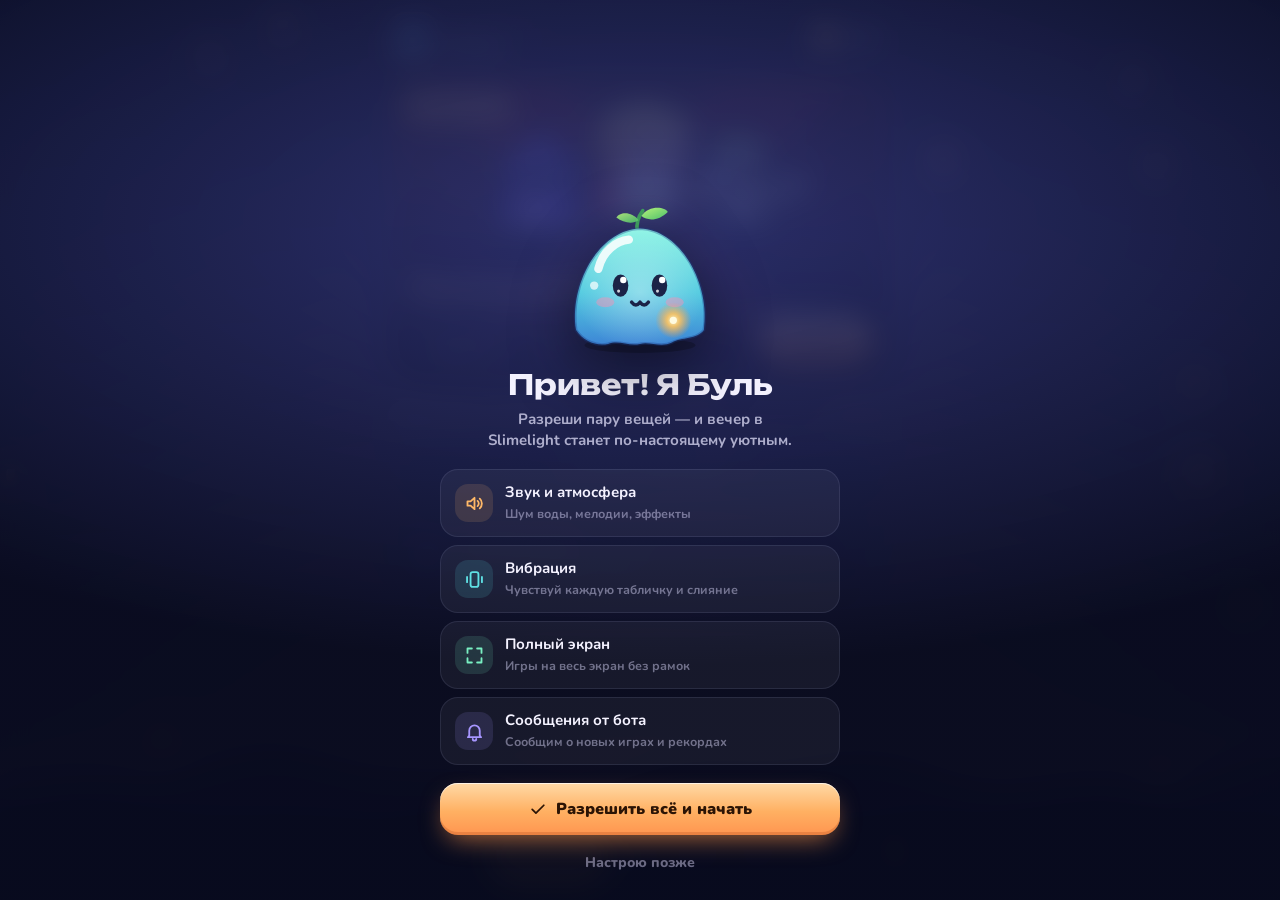
==== index.html @ c750253f "Add files via upload" ====
<!DOCTYPE html>
<html lang="ru">
<head>
  <meta charset="UTF-8" />
  <meta name="viewport" content="width=device-width, initial-scale=1, maximum-scale=1, user-scalable=no, viewport-fit=cover" />
  <meta name="theme-color" content="#0b1026" />
  <meta name="format-detection" content="telephone=no" />
  <title>Slimelight — игровой вечер</title>
  <link rel="preconnect" href="https://fonts.googleapis.com" />
  <link rel="preconnect" href="https://fonts.gstatic.com" crossorigin />
  <link href="https://fonts.googleapis.com/css2?family=Nunito:wght@600;700;800;900&family=Unbounded:wght@500;600;700;800&family=Pixelify+Sans:wght@500;700&display=swap" rel="stylesheet" />
  <link rel="stylesheet" href="styles.css" />
  <script src="https://telegram.org/js/telegram-web-app.js?57"></script>
</head>
<body>
  <div id="app">
    <canvas id="bg" aria-hidden="true"></canvas>
    <main id="screens"></main>
    <nav id="tabbar"></nav>
    <canvas id="fx" aria-hidden="true"></canvas>
    <div id="layer"></div>
    <div id="toasts"></div>
  </div>
  <div id="boot">
    <div class="boot-glow"></div>
    <div class="boot-word">Slimelight</div>
  </div>
  <script src="app.js"></script>
</body>
</html>
---- styles.css ----
/* ==========================================================
   SLIMELIGHT — design system
   Вечерняя палитра: глубокий индиго + тёплый свет фонарей
   ========================================================== */
:root {
  --bg0: #0a0f24;
  --bg1: #121a3a;
  --bg2: #1b2552;
  --line: rgba(196, 206, 255, 0.10);
  --line2: rgba(196, 206, 255, 0.18);
  --glass: rgba(28, 36, 82, 0.52);
  --glass2: rgba(40, 50, 108, 0.55);
  --ink: #f4f2ff;
  --ink2: rgba(232, 230, 255, 0.72);
  --ink3: rgba(214, 212, 245, 0.48);

  --amber: #ffb867;
  --amber2: #ff8f4e;
  --teal: #5fe0e4;
  --mint: #79efc2;
  --sky: #73c6ff;
  --violet: #a796ff;
  --pink: #ff8fb6;
  --coral: #ff7a7f;
  --lemon: #ffe17c;

  --r-s: 12px;
  --r-m: 18px;
  --r-l: 26px;
  --r-xl: 32px;

  --f-display: "Unbounded", "Nunito", system-ui, -apple-system, "Segoe UI", Roboto, sans-serif;
  --f-body: "Nunito", system-ui, -apple-system, "Segoe UI", Roboto, sans-serif;

  --ease-out: cubic-bezier(.22, 1, .36, 1);
  --ease-spring: cubic-bezier(.34, 1.56, .64, 1);
  --ease-in: cubic-bezier(.55, 0, .75, .2);

  --sa-top: max(env(safe-area-inset-top, 0px), calc(var(--tg-safe-area-inset-top, 0px) + var(--tg-content-safe-area-inset-top, 0px)));
  --sa-bot: max(env(safe-area-inset-bottom, 0px), var(--tg-safe-area-inset-bottom, 0px));
  --tabbar-h: 74px;
}

* { box-sizing: border-box; -webkit-tap-highlight-color: transparent; }
html, body {
  margin: 0; height: 100%; overflow: hidden;
  background: var(--bg0); color: var(--ink);
  font-family: var(--f-body); font-weight: 700;
  -webkit-font-smoothing: antialiased; -moz-osx-font-smoothing: grayscale;
  -webkit-user-select: none; user-select: none; -webkit-touch-callout: none;
  overscroll-behavior: none;
}
button { font: inherit; color: inherit; border: 0; background: none; padding: 0; cursor: pointer; }
svg { display: block; }

#app { position: fixed; inset: 0; overflow: hidden; overflow: clip; }
#bg { position: absolute; inset: 0; width: 100%; height: 100%; }
#fx { position: absolute; inset: 0; width: 100%; height: 100%; pointer-events: none; z-index: 60; }
#layer { position: absolute; inset: 0; pointer-events: none; z-index: 70; }
#layer > * { pointer-events: auto; }
#toasts { position: absolute; left: 0; right: 0; top: calc(var(--sa-top) + 10px); z-index: 90; display: flex; flex-direction: column; align-items: center; gap: 8px; pointer-events: none; }

/* ---------- boot ---------- */
#boot {
  position: fixed; inset: 0; z-index: 100; display: grid; place-items: center;
  background: radial-gradient(120% 80% at 50% 60%, #1a2150 0%, var(--bg0) 70%);
  transition: opacity .6s var(--ease-out), visibility .6s;
}
#boot.gone { opacity: 0; visibility: hidden; }
.boot-glow { position: absolute; width: 180px; height: 180px; border-radius: 50%; background: radial-gradient(circle, rgba(255,184,103,.55), rgba(255,143,78,0) 70%); filter: blur(6px); animation: bootPulse 1.6s ease-in-out infinite; }
.boot-word { position: relative; font-family: var(--f-display); font-weight: 700; font-size: 26px; letter-spacing: .02em; color: #fff3df; text-shadow: 0 0 24px rgba(255,184,103,.6); }
@keyframes bootPulse { 50% { transform: scale(1.18); opacity: .7; } }

/* ---------- screens ---------- */
#screens { position: absolute; inset: 0; z-index: 2; overflow: hidden; overflow: clip; }
.screen {
  position: absolute; inset: 0; overflow-y: auto; overflow-x: hidden;
  padding: calc(var(--sa-top) + 14px) 18px calc(var(--tabbar-h) + var(--sa-bot) + 26px);
  opacity: 0; visibility: hidden; transform: translateY(14px) scale(.985);
  transition: opacity .38s var(--ease-out), transform .5s var(--ease-out), visibility .38s;
  -webkit-overflow-scrolling: touch; scrollbar-width: none;
}
.screen::-webkit-scrollbar { display: none; }
.screen.on { opacity: 1; visibility: visible; transform: none; }
.screen.game { padding: 0; overflow: hidden; z-index: 5; background: var(--bg0); }
.screen.left { transform: translateX(-24px); }
.screen.right { transform: translateX(24px); }

/* ---------- tabbar ---------- */
#tabbar {
  position: absolute; z-index: 20; left: 50%; bottom: calc(var(--sa-bot) + 12px);
  transform: translateX(-50%); display: flex; gap: 4px; padding: 6px;
  border-radius: 999px; background: rgba(18, 24, 58, .72);
  border: 1px solid var(--line2);
  box-shadow: 0 18px 40px -12px rgba(0,0,0,.6), inset 0 1px 0 rgba(255,255,255,.06);
  backdrop-filter: blur(18px) saturate(1.3); -webkit-backdrop-filter: blur(18px) saturate(1.3);
  transition: transform .45s var(--ease-out), opacity .3s;
}
#tabbar.hide { transform: translate(-50%, 140%); opacity: 0; pointer-events: none; }
.tab {
  position: relative; display: flex; align-items: center; gap: 8px; height: 50px; padding: 0 20px;
  border-radius: 999px; color: var(--ink3); font-weight: 800; font-size: 15px;
  transition: color .3s, background .3s;
}
.tab svg { width: 22px; height: 22px; transition: transform .4s var(--ease-spring); }
.tab.on { color: #2a1606; background: linear-gradient(180deg, #ffd29a, #ffab5e); box-shadow: 0 6px 22px -4px rgba(255,160,80,.65), inset 0 1px 0 rgba(255,255,255,.55); }
.tab.on svg { transform: scale(1.08) rotate(-4deg); }
.tab:active { transform: scale(.96); }

/* ---------- common bits ---------- */
.h1 { font-family: var(--f-display); font-weight: 700; font-size: 26px; line-height: 1.12; letter-spacing: -.01em; margin: 0; }
.h2 { font-family: var(--f-display); font-weight: 600; font-size: 17px; letter-spacing: 0; margin: 0; }
.muted { color: var(--ink2); font-weight: 700; }
.dim { color: var(--ink3); }
.row { display: flex; align-items: center; gap: 10px; }
.sp { flex: 1; }

.glass {
  background: linear-gradient(180deg, rgba(44, 54, 116, .55), rgba(24, 31, 74, .55));
  border: 1px solid var(--line);
  border-radius: var(--r-l);
  box-shadow: inset 0 1px 0 rgba(255,255,255,.06), 0 20px 40px -24px rgba(0,0,0,.7);
  backdrop-filter: blur(14px); -webkit-backdrop-filter: blur(14px);
}

.btn {
  position: relative; display: inline-flex; align-items: center; justify-content: center; gap: 8px;
  height: 52px; padding: 0 22px; border-radius: 18px; font-weight: 900; font-size: 16px;
  color: #2b1405; background: linear-gradient(180deg, #ffd9a6 0%, #ffb062 55%, #ff9550 100%);
  box-shadow: 0 10px 26px -8px rgba(255,150,70,.7), inset 0 1px 0 rgba(255,255,255,.7), inset 0 -3px 0 rgba(170,70,20,.25);
  transition: transform .18s var(--ease-out), filter .2s;
}
.btn:active { transform: translateY(1px) scale(.97); filter: brightness(.96); }
.btn.ghost { color: var(--ink); background: rgba(255,255,255,.07); box-shadow: inset 0 0 0 1px var(--line2); }
.btn.teal { color: #062a2b; background: linear-gradient(180deg, #a9f6f0, #5fe0e4 60%, #3cc6d6); box-shadow: 0 10px 26px -8px rgba(80,220,230,.6), inset 0 1px 0 rgba(255,255,255,.7), inset 0 -3px 0 rgba(10,100,110,.25); }
.btn.wide { width: 100%; }
.btn svg { width: 20px; height: 20px; }

.icon-btn {
  width: 44px; height: 44px; border-radius: 15px; display: grid; place-items: center;
  background: rgba(18, 24, 58, .55); border: 1px solid var(--line2); color: var(--ink);
  backdrop-filter: blur(12px); -webkit-backdrop-filter: blur(12px);
  transition: transform .18s var(--ease-out), background .2s;
}
.icon-btn svg { width: 22px; height: 22px; }
.icon-btn:active { transform: scale(.92); background: rgba(40, 50, 100, .7); }

.chip { display: inline-flex; align-items: center; gap: 6px; height: 28px; padding: 0 11px; border-radius: 999px; font-size: 13px; font-weight: 800; background: rgba(255,255,255,.08); color: var(--ink2); }
.chip svg { width: 14px; height: 14px; }

/* ---------- odometer ---------- */
.odo { display: inline-flex; font-family: var(--f-display); font-weight: 700; font-variant-numeric: tabular-nums; line-height: 1; height: 1em; overflow: hidden; position: relative; transition: transform .25s var(--ease-spring), text-shadow .3s; }
.odo-col { display: block; width: .74em; height: 1em; overflow: hidden; text-align: center; position: relative; }
.odo-col.sep { width: .26em; }
.odo-strip { display: flex; flex-direction: column; will-change: transform; }
.odo-strip span { height: 1em; display: block; }
.odo.bump { transform: scale(1.16); text-shadow: 0 0 18px rgba(255, 220, 150, .9); }
.odo-col.new { animation: odoIn .4s var(--ease-spring); }
@keyframes odoIn { from { width: 0; opacity: 0; } }

/* ---------- toast ---------- */
.toast {
  display: flex; align-items: center; gap: 10px; max-width: 88vw;
  padding: 10px 16px 10px 10px; border-radius: 18px; font-weight: 800; font-size: 14px;
  background: rgba(22, 28, 66, .92); border: 1px solid var(--line2);
  box-shadow: 0 16px 34px -12px rgba(0,0,0,.7);
  backdrop-filter: blur(16px); -webkit-backdrop-filter: blur(16px);
  animation: toastIn .55s var(--ease-spring) both;
}
.toast.out { animation: toastOut .35s var(--ease-in) both; }
.toast .t-ic { width: 34px; height: 34px; flex: none; border-radius: 12px; display: grid; place-items: center; background: linear-gradient(180deg, #ffd29a, #ff9f57); color: #3b1a05; }
.toast .t-ic svg { width: 20px; height: 20px; }
.toast small { display: block; font-size: 12px; color: var(--ink3); font-weight: 700; }
@keyframes toastIn { from { opacity: 0; transform: translateY(-20px) scale(.9); } }
@keyframes toastOut { to { opacity: 0; transform: translateY(-14px) scale(.95); } }

/* ---------- modal ---------- */
.veil { position: absolute; inset: 0; z-index: 80; display: flex; align-items: flex-end; justify-content: center; padding: 16px 14px calc(var(--sa-bot) + 16px); background: rgba(5, 8, 22, .55); backdrop-filter: blur(6px); -webkit-backdrop-filter: blur(6px); animation: fadeIn .35s var(--ease-out) both; }
.veil.center { align-items: center; }
.veil.out { animation: fadeOut .3s ease both; }
.veil.out .sheet { animation: sheetOut .3s var(--ease-in) both; }
.sheet {
  position: relative; width: 100%; max-width: 440px; padding: 22px 20px 20px; border-radius: 30px;
  background: linear-gradient(180deg, #232d66 0%, #161d48 100%);
  border: 1px solid var(--line2);
  box-shadow: 0 30px 80px -20px rgba(0,0,0,.8), inset 0 1px 0 rgba(255,255,255,.08);
  animation: sheetIn .6s var(--ease-spring) both;
}
@keyframes fadeIn { from { opacity: 0; } }
@keyframes fadeOut { to { opacity: 0; } }
@keyframes sheetIn { from { opacity: 0; transform: translateY(60px) scale(.94); } }
@keyframes sheetOut { to { opacity: 0; transform: translateY(40px) scale(.96); } }

/* result sheet */
.res-hero { display: flex; flex-direction: column; align-items: center; text-align: center; margin-top: -64px; }
.res-hero .mascot { width: 116px; height: 104px; filter: drop-shadow(0 14px 22px rgba(0,0,0,.45)); animation: bob 2.6s ease-in-out infinite; }
.res-title { font-family: var(--f-display); font-weight: 700; font-size: 25px; margin: 8px 0 2px; }
.res-sub { color: var(--ink2); font-size: 14px; }
.res-score { font-family: var(--f-display); font-size: 46px; font-weight: 700; margin: 14px 0 4px; color: #fff4dc; text-shadow: 0 0 28px rgba(255,190,110,.55); }
.res-record { display: inline-flex; align-items: center; gap: 6px; height: 28px; padding: 0 12px; border-radius: 999px; font-size: 13px; font-weight: 900; color: #3a1c05; background: linear-gradient(180deg, #ffe7a6, #ffbf5c); animation: pop .6s .3s var(--ease-spring) both; }
.res-lines { margin: 16px 0 18px; display: grid; gap: 8px; }
.res-line { display: flex; align-items: center; justify-content: space-between; padding: 11px 14px; border-radius: 16px; background: rgba(255,255,255,.05); font-size: 14px; color: var(--ink2); }
.res-line b { color: var(--ink); font-family: var(--f-display); font-weight: 600; font-size: 14px; }
.res-btns { display: grid; grid-template-columns: 1fr 1.4fr; gap: 10px; }
@keyframes pop { from { opacity: 0; transform: scale(.4); } }
@keyframes bob { 50% { transform: translateY(-6px); } }

/* ---------- welcome ---------- */
.welcome { position: absolute; inset: 0; z-index: 85; display: flex; flex-direction: column; align-items: center; justify-content: flex-end; padding: calc(var(--sa-top) + 20px) 22px calc(var(--sa-bot) + 22px); background: radial-gradient(120% 70% at 50% 25%, rgba(46,52,120,.88), rgba(8,11,30,.97) 70%); backdrop-filter: blur(14px); -webkit-backdrop-filter: blur(14px); animation: fadeIn .5s both; overflow-y: auto; }
.welcome.out { animation: fadeOut .45s both; }
.welcome .mascot { width: 168px; height: 150px; margin-bottom: 10px; animation: bob 3s ease-in-out infinite; filter: drop-shadow(0 20px 30px rgba(0,0,0,.5)); }
.welcome h1 { font-family: var(--f-display); font-weight: 700; font-size: 28px; text-align: center; margin: 4px 0 8px; line-height: 1.15; }
.welcome p { margin: 0 0 18px; color: var(--ink2); text-align: center; font-size: 15px; max-width: 320px; line-height: 1.4; }
.perm-list { width: 100%; max-width: 400px; display: grid; gap: 8px; margin-bottom: 18px; }
.perm { display: flex; align-items: center; gap: 12px; padding: 12px 14px; border-radius: 18px; background: rgba(255,255,255,.05); border: 1px solid var(--line); animation: sheetIn .6s var(--ease-spring) both; }
.perm .p-ic { width: 38px; height: 38px; border-radius: 13px; display: grid; place-items: center; flex: none; }
.perm .p-ic svg { width: 21px; height: 21px; }
.perm b { display: block; font-size: 15px; }
.perm small { color: var(--ink3); font-size: 12.5px; font-weight: 700; }
.welcome .btn { width: 100%; max-width: 400px; }
.welcome .later { margin-top: 12px; color: var(--ink3); font-size: 14px; font-weight: 800; padding: 6px 12px; }

/* ==========================================================
   HOME
   ========================================================== */
.home-top { display: flex; align-items: center; gap: 12px; margin-bottom: 18px; }
.avatar { position: relative; width: 46px; height: 46px; border-radius: 16px; overflow: hidden; flex: none; background: linear-gradient(160deg, #3b4aa0, #232c66); display: grid; place-items: center; box-shadow: 0 0 0 2px rgba(255,190,110,.55), 0 8px 20px -6px rgba(255,160,80,.5); }
.avatar img { width: 100%; height: 100%; object-fit: cover; }
.avatar .mascot { width: 90%; height: 90%; margin-top: 12%; }
.avatar .ini { font-family: var(--f-display); font-weight: 700; font-size: 18px; }
.hello small { display: block; color: var(--ink3); font-size: 13px; }
.hello b { display: block; font-family: var(--f-display); font-weight: 600; font-size: 17px; max-width: 52vw; white-space: nowrap; overflow: hidden; text-overflow: ellipsis; }
.lvl-pill { display: flex; align-items: center; gap: 7px; height: 38px; padding: 0 12px 0 6px; border-radius: 999px; background: rgba(255,255,255,.07); border: 1px solid var(--line); font-size: 14px; font-weight: 900; }
.lvl-pill i { width: 28px; height: 28px; border-radius: 50%; display: grid; place-items: center; font-style: normal; font-family: var(--f-display); font-size: 12px; color: #3a1c05; background: linear-gradient(180deg, #ffe2a8, #ffae5e); }

.hero { position: relative; display: flex; align-items: flex-end; justify-content: space-between; margin: 4px 0 18px; min-height: 104px; }
.hero .h1 { max-width: 64%; }
.hero .h1 em { font-style: normal; background: linear-gradient(90deg, #ffd59c, #ff9a63); -webkit-background-clip: text; background-clip: text; color: transparent; }
.hero .hero-sub { margin-top: 8px; font-size: 14px; }
.hero-mascot { position: absolute; right: -6px; bottom: -8px; width: 128px; height: 124px; }
.hero-mascot .mascot { width: 100%; height: 100%; animation: bob 3.2s ease-in-out infinite; filter: drop-shadow(0 16px 20px rgba(0,0,0,.45)); }

.games { display: grid; grid-template-columns: 1fr 1fr; gap: 12px; }
.gcard {
  position: relative; height: 218px; border-radius: 28px; overflow: hidden; text-align: left;
  padding: 14px; display: flex; flex-direction: column; justify-content: flex-end;
  border: 1px solid rgba(255,255,255,.12);
  box-shadow: 0 22px 40px -22px rgba(0,0,0,.9), inset 0 1px 0 rgba(255,255,255,.14);
  transition: transform .3s var(--ease-out), box-shadow .3s;
  animation: cardIn .7s var(--ease-spring) both;
  isolation: isolate;
}
.gcard:nth-child(2) { animation-delay: .06s; } .gcard:nth-child(3) { animation-delay: .12s; } .gcard:nth-child(4) { animation-delay: .18s; }
@keyframes cardIn { from { opacity: 0; transform: translateY(26px) scale(.94); } }
.gcard:active { transform: scale(.965); }
.gcard .art { position: absolute; inset: 0; z-index: -1; }
.gcard .art svg { width: 100%; height: 100%; }
.gcard .shade { position: absolute; left: 0; right: 0; bottom: 0; height: 58%; z-index: -1; }
.gcard h3 { margin: 0; font-family: var(--f-display); font-weight: 700; font-size: 18px; letter-spacing: -.01em; text-shadow: 0 2px 10px rgba(0,0,0,.35); }
.gcard p { margin: 3px 0 9px; font-size: 12.5px; color: rgba(255,255,255,.78); }
.gcard .best { align-self: flex-start; display: inline-flex; align-items: center; gap: 5px; height: 25px; padding: 0 9px; border-radius: 999px; font-size: 12px; font-weight: 900; background: rgba(0,0,0,.28); color: #fff; backdrop-filter: blur(6px); -webkit-backdrop-filter: blur(6px); }
.gcard .best svg { width: 13px; height: 13px; }
.gc-mines { background: linear-gradient(165deg, #1f4a7a 0%, #142a57 55%, #0e1b40 100%); }
.gc-mines .shade { background: linear-gradient(180deg, transparent, rgba(8, 16, 42, .85)); }
.gc-2048 { background: linear-gradient(165deg, #ffb59a 0%, #f07a8e 50%, #b44e8c 100%); }
.gc-2048 .shade { background: linear-gradient(180deg, transparent, rgba(110, 30, 80, .75)); }
.gc-snake { background: linear-gradient(165deg, #3fc79a 0%, #1e8a7c 50%, #134f5f 100%); }
.gc-snake .shade { background: linear-gradient(180deg, transparent, rgba(8, 50, 58, .82)); }
.gc-blocks { background: linear-gradient(165deg, #8f7bff 0%, #5b55d6 50%, #33308f 100%); }
.gc-blocks .shade { background: linear-gradient(180deg, transparent, rgba(30, 24, 90, .8)); }

.unlock-card { margin-top: 14px; padding: 14px 16px; display: flex; align-items: center; gap: 14px; animation: cardIn .7s .24s var(--ease-spring) both; }
.unlock-card .u-ic { width: 52px; height: 52px; border-radius: 17px; flex: none; display: grid; place-items: center; background: linear-gradient(160deg, #ffe0a3, #ff9d5c); color: #4a2307; box-shadow: 0 10px 22px -8px rgba(255,150,70,.7); }
.unlock-card .u-ic svg { width: 26px; height: 26px; }
.unlock-card b { display: block; font-size: 15px; }
.unlock-card small { display: block; color: var(--ink3); font-size: 12.5px; margin: 2px 0 8px; }
.pbar { position: relative; height: 8px; border-radius: 99px; background: rgba(255,255,255,.08); overflow: hidden; }
.pbar i { position: absolute; left: 0; top: 0; bottom: 0; border-radius: 99px; background: linear-gradient(90deg, #ffcf8a, #ff9254); box-shadow: 0 0 12px rgba(255,160,80,.7); transition: width 1s var(--ease-out); }

/* ==========================================================
   PROFILE
   ========================================================== */
.pf-card { position: relative; padding: 22px 18px 18px; text-align: center; overflow: hidden; }
.pf-card::before { content: ""; position: absolute; left: 50%; top: -60px; width: 260px; height: 200px; transform: translateX(-50%); background: radial-gradient(closest-side, rgba(255,180,100,.35), transparent); pointer-events: none; }
.pf-ava { position: relative; width: 96px; height: 96px; margin: 0 auto 12px; }
.pf-ava .avatar { width: 96px; height: 96px; border-radius: 32px; }
.pf-ava .avatar .ini { font-size: 34px; }
.pf-ava .ring { position: absolute; inset: -7px; border-radius: 38px; border: 2px dashed rgba(255,200,130,.35); animation: spin 22s linear infinite; }
@keyframes spin { to { transform: rotate(360deg); } }
.pf-lvl { position: absolute; right: -8px; bottom: -6px; min-width: 36px; height: 36px; padding: 0 6px; border-radius: 13px; display: grid; place-items: center; font-family: var(--f-display); font-size: 14px; font-weight: 700; color: #3a1c05; background: linear-gradient(180deg, #ffe2a8, #ffa95a); box-shadow: 0 6px 14px -4px rgba(255,150,70,.8), 0 0 0 3px #1c2456; }
.pf-name { font-family: var(--f-display); font-weight: 700; font-size: 21px; margin: 0; }
.pf-user { color: var(--ink3); font-size: 14px; margin-top: 2px; }
.pf-xp { margin-top: 16px; text-align: left; }
.pf-xp .row { justify-content: space-between; font-size: 13px; color: var(--ink2); margin-bottom: 7px; }
.pf-xp .pbar { height: 10px; }
.pf-xp .pbar i { background: linear-gradient(90deg, #7fe8ff, #a796ff, #ff8fb6); box-shadow: 0 0 14px rgba(160,150,255,.7); }

.sec-title { display: flex; align-items: center; justify-content: space-between; margin: 24px 2px 12px; }
.sec-title .h2 { font-size: 16px; }
.sec-title span { color: var(--ink3); font-size: 13px; }

.tiles-progress { padding: 16px; }
.tiles-progress .dots { display: grid; grid-template-columns: repeat(10, 1fr); gap: 6px; margin-top: 12px; }
.tiles-progress .dots i { aspect-ratio: 1; border-radius: 9px; background: rgba(255,255,255,.07); border: 1px solid var(--line); display: grid; place-items: center; font-style: normal; }
.tiles-progress .dots i.on { background: linear-gradient(160deg, #ffe7a0, #ffb04d); border-color: transparent; box-shadow: 0 0 14px -2px rgba(255,180,80,.8); animation: pop .5s var(--ease-spring) both; }
.tiles-progress .dots i.on::after { content: ""; width: 34%; height: 34%; border-radius: 50%; background: rgba(255,255,255,.85); }

.stats { display: grid; grid-template-columns: 1fr 1fr; gap: 10px; }
.stat { padding: 14px; border-radius: 22px; position: relative; overflow: hidden; }
.stat .s-ic { width: 36px; height: 36px; border-radius: 12px; display: grid; place-items: center; margin-bottom: 10px; }
.stat .s-ic svg { width: 20px; height: 20px; }
.stat b { display: block; font-family: var(--f-display); font-weight: 700; font-size: 20px; }
.stat small { display: block; color: var(--ink3); font-size: 12.5px; margin-top: 2px; }

.ach { display: grid; grid-template-columns: repeat(3, 1fr); gap: 10px; }
.badge { padding: 12px 8px 10px; border-radius: 20px; text-align: center; background: linear-gradient(180deg, rgba(38,46,104,.78), rgba(24,30,74,.78)); border: 1px solid var(--line); }
.badge .b-ic { width: 48px; height: 48px; margin: 0 auto 8px; border-radius: 16px; display: grid; place-items: center; background: rgba(255,255,255,.06); color: var(--ink3); }
.badge .b-ic svg { width: 26px; height: 26px; }
.badge b { display: block; font-size: 12px; line-height: 1.2; }
.badge small { display: block; font-size: 10.5px; color: var(--ink3); margin-top: 3px; line-height: 1.25; }
.badge.lock { opacity: .55; }
.badge.lock b { color: var(--ink2); }
.badge.on .b-ic { color: #3a1c05; background: linear-gradient(160deg, #ffe7a6, #ffa95a); box-shadow: 0 8px 18px -6px rgba(255,160,80,.75); }

.settings { padding: 6px; }
.set-row { display: flex; align-items: center; gap: 12px; padding: 12px 10px; border-radius: 18px; width: 100%; text-align: left; }
.set-row + .set-row { border-top: 1px solid var(--line); border-radius: 0 0 18px 18px; }
.set-row .s-ic { width: 38px; height: 38px; border-radius: 13px; display: grid; place-items: center; flex: none; }
.set-row .s-ic svg { width: 20px; height: 20px; }
.set-row b { display: block; font-size: 15px; }
.set-row small { display: block; color: var(--ink3); font-size: 12.5px; }
.switch { position: relative; width: 52px; height: 31px; border-radius: 99px; background: rgba(255,255,255,.12); flex: none; transition: background .3s; }
.switch::after { content: ""; position: absolute; top: 3px; left: 3px; width: 25px; height: 25px; border-radius: 50%; background: #fff; box-shadow: 0 3px 8px rgba(0,0,0,.35); transition: transform .4s var(--ease-spring); }
.switch.on { background: linear-gradient(90deg, #5fe0e4, #79efc2); }
.switch.on::after { transform: translateX(21px); }
.danger { color: #ff9a9a; }
.foot-note { text-align: center; color: var(--ink3); font-size: 12px; margin-top: 22px; }

/* ==========================================================
   GAME COMMON
   ========================================================== */
.g-root { position: absolute; inset: 0; display: flex; flex-direction: column; overflow: hidden; overflow: clip; }
.g-hud { position: relative; z-index: 6; display: flex; align-items: center; gap: 10px; padding: calc(var(--sa-top) + 10px) 14px 8px; }
.g-title { font-family: var(--f-display); font-weight: 700; font-size: 17px; }
.g-score { display: flex; flex-direction: column; align-items: flex-end; min-width: 92px; padding: 6px 14px; border-radius: 16px; background: rgba(12, 18, 48, .55); border: 1px solid var(--line2); backdrop-filter: blur(12px); -webkit-backdrop-filter: blur(12px); }
.g-score small { font-size: 10.5px; color: var(--ink3); letter-spacing: .08em; text-transform: uppercase; font-weight: 900; }
.g-score .odo { font-size: 21px; color: #fff4dc; }
.g-best { display: flex; flex-direction: column; align-items: flex-end; padding: 6px 12px; border-radius: 16px; background: rgba(255,255,255,.05); }
.g-best small { font-size: 10.5px; color: var(--ink3); letter-spacing: .08em; text-transform: uppercase; font-weight: 900; }
.g-best b { font-family: var(--f-display); font-weight: 600; font-size: 15px; color: var(--ink2); }

.lobby { position: absolute; inset: 0; z-index: 10; display: flex; flex-direction: column; justify-content: flex-end; padding: calc(var(--sa-top) + 70px) 16px calc(var(--sa-bot) + 18px); background: linear-gradient(180deg, rgba(6,10,28,0) 0%, rgba(6,10,28,.55) 45%, rgba(6,10,28,.88) 100%); transition: opacity .45s var(--ease-out), visibility .45s; }
.lobby.gone { opacity: 0; visibility: hidden; }
.lobby.gone .l-card { transform: translateY(30px); }
.lobby h2 { font-family: var(--f-display); font-weight: 700; font-size: 27px; margin: 0 0 4px; }
.lobby > p { margin: 0 0 16px; color: var(--ink2); font-size: 14px; }
.l-list { display: grid; gap: 10px; }
.l-card { position: relative; display: flex; align-items: center; gap: 14px; padding: 14px; border-radius: 24px; text-align: left; overflow: hidden; background: linear-gradient(180deg, rgba(40, 52, 112, .72), rgba(22, 30, 74, .72)); border: 1px solid var(--line2); box-shadow: inset 0 1px 0 rgba(255,255,255,.07); backdrop-filter: blur(14px); -webkit-backdrop-filter: blur(14px); transition: transform .5s var(--ease-out); animation: sheetIn .6s var(--ease-spring) both; }
.l-card:nth-child(2) { animation-delay: .07s; } .l-card:nth-child(3) { animation-delay: .14s; }
.l-card:active { transform: scale(.97); }
.l-card .l-ic { width: 56px; height: 56px; border-radius: 18px; flex: none; display: grid; place-items: center; font-family: var(--f-display); font-weight: 700; font-size: 15px; }
.l-card b { display: block; font-size: 16.5px; font-weight: 900; }
.l-card small { display: block; color: var(--ink2); font-size: 12.5px; margin-top: 2px; }
.l-card .l-best { text-align: right; }
.l-card .l-best small { color: var(--ink3); font-size: 11px; }
.l-card .l-best b { font-family: var(--f-display); font-size: 14px; font-weight: 600; }
.l-card.locked { opacity: .75; }
.l-card.locked .l-ic { background: rgba(255,255,255,.07) !important; color: var(--ink3) !important; }

.float-pts { position: absolute; z-index: 75; pointer-events: none; font-family: var(--f-display); font-weight: 700; font-size: 16px; color: #fff1c9; text-shadow: 0 0 10px rgba(255,190,90,.9), 0 2px 0 rgba(90,40,0,.4); animation: floatUp 1s var(--ease-out) forwards; white-space: nowrap; }
@keyframes floatUp { 0% { opacity: 0; transform: translate(-50%, 0) scale(.6); } 18% { opacity: 1; transform: translate(-50%, -14px) scale(1.12); } 100% { opacity: 0; transform: translate(-50%, -54px) scale(1); } }
.shake { animation: shake .5s cubic-bezier(.36,.07,.19,.97) both; }
@keyframes shake { 10%, 90% { transform: translate3d(-2px, 1px, 0); } 20%, 80% { transform: translate3d(4px, -2px, 0); } 30%, 50%, 70% { transform: translate3d(-6px, 2px, 0); } 40%, 60% { transform: translate3d(6px, -1px, 0); } }

.combo-pop { position: absolute; z-index: 30; left: 50%; pointer-events: none; font-family: var(--f-display); font-weight: 800; font-size: 30px; white-space: nowrap; color: #fff; text-shadow: 0 0 20px rgba(255,170,90,.9), 0 3px 0 rgba(120,40,10,.45); animation: comboPop 1.2s var(--ease-out) forwards; }
.combo-pop small { display: block; text-align: center; font-size: 15px; color: #ffe2b0; }
@keyframes comboPop { 0% { opacity: 0; transform: translate(-50%, 10px) scale(.4) rotate(-6deg); } 20% { opacity: 1; transform: translate(-50%, 0) scale(1.15) rotate(2deg); } 35% { transform: translate(-50%, 0) scale(1) rotate(0); } 80% { opacity: 1; } 100% { opacity: 0; transform: translate(-50%, -40px) scale(.95); } }

/* ==========================================================
   MINESWEEPER
   ========================================================== */
.mn .g-hud { z-index: 12; }
.mn .g-hud > * { transition: opacity .35s; }
.mn.in-lobby .g-hud > :not([data-a=back]) { opacity: 0; pointer-events: none; }
.mn-scene { position: absolute; inset: 0; width: 100%; height: 100%; z-index: 0; }
.mn-hearts { display: flex; gap: 3px; }
.heart { width: 26px; height: 24px; position: relative; }
.heart svg { width: 100%; height: 100%; position: absolute; inset: 0; }
.heart .h-full { transition: opacity .3s; filter: drop-shadow(0 0 6px rgba(255,110,140,.65)); }
.heart.lost .h-full { animation: heartBreak .9s var(--ease-in) forwards; }
.heart.in .h-full { animation: pop .5s var(--ease-spring) both; }
@keyframes heartBreak { 0% { transform: scale(1); } 15% { transform: scale(1.35); } 30% { transform: scale(1.2) rotate(-8deg); opacity: 1; } 100% { transform: translateY(26px) rotate(30deg) scale(.6); opacity: 0; } }
.mn-meta { display: flex; gap: 6px; margin-top: 4px; }
.mn-meta .chip { height: 26px; background: rgba(10,16,44,.55); border: 1px solid var(--line); backdrop-filter: blur(10px); -webkit-backdrop-filter: blur(10px); }
.mn-meta .chip svg { width: 15px; height: 15px; }

.mn-viewport { position: relative; z-index: 2; flex: 1; overflow: auto; display: flex; scrollbar-width: none; -webkit-overflow-scrolling: touch; padding: 10px 10px; }
.mn-viewport::-webkit-scrollbar { display: none; }
.mn-board {
  --cs: 32px; margin: auto; position: relative; display: grid;
  grid-template-columns: repeat(var(--cols), var(--cs)); grid-auto-rows: var(--cs);
  gap: calc(var(--cs) * .07); padding: calc(var(--cs) * .22);
  border-radius: calc(var(--cs) * .5);
  background: linear-gradient(180deg, rgba(12, 26, 58, .55), rgba(8, 18, 44, .66));
  box-shadow: 0 0 0 1px rgba(140, 220, 255, .10), 0 30px 60px -20px rgba(0, 0, 0, .65), inset 0 1px 0 rgba(255,255,255,.06);
  touch-action: manipulation;
}
.mn-board.lock { pointer-events: none; }
.cell {
  position: relative; border-radius: calc(var(--cs) * .26);
  background:
    radial-gradient(120% 90% at 30% 18%, rgba(255,255,255,.16), rgba(255,255,255,0) 55%),
    linear-gradient(180deg, #4a5d93 0%, #36477c 55%, #2b3a69 100%);
  box-shadow: inset 0 -3px 0 rgba(14, 20, 52, .45), inset 0 1px 0 rgba(200, 220, 255, .28), 0 2px 4px rgba(0, 0, 0, .3);
  transition: transform .15s var(--ease-out), filter .2s;
  font-family: var(--f-display); font-weight: 700; font-size: calc(var(--cs) * .52);
  display: grid; place-items: center; line-height: 1;
}
.cell::before { /* мох */
  content: ""; position: absolute; left: 12%; right: 12%; top: 6%; height: 18%; border-radius: 40%;
  background: linear-gradient(180deg, rgba(126, 224, 190, .32), rgba(126, 224, 190, 0)); pointer-events: none;
}
.cell.alt { background:
    radial-gradient(120% 90% at 30% 18%, rgba(255,255,255,.15), rgba(255,255,255,0) 55%),
    linear-gradient(180deg, #46598e 0%, #334476 55%, #293866 100%); }
.cell.press { transform: scale(.9); filter: brightness(1.18); }
.cell.o {
  background: radial-gradient(100% 100% at 50% 30%, rgba(100, 210, 255, .16), rgba(60, 160, 220, .08));
  box-shadow: inset 0 0 0 1px rgba(130, 220, 255, .10), inset 0 6px 12px -6px rgba(0, 10, 30, .5);
}
.cell.o::before { display: none; }
.cell.sink { animation: sink .42s var(--ease-out) both; }
@keyframes sink { 0% { transform: scale(1); filter: brightness(1.4); } 40% { transform: scale(.78); } 100% { transform: scale(1); filter: none; } }
.cell.o::after { content: ""; position: absolute; inset: 0; border-radius: inherit; border: 1.5px solid rgba(170, 235, 255, .7); opacity: 0; pointer-events: none; }
.cell.sink::after { animation: ripple .7s var(--ease-out) both; }
@keyframes ripple { 0% { opacity: .9; transform: scale(.4); } 100% { opacity: 0; transform: scale(1.6); } }
.cell.n1 { color: #8fd8ff; text-shadow: 0 0 10px rgba(110, 200, 255, .65); }
.cell.n2 { color: #85f2bd; text-shadow: 0 0 10px rgba(110, 240, 180, .6); }
.cell.n3 { color: #ffa48f; text-shadow: 0 0 10px rgba(255, 150, 130, .6); }
.cell.n4 { color: #c8a8ff; text-shadow: 0 0 10px rgba(190, 160, 255, .65); }
.cell.n5 { color: #ffcf6e; text-shadow: 0 0 10px rgba(255, 200, 100, .6); }
.cell.n6 { color: #6fe9e2; text-shadow: 0 0 10px rgba(100, 230, 220, .6); }
.cell.n7 { color: #ff96cc; text-shadow: 0 0 10px rgba(255, 140, 200, .6); }
.cell.n8 { color: #eef2ff; text-shadow: 0 0 10px rgba(230, 236, 255, .6); }
.cell .sign { position: absolute; left: 4%; right: 4%; bottom: 6%; top: -14%; pointer-events: none; transform-origin: 50% 100%; animation: signIn .55s var(--ease-spring) both; z-index: 2; }
.cell .sign svg { width: 100%; height: 100%; filter: drop-shadow(0 2px 2px rgba(0,0,0,.45)); }
.cell .sign.out { animation: signOut .28s var(--ease-in) forwards; }
.cell .sign.crumble { animation: crumble .7s var(--ease-in) forwards; }
.cell .sign.fade { animation: signFade .35s ease forwards; }
@keyframes signIn { 0% { transform: translateY(-40%) scale(.3) rotate(-14deg); opacity: 0; } 55% { transform: translateY(0) scale(1.12, .9) rotate(6deg); opacity: 1; } 75% { transform: scale(.96, 1.04) rotate(-3deg); } 100% { transform: none; } }
@keyframes signOut { to { transform: translateY(-30%) scale(.4) rotate(12deg); opacity: 0; } }
@keyframes signFade { to { opacity: 0; transform: scale(.6); } }
@keyframes crumble { 0% { transform: rotate(0); } 25% { transform: rotate(-10deg); } 100% { transform: translateY(40%) rotate(30deg) scale(.6); opacity: 0; } }
.cell .xmark { position: absolute; inset: 14%; pointer-events: none; animation: pop .4s var(--ease-spring) both; }
.cell .mine { position: absolute; inset: 8%; pointer-events: none; animation: mineIn .5s var(--ease-spring) both; }
.cell .mine svg { width: 100%; height: 100%; }
@keyframes mineIn { from { transform: scale(0) rotate(-40deg); opacity: 0; } }
.cell.boom { background: radial-gradient(circle at 50% 50%, rgba(255, 120, 90, .55), rgba(255, 80, 80, .12) 70%); box-shadow: 0 0 18px rgba(255, 110, 80, .65), inset 0 0 0 1px rgba(255, 160, 130, .5); }
.cell.boom .mine { animation: mineBoom .6s var(--ease-spring) both; }
@keyframes mineBoom { 0% { transform: scale(1.8); filter: brightness(3); } 100% { transform: scale(1); } }
.cell.hint { animation: hintPulse .9s ease 2; }
@keyframes hintPulse { 50% { filter: brightness(1.6); transform: scale(.94); } }

.mn-tools { position: relative; z-index: 6; display: flex; align-items: center; gap: 10px; padding: 8px 14px calc(var(--sa-bot) + 14px); }
.seg { position: relative; flex: 1; display: grid; grid-template-columns: 1fr 1fr; height: 56px; padding: 5px; border-radius: 20px; background: rgba(10, 16, 44, .62); border: 1px solid var(--line2); backdrop-filter: blur(14px); -webkit-backdrop-filter: blur(14px); }
.seg .knob { position: absolute; top: 5px; bottom: 5px; left: 5px; width: calc(50% - 5px); border-radius: 15px; background: linear-gradient(180deg, #ffd8a2, #ffa95b); box-shadow: 0 8px 20px -6px rgba(255,150,70,.7), inset 0 1px 0 rgba(255,255,255,.6); transition: transform .45s var(--ease-spring); }
.seg.r .knob { transform: translateX(100%); }
.seg button { position: relative; z-index: 1; display: flex; align-items: center; justify-content: center; gap: 8px; font-weight: 900; font-size: 15px; color: var(--ink2); transition: color .3s; }
.seg button.on { color: #3a1c05; }
.seg button svg { width: 24px; height: 24px; }
.zoom { display: flex; flex-direction: column; gap: 4px; }
.zoom .icon-btn { width: 40px; height: 26px; border-radius: 10px; }
.zoom .icon-btn svg { width: 16px; height: 16px; }

/* ==========================================================
   2048
   ========================================================== */
.t-root { background: radial-gradient(120% 70% at 50% 0%, #3a2b6e 0%, #1a1a4a 45%, #0d1030 100%); }
.t-root::before { content: ""; position: absolute; inset: 0; background: radial-gradient(60% 40% at 80% 85%, rgba(255,140,120,.18), transparent 70%), radial-gradient(50% 35% at 10% 60%, rgba(120,200,255,.14), transparent 70%); pointer-events: none; }
.t-modes { position: relative; z-index: 3; display: flex; gap: 8px; padding: 6px 14px 4px; }
.t-mode { flex: 1; height: 46px; border-radius: 16px; font-weight: 900; font-size: 15px; color: var(--ink2); background: rgba(255,255,255,.06); border: 1px solid var(--line); display: flex; align-items: center; justify-content: center; gap: 6px; transition: all .3s var(--ease-out); }
.t-mode svg { width: 15px; height: 15px; }
.t-mode.on { color: #3b1405; background: linear-gradient(180deg, #ffd3b0, #ff9f86); border-color: transparent; box-shadow: 0 10px 22px -8px rgba(255,130,110,.75), inset 0 1px 0 rgba(255,255,255,.6); }
.t-mode.locked { color: var(--ink3); }
.t-mode small { font-size: 11px; opacity: .8; }
.t-stage { position: relative; z-index: 2; flex: 1; display: flex; align-items: center; justify-content: center; padding: 8px 14px; min-height: 0; touch-action: none; }
.t-canvas { display: block; touch-action: none; }
.t-foot { position: relative; z-index: 3; display: flex; align-items: center; gap: 10px; padding: 6px 14px calc(var(--sa-bot) + 14px); }
.t-foot .hint { flex: 1; color: var(--ink3); font-size: 13px; display: flex; align-items: center; gap: 8px; }
.t-foot .hint svg { width: 22px; height: 22px; flex: none; }
.t-prog { display: flex; align-items: center; gap: 8px; font-size: 13px; color: var(--ink2); }

/* ==========================================================
   SNAKE / BLOCKS
   ========================================================== */
.s-root { background: radial-gradient(120% 70% at 50% 0%, #17485a 0%, #0f2a3e 45%, #0a1528 100%); }
.b-root { background: radial-gradient(120% 70% at 50% 0%, #34307e 0%, #1d1c55 45%, #0e1032 100%); }
.s-stage, .b-stage { position: relative; z-index: 2; flex: 1; min-height: 0; display: flex; align-items: center; justify-content: center; padding: 6px 12px; touch-action: none; }
.s-stage canvas, .b-stage canvas { display: block; touch-action: none; }
.s-foot { position: relative; z-index: 3; display: flex; justify-content: center; gap: 8px; padding: 6px 14px calc(var(--sa-bot) + 14px); }
.tap-hint { position: absolute; left: 50%; top: 50%; transform: translate(-50%, -50%); z-index: 4; pointer-events: none; text-align: center; padding: 16px 20px; border-radius: 22px; background: rgba(8, 16, 36, .6); border: 1px solid var(--line2); backdrop-filter: blur(10px); -webkit-backdrop-filter: blur(10px); transition: opacity .35s, transform .45s var(--ease-out); }
.tap-hint.gone { opacity: 0; transform: translate(-50%, -40%) scale(.95); }
.tap-hint b { display: block; font-family: var(--f-display); font-weight: 700; font-size: 17px; margin-bottom: 4px; }
.tap-hint small { color: var(--ink2); font-size: 13px; }
.tap-hint svg { width: 46px; height: 46px; margin: 0 auto 8px; color: var(--mint); animation: swipeHint 1.6s ease-in-out infinite; }
@keyframes swipeHint { 0%, 100% { transform: translateX(-12px); } 50% { transform: translateX(12px); } }
.s-mode { display: flex; gap: 8px; }

@media (min-width: 560px) {
  .screen:not(.game) { padding-left: calc(50% - 250px); padding-right: calc(50% - 250px); }
}
@media (prefers-reduced-motion: reduce) {
  * { animation-duration: .01ms !important; transition-duration: .01ms !important; }
}

/* ==========================================================
   БЛОКИ: стили, смена тем, брейккор-ивент
   ========================================================== */
.b-root { background: #0e1032; }
.b-bg { position: absolute; inset: 0; z-index: 0; overflow: hidden; }
.b-bg .lay { position: absolute; inset: 0; opacity: 0; transition: opacity .9s var(--ease-out); }
.b-bg .l-classic { background: radial-gradient(120% 70% at 50% 0%, #34307e 0%, #1d1c55 45%, #0e1032 100%); }
.b-bg .l-domino { background-color: #f3f2ee; background-size: 160px 160px; }
.b-bg .l-domino::after { content: ""; position: absolute; inset: 0; background: radial-gradient(90% 60% at 50% 35%, rgba(255,255,255,.7), rgba(255,255,255,0) 70%), radial-gradient(120% 90% at 50% 50%, rgba(0,0,0,0) 55%, rgba(0,0,0,.12) 100%); }
.b-bg .l-pixel { background-size: cover; background-position: center bottom; image-rendering: pixelated; }
.b-bg .px-clouds { position: absolute; left: 0; right: 0; top: 4%; height: 28%; background-repeat: repeat-x; background-size: auto 100%; image-rendering: pixelated; opacity: .95; animation: pxClouds 90s linear infinite; }
@keyframes pxClouds { from { background-position: 0 0; } to { background-position: -1200px 0; } }
.b-bg .l-error { background: radial-gradient(80% 60% at 50% 40%, #1b1450 0%, #07081a 60%, #020208 100%); }
.b-bg .l-error::after { content: ""; position: absolute; inset: 0; background: repeating-linear-gradient(0deg, rgba(255,255,255,.04) 0 1px, transparent 1px 3px); animation: scan 6s linear infinite; }
@keyframes scan { to { background-position: 0 120px; } }
.b-root[data-theme=classic]:not(.ev-on) .l-classic,
.b-root[data-theme=domino]:not(.ev-on) .l-domino,
.b-root[data-theme=pixel]:not(.ev-on) .l-pixel,
.b-root.ev-on .l-error { opacity: 1; }
.b-fxbg { position: absolute; inset: 0; width: 100%; height: 100%; z-index: 1; pointer-events: none; opacity: 0; transition: opacity .6s; image-rendering: pixelated; }
.b-root.ev-on .b-fxbg { opacity: 1; mix-blend-mode: screen; }

.b-titles { display: flex; flex-direction: column; gap: 3px; min-width: 0; }
.b-chip { display: inline-flex; align-items: center; gap: 6px; font-size: 11px; font-weight: 900; letter-spacing: .04em; text-transform: uppercase; color: var(--ink2); white-space: nowrap; }
.b-chip i { width: 8px; height: 8px; border-radius: 50%; background: #a796ff; box-shadow: 0 0 8px currentColor; }
.b-chip.pop { animation: chipPop .6s var(--ease-spring); }
@keyframes chipPop { 0% { transform: scale(.6); opacity: 0; } 60% { transform: scale(1.12); } }
.g-score { position: relative; }
.g-score .smear-txt { display: none; }
.g-score.smear .odo { filter: blur(7px); opacity: .45; }
.g-score.smear .smear-txt { display: block; position: absolute; right: 12px; bottom: 6px; font-style: normal; font-family: var(--f-display); font-weight: 800; font-size: 19px; color: #e8f0ff; text-shadow: -2px 0 #ff2bd6, 2px 0 #00e5ff; letter-spacing: .02em; }

.b-evbar { position: relative; z-index: 4; display: none; align-items: center; gap: 10px; margin: 0 14px 4px; height: 26px; padding: 0 10px; border-radius: 6px; overflow: hidden; background: rgba(5,6,20,.75); border: 1px solid rgba(92,124,255,.5); font-family: var(--f-display); font-size: 10.5px; font-weight: 700; color: #e8f0ff; letter-spacing: .06em; }
.b-evbar i { position: absolute; left: 0; top: 0; bottom: 0; background: linear-gradient(90deg, rgba(255,43,214,.45), rgba(92,124,255,.45)); transition: width .25s linear; }
.b-evbar span, .b-evbar b { position: relative; text-shadow: -1px 0 #ff2bd6, 1px 0 #00e5ff; }
.b-evbar b { margin-left: auto; font-weight: 800; }
.b-root.ev-on .b-evbar { display: flex; animation: evbarIn .5s steps(4) both; }
@keyframes evbarIn { from { transform: translateX(-30px) skewX(20deg); opacity: 0; } }

/* — домино: светлый интерфейс — */
.b-root[data-theme=domino]:not(.ev-on) .g-title { color: #151515; }
.b-root[data-theme=domino]:not(.ev-on) .b-chip { color: rgba(0,0,0,.5); }
.b-root[data-theme=domino]:not(.ev-on) .b-chip i { background: #151515; box-shadow: none; }
.b-root[data-theme=domino]:not(.ev-on) .icon-btn { background: #fff; color: #151515; border-color: rgba(0,0,0,.08); box-shadow: 0 6px 16px -8px rgba(0,0,0,.3); }
.b-root[data-theme=domino]:not(.ev-on) .g-score { background: #151515; border-color: transparent; }
.b-root[data-theme=domino]:not(.ev-on) .g-best { background: rgba(0,0,0,.05); }
.b-root[data-theme=domino]:not(.ev-on) .g-best small, .b-root[data-theme=domino]:not(.ev-on) .g-best b { color: rgba(0,0,0,.55); }
/* — пиксели: «блочный» интерфейс — */
.b-root[data-theme=pixel]:not(.ev-on) .icon-btn, .b-root[data-theme=pixel]:not(.ev-on) .g-score, .b-root[data-theme=pixel]:not(.ev-on) .g-best { border-radius: 0; background: #8b8b8b; border: 0; box-shadow: inset 3px 3px 0 #c6c6c6, inset -3px -3px 0 #555, 0 0 0 2px #000; backdrop-filter: none; }
.b-root[data-theme=pixel]:not(.ev-on) .g-title { font-family: "Courier New", monospace; font-weight: 900; text-shadow: 2px 2px 0 #3f3f3f; letter-spacing: .04em; }
.b-root[data-theme=pixel]:not(.ev-on) .g-score .odo, .b-root[data-theme=pixel]:not(.ev-on) .g-best b { color: #fff; text-shadow: 2px 2px 0 #3f3f3f; }
.b-root[data-theme=pixel]:not(.ev-on) .g-best small, .b-root[data-theme=pixel]:not(.ev-on) .g-score small { color: #e6e6e6; }
.b-root[data-theme=pixel]:not(.ev-on) .b-chip { color: #fff; text-shadow: 1px 1px 0 #3f3f3f; }
.b-root[data-theme=pixel]:not(.ev-on) .b-chip i { border-radius: 0; background: #5d9b2f; box-shadow: none; }
/* — брейккор — */
.b-root.ev-on .g-title { animation: glitchTxt 1.4s steps(2) infinite; text-shadow: -2px 0 #ff2bd6, 2px 0 #00e5ff; }
.b-root.ev-on .b-chip { color: #e8f0ff; text-shadow: -1px 0 #ff2bd6, 1px 0 #00e5ff; }
.b-root.ev-on .b-chip i { background: #ff2bd6; animation: blink .4s steps(2) infinite; }
.b-root.ev-on .icon-btn, .b-root.ev-on .g-score, .b-root.ev-on .g-best { border-radius: 4px; background: rgba(5,6,20,.7); border-color: rgba(92,124,255,.55); }
@keyframes glitchTxt { 0%, 100% { transform: none; } 40% { transform: translate(-2px, 1px) skewX(-8deg); } 42% { transform: translate(2px, -1px); clip-path: inset(20% 0 30% 0); } 44% { transform: none; clip-path: none; } }
@keyframes blink { 50% { opacity: .2; } }
.b-root.gl-a .b-stage { transform: translate(3px, -2px) skewX(1.5deg); filter: hue-rotate(70deg) saturate(1.8); }
.b-root.gl-a .g-hud { transform: translateX(-4px); }
.b-root.ev-intro { animation: evIntro 1.2s steps(10) both; }
@keyframes evIntro { 0% { filter: none; } 10% { filter: contrast(1.6) hue-rotate(90deg); transform: translateX(6px); } 20% { filter: grayscale(1) contrast(2); transform: translateX(-8px) skewX(4deg); } 35% { filter: hue-rotate(220deg) saturate(3); transform: none; } 50% { filter: blur(2px) contrast(1.4); } 70% { filter: hue-rotate(300deg) saturate(2); transform: translateY(3px); } 100% { filter: none; transform: none; } }
.b-root.ev-outro { animation: evOutro .9s steps(8) both; }
@keyframes evOutro { 0% { filter: contrast(2) saturate(0); } 40% { filter: hue-rotate(180deg); transform: translateX(-5px); } 100% { filter: none; transform: none; } }
@media (prefers-reduced-motion: reduce) { .b-root.ev-intro, .b-root.ev-outro, .b-root.gl-a .b-stage { animation: none !important; filter: none !important; transform: none !important; } }

/* — всплывающие надписи по стилям — */
.combo-pop.perfect { font-size: 38px; color: #fff; text-shadow: 0 0 24px rgba(255,200,120,.95), 0 4px 0 rgba(120,40,10,.45); animation-duration: 2.1s; }
.combo-pop.perfect small { font-size: 15px; }
.combo-pop.err { font-size: 26px; color: #fff; text-shadow: -3px 0 #ff2bd6, 3px 0 #00e5ff, 0 0 18px rgba(92,124,255,.9); animation-duration: 2s; letter-spacing: .04em; }
.b-root[data-theme=domino]:not(.ev-on) .combo-pop { color: #151515; text-shadow: 0 2px 0 rgba(0,0,0,.08); }
.b-root[data-theme=domino]:not(.ev-on) .combo-pop small { color: rgba(0,0,0,.55); }
.b-root[data-theme=pixel]:not(.ev-on) .combo-pop { font-family: "Courier New", monospace; font-weight: 900; color: #ffe14d; text-shadow: 3px 3px 0 #3f3f3f; letter-spacing: .02em; }
.b-root[data-theme=pixel]:not(.ev-on) .combo-pop small { color: #fff; text-shadow: 2px 2px 0 #3f3f3f; }
.b-root.ev-on .combo-pop:not(.err) { color: #e8f0ff; text-shadow: -3px 0 #ff2bd6, 3px 0 #00e5ff; }
.b-stage { z-index: 3; }
.heart.gone .h-full { opacity: 0; }
.l-card.cont { border-color: rgba(95,224,228,.5); box-shadow: 0 0 0 1px rgba(95,224,228,.25), 0 14px 30px -18px rgba(95,224,228,.6); }

/* ==========================================================
   Меню: 4 вкладки, главная с «Пепельным троном», топ
   ========================================================== */
#tabbar .tab { padding: 0 14px; gap: 7px; }
#tabbar .tab span { max-width: 0; overflow: hidden; white-space: nowrap; transition: max-width .4s var(--ease-out); }
#tabbar .tab.on span { max-width: 110px; }

.feat { position: relative; display: block; width: 100%; height: 300px; border-radius: 30px; overflow: hidden; text-align: left; isolation: isolate;
  border: 1px solid rgba(255,200,130,.28); box-shadow: 0 30px 60px -28px rgba(0,0,0,.95), inset 0 1px 0 rgba(255,255,255,.12); animation: cardIn .7s var(--ease-spring) both; }
.feat:active { transform: scale(.985); }
.feat-bg { position: absolute; inset: 0; z-index: -2;
  background:
    radial-gradient(60% 50% at 50% 38%, rgba(255,170,90,.35), transparent 70%),
    repeating-linear-gradient(45deg, rgba(255,255,255,.035) 0 2px, transparent 2px 46px),
    repeating-linear-gradient(-45deg, rgba(255,255,255,.035) 0 2px, transparent 2px 46px),
    linear-gradient(45deg, transparent 42%, rgba(150,30,40,.55) 42% 58%, transparent 58%),
    linear-gradient(-45deg, transparent 42%, rgba(150,30,40,.45) 42% 58%, transparent 58%),
    linear-gradient(170deg, #5a2a1e 0%, #2a1018 55%, #12070d 100%); }
.feat-bg::after { content: ''; position: absolute; inset: 0; background: linear-gradient(180deg, rgba(10,4,8,0) 35%, rgba(10,4,8,.92) 100%); }
.feat-heroes { position: absolute; left: 0; right: 0; top: 8px; height: 170px; display: flex; justify-content: center; align-items: flex-end; z-index: -1; }
.feat-heroes img { width: 132px; height: 132px; margin: 0 -26px; filter: drop-shadow(0 14px 16px rgba(0,0,0,.6)); animation: bob 3.4s ease-in-out infinite; }
.feat-heroes img:nth-child(2) { width: 168px; height: 168px; z-index: 2; animation-delay: -1.1s; }
.feat-heroes img:nth-child(3) { animation-delay: -2.2s; }
.feat-badge { position: absolute; top: 14px; left: 14px; height: 26px; padding: 0 11px; display: flex; align-items: center; border-radius: 999px; font-size: 12px; font-weight: 900; letter-spacing: .04em; text-transform: uppercase; color: #3a1405; background: linear-gradient(180deg, #ffe0a6, #ffa95c); box-shadow: 0 6px 16px -4px rgba(255,150,70,.7); }
.feat-body { position: absolute; left: 0; right: 0; bottom: 0; padding: 16px; }
.feat-body h2 { margin: 0; font-family: var(--f-display); font-size: 25px; font-weight: 700; letter-spacing: -.01em; background: linear-gradient(180deg, #fff3d6, #ffc07a); -webkit-background-clip: text; background-clip: text; color: transparent; }
.feat-body p { margin: 4px 0 10px; font-size: 13px; color: rgba(255,235,215,.78); max-width: 92%; }
.feat-stats { display: flex; gap: 6px; flex-wrap: wrap; }
.feat-stats span { display: inline-flex; align-items: center; gap: 5px; height: 26px; padding: 0 10px; border-radius: 999px; font-size: 12px; font-weight: 900; background: rgba(0,0,0,.35); border: 1px solid rgba(255,210,150,.18); }
.feat-stats span svg { width: 14px; height: 14px; }
.feat-stats .gold { color: #ffd66b; }
.feat-play { position: absolute; right: 16px; bottom: 16px; height: 44px; padding: 0 22px; display: flex; align-items: center; border-radius: 999px; font-family: var(--f-display); font-weight: 700; font-size: 15px; color: #3a1405; background: linear-gradient(180deg, #ffe7b5, #ffae5e 60%, #f08a3a); box-shadow: 0 10px 24px -8px rgba(255,150,70,.8), inset 0 1px 0 rgba(255,255,255,.6); }
.link-btn { color: #ffc98a; font-weight: 800; font-size: 13px; }
.mini-top, .top-list { padding: 6px; }
.mt-empty { padding: 18px 12px; text-align: center; color: var(--ink3); font-size: 13.5px; font-weight: 700; }
.trow { display: flex; align-items: center; gap: 10px; padding: 8px 8px; border-radius: 16px; }
.trow + .trow { border-top: 1px solid rgba(255,255,255,.05); }
.trow.me { background: rgba(255,180,100,.12); box-shadow: inset 0 0 0 1px rgba(255,180,100,.35); }
.trow .medal, .trow .rank { flex: none; width: 28px; height: 28px; border-radius: 50%; display: grid; place-items: center; font-style: normal; font-family: var(--f-display); font-size: 12.5px; font-weight: 700; }
.trow .rank { color: var(--ink3); }
.medal.m1 { color: #4a2a00; background: linear-gradient(180deg, #fff0a8, #ffc23a); box-shadow: 0 4px 12px -2px rgba(255,190,60,.6); }
.medal.m2 { color: #20283a; background: linear-gradient(180deg, #f2f6ff, #b8c4dc); }
.medal.m3 { color: #3a1a08; background: linear-gradient(180deg, #ffd2a8, #d8864a); }
.tava { position: relative; flex: none; width: 36px; height: 36px; border-radius: 12px; overflow: hidden; display: grid; place-items: center; background: linear-gradient(160deg, #4a3a7a, #241c48); font-family: var(--f-display); font-weight: 700; }
.tava img { position: absolute; inset: 0; width: 100%; height: 100%; object-fit: cover; }
.tname { flex: 1; min-width: 0; }
.tname b { display: block; font-size: 14px; white-space: nowrap; overflow: hidden; text-overflow: ellipsis; }
.tname small { display: block; color: var(--ink3); font-size: 11.5px; }
.tscore { font-family: var(--f-display); font-weight: 700; font-size: 14.5px; color: #ffd59c; }
.arcade-teaser { display: flex; align-items: center; gap: 12px; width: 100%; margin-top: 14px; padding: 14px; }
.arcade-teaser b { display: block; font-size: 15px; } .arcade-teaser small { display: block; color: var(--ink3); font-size: 12.5px; }
.at-ic { width: 44px; height: 44px; border-radius: 14px; display: grid; place-items: center; color: #a796ff; background: rgba(167,150,255,.14); }
.at-ic svg { width: 24px; height: 24px; }
.top-tabs { display: flex; gap: 6px; overflow-x: auto; padding: 2px 2px 10px; scrollbar-width: none; }
.top-tabs::-webkit-scrollbar { display: none; }
.tt { flex: none; height: 36px; padding: 0 14px; border-radius: 999px; font-weight: 800; font-size: 13px; color: var(--ink2); background: rgba(255,255,255,.06); border: 1px solid var(--line); }
.tt.on { color: #2a1606; background: linear-gradient(180deg, #ffd29a, #ffab5e); border-color: transparent; }
.my-best { display: flex; align-items: baseline; gap: 10px; padding: 14px 16px; margin-bottom: 12px; }
.my-best small { color: var(--ink3); font-weight: 800; font-size: 12.5px; }
.my-best b { font-family: var(--f-display); font-size: 20px; color: #ffd59c; }
.my-best span { margin-left: auto; color: var(--ink2); font-weight: 800; font-size: 13px; }
.gc-throne { background: linear-gradient(165deg, #6a2a1e, #2a1018); }

/* ==========================================================
   ПЕПЕЛЬНЫЙ ТРОН
   ========================================================== */
.tr-root { background: #0b0609; font-family: var(--f-body, inherit); }
.tr-lobby, .tr-run { position: absolute; inset: 0; display: none; }
.tr-lobby.on { display: flex; flex-direction: column; background:
  radial-gradient(80% 40% at 50% 0%, rgba(255,140,70,.18), transparent 70%),
  repeating-linear-gradient(45deg, rgba(255,255,255,.025) 0 2px, transparent 2px 52px),
  repeating-linear-gradient(-45deg, rgba(255,255,255,.025) 0 2px, transparent 2px 52px),
  linear-gradient(180deg, #23100f, #0d0709 60%); }
.tr-run.on { display: block; touch-action: none; }
.tr-scroll { flex: 1; overflow-y: auto; padding: 4px 16px calc(var(--sa-bot) + 24px); }
.tr-gold { display: flex; align-items: center; gap: 6px; height: 38px; padding: 0 12px 0 8px; border-radius: 999px; background: rgba(0,0,0,.35); border: 1px solid rgba(255,200,90,.3); font-family: var(--f-display); font-weight: 700; color: #ffd66b; }
.tr-gold .tr-ic { border-radius: 50%; }
.tr-banner { margin: 6px 2px 12px; }
.tr-banner-t { font-family: var(--f-display); font-weight: 700; font-size: 22px; background: linear-gradient(180deg, #fff1d0, #ffb874); -webkit-background-clip: text; background-clip: text; color: transparent; }
.tr-banner-s { color: rgba(255,225,200,.7); font-size: 13px; font-weight: 700; margin-top: 3px; }
.tr-heroes { display: grid; grid-template-columns: repeat(3, 1fr); gap: 8px; }
.tr-hero { position: relative; padding: 6px 6px 10px; border-radius: 20px; text-align: center; overflow: hidden;
  background: linear-gradient(180deg, rgba(255,255,255,.06), rgba(255,255,255,.02)); border: 1px solid rgba(255,220,180,.12); transition: transform .3s var(--ease-spring), box-shadow .3s; }
.tr-hero.sel { border-color: var(--hc); box-shadow: 0 0 0 1px var(--hc), 0 14px 30px -12px var(--hc); background: linear-gradient(180deg, color-mix(in srgb, var(--hc) 22%, transparent), rgba(255,255,255,.02)); transform: translateY(-2px); }
.tr-hero.locked .tr-hero-art img { filter: grayscale(.85) brightness(.55); }
.tr-hero-art { height: 92px; display: grid; place-items: center; }
.tr-hero-art img { width: 104px; height: 104px; margin-top: -6px; filter: drop-shadow(0 8px 10px rgba(0,0,0,.55)); }
.tr-hero b { display: block; font-family: var(--f-display); font-size: 14px; }
.tr-hero small { display: block; color: rgba(255,225,200,.6); font-size: 11px; font-weight: 700; margin-bottom: 6px; }
.tr-tag { display: inline-flex; align-items: center; gap: 4px; height: 22px; padding: 0 8px; border-radius: 999px; font-size: 11px; font-weight: 900; background: rgba(255,255,255,.08); color: var(--ink2); }
.tr-tag.on { background: var(--hc); color: #2a1206; }
.tr-tag.price { color: #ffd66b; background: rgba(0,0,0,.35); }
.tr-tag .tr-ic { border-radius: 50%; }
.tr-hero-info { margin-top: 10px; padding: 14px; background: linear-gradient(180deg, rgba(70,40,26,.7), rgba(30,16,14,.75)); border: 1px solid rgba(217,166,91,.3); box-shadow: 0 16px 30px -18px #000; }
.tr-hi-top { display: flex; align-items: baseline; justify-content: space-between; gap: 8px; flex-wrap: wrap; }
.tr-hi-top b { font-family: var(--f-display); font-size: 16px; }
.tr-hi-top span { color: var(--ink3); font-size: 12px; font-weight: 800; }
.tr-hero-info p { margin: 6px 0 8px; font-size: 13px; color: rgba(255,235,220,.75); }
.tr-hi-stats { display: flex; gap: 12px; font-weight: 900; font-size: 13px; color: var(--ink2); margin-bottom: 10px; }
.tr-hi-abs { display: grid; grid-template-columns: repeat(4, 1fr); gap: 6px; }
.tr-ab { text-align: center; }
.tr-ab .tr-ic { border-radius: 10px; box-shadow: 0 6px 14px -6px rgba(0,0,0,.8); }
.tr-ab small { display: block; font-size: 10.5px; line-height: 1.15; color: rgba(255,230,210,.75); font-weight: 700; margin-top: 4px; }
.tr-buy { margin-top: 12px; gap: 6px; }
.tr-buy[disabled] { opacity: .5; }
.tr-echs { display: grid; grid-template-columns: 1fr 1fr; gap: 8px; }
.tr-ech { position: relative; display: grid; grid-template-columns: 34px 1fr; grid-template-rows: auto auto; column-gap: 9px; align-items: center; text-align: left; padding: 10px; border-radius: 18px; overflow: hidden;
  background: linear-gradient(135deg, color-mix(in srgb, var(--e1) 55%, #120a0c), color-mix(in srgb, var(--e2) 25%, #120a0c)); border: 1px solid rgba(255,255,255,.08); }
.tr-ech i { grid-row: span 2; width: 34px; height: 34px; border-radius: 10px; display: grid; place-items: center; font-style: normal; font-family: var(--f-display); font-weight: 700; font-size: 13px; color: #fff; background: rgba(0,0,0,.35); border: 1px solid var(--ea); }
.tr-ech b { font-size: 13px; font-weight: 900; white-space: nowrap; overflow: hidden; text-overflow: ellipsis; }
.tr-ech small { font-size: 11px; color: rgba(255,235,220,.62); font-weight: 700; white-space: nowrap; overflow: hidden; text-overflow: ellipsis; }
.tr-ech em { position: absolute; top: 6px; right: 8px; font-style: normal; color: #ffd66b; font-size: 13px; }
.tr-ech em svg { width: 14px; height: 14px; color: rgba(255,255,255,.55); }
.tr-ech.sel { box-shadow: 0 0 0 2px var(--ea), 0 10px 24px -10px var(--ea); }
.tr-ech.locked { filter: saturate(.3) brightness(.7); }
.tr-ech.hidden8 { grid-column: span 2; background: linear-gradient(135deg, #4a0610, #120406); border-color: rgba(255,60,80,.4); }
.tr-actions { display: grid; grid-template-columns: 1fr 1.4fr; gap: 10px; margin-top: 18px; }
.tr-actions .btn.ghost { gap: 6px; }
.tr-actions .btn.ghost .tr-ic { border-radius: 6px; }
.tr-go { font-family: var(--f-display); font-size: 17px; letter-spacing: .02em; background: linear-gradient(180deg, #ffe0a8, #ff9a4a 55%, #e0602a); color: #2e0e02; box-shadow: 0 14px 30px -10px rgba(255,120,50,.8), inset 0 1px 0 rgba(255,255,255,.6); }
.tr-go[disabled] { opacity: .45; }
.tr-foot { text-align: center; color: var(--ink3); font-size: 12px; font-weight: 700; margin-top: 16px; }
.tr-shop { max-height: 70vh; overflow-y: auto; }
.tr-shop-row { display: flex; align-items: center; gap: 10px; padding: 10px 2px; border-top: 1px solid rgba(255,255,255,.06); }
.tr-shop-t { flex: 1; min-width: 0; }
.tr-shop-t b { display: block; font-size: 14px; } .tr-shop-t small { display: block; color: var(--ink3); font-size: 12px; }
.tr-pips { display: flex; gap: 4px; margin-top: 6px; }
.tr-pips i { width: 16px; height: 5px; border-radius: 3px; background: rgba(255,255,255,.12); }
.tr-pips i.on { background: linear-gradient(90deg, #ffd66b, #ff9a4a); }
.tr-sbtn { min-width: 92px; height: 40px; padding: 0 12px; gap: 4px; font-size: 13px; }
.tr-sbtn[disabled] { opacity: .45; }
.tr-sbtn .tr-ic { border-radius: 50%; }

/* --- HUD забега --- */
.tr-cv { position: absolute; inset: 0; width: 100%; height: 100%; display: block; }
.tr-hud { position: absolute; inset: 0; pointer-events: none; color: #fff; }
.tr-hud button { pointer-events: auto; }
.tr-top { position: absolute; top: calc(var(--sa-top) + 8px); left: 10px; right: 10px; display: flex; align-items: flex-start; justify-content: space-between; }
.tr-pause { width: 40px; height: 40px; }
.tr-plaque { display: flex; align-items: center; gap: 12px; padding: 4px 16px; border-radius: 0 0 16px 16px; background: linear-gradient(180deg, rgba(40,26,18,.92), rgba(20,12,10,.92)); border: 1px solid rgba(217,166,91,.55); border-top: 0; box-shadow: 0 8px 20px rgba(0,0,0,.5); }
.tr-plaque div { text-align: center; }
.tr-plaque small { display: block; font-size: 9.5px; font-weight: 900; letter-spacing: .1em; text-transform: uppercase; color: #d9a65b; }
.tr-plaque b { display: block; font-family: var(--f-display); font-size: 16px; line-height: 1.1; font-variant-numeric: tabular-nums; }
.tr-plaque div:last-child b { color: #ffd66b; }
.tr-plaque i { width: 1px; height: 26px; background: rgba(217,166,91,.4); }
.tr-ech-pill { height: 26px; padding: 0 10px; margin-top: 7px; display: flex; align-items: center; border-radius: 999px; font-size: 11px; font-weight: 900; letter-spacing: .04em; background: rgba(20,12,10,.8); border: 1px solid rgba(217,166,91,.45); color: #ffd9a8; }
.tr-timeline { position: absolute; top: calc(var(--sa-top) + 62px); left: 64px; right: 16px; display: flex; align-items: center; gap: 8px; }
.tr-timeline span { font-family: var(--f-display); font-size: 13px; font-weight: 700; text-shadow: 0 2px 6px #000; font-variant-numeric: tabular-nums; }
.tr-tl { position: relative; flex: 1; height: 5px; border-radius: 3px; background: rgba(0,0,0,.55); box-shadow: inset 0 0 0 1px rgba(217,166,91,.35); }
.tr-tl i { position: absolute; left: 0; top: 0; bottom: 0; border-radius: 3px; background: linear-gradient(90deg, #d9a65b, #ffe0a8); }
.tr-tl em { position: absolute; top: 50%; width: 12px; height: 12px; margin: -6px 0 0 -6px; border-radius: 50%; background: #2a1a12; border: 2px solid #d9a65b; }
.tr-tl em.boss { width: 18px; height: 18px; margin: -9px 0 0 -9px; background: radial-gradient(circle, #ff6fb0, #7a1c4e); border-color: #ffb3d6; }
.tr-bossbar { position: absolute; top: calc(var(--sa-top) + 84px); left: 64px; right: 16px; opacity: 0; transform: translateY(-6px); transition: opacity .3s, transform .3s; }
.tr-bossbar.on { opacity: 1; transform: none; }
.tr-bossbar b { display: block; font-size: 11.5px; font-weight: 900; text-shadow: 0 2px 4px #000; margin-bottom: 3px; color: #ffc0dc; }
.tr-bossbar div { height: 9px; border-radius: 5px; background: rgba(0,0,0,.6); box-shadow: inset 0 0 0 1px rgba(255,120,180,.5); overflow: hidden; }
.tr-bossbar i { display: block; height: 100%; background: linear-gradient(90deg, #ff3d8a, #ff9ccf); transition: width .15s; }
.tr-bottom { position: absolute; left: 8px; right: 8px; bottom: calc(var(--sa-bot) + 8px); display: flex; align-items: flex-end; gap: 6px; padding: 6px; border-radius: 18px; background: linear-gradient(180deg, rgba(36,24,18,.86), rgba(16,10,10,.92)); border: 1px solid rgba(217,166,91,.45); box-shadow: 0 10px 26px rgba(0,0,0,.55); }
.tr-lvl { position: relative; flex: none; width: 46px; height: 46px; }
.tr-lvl svg { width: 100%; height: 100%; transform: rotate(-90deg); }
.tr-lvl .bgc { fill: #1a1210; stroke: rgba(255,255,255,.12); stroke-width: 4; }
.tr-lvl .xpc { fill: none; stroke: #6fb8ff; stroke-width: 4; stroke-linecap: round; stroke-dasharray: 119.4; transition: stroke-dashoffset .2s; }
.tr-lvl b { position: absolute; inset: 0; display: grid; place-items: center; font-family: var(--f-display); font-size: 16px; }
.tr-mid { flex: 1; min-width: 0; display: flex; flex-direction: column; gap: 5px; }
.tr-abs { display: grid; grid-template-columns: repeat(6, minmax(0, 38px)); gap: 3px; }
.tr-slot { position: relative; width: 100%; aspect-ratio: 1; height: auto; border-radius: 9px; overflow: hidden; background: rgba(0,0,0,.45); box-shadow: inset 0 0 0 1px rgba(255,255,255,.1); }
.tr-slot.empty { background: repeating-linear-gradient(45deg, rgba(255,255,255,.04) 0 4px, transparent 4px 8px), rgba(0,0,0,.4); }
.tr-slot .tr-ic { display: block; width: 100%; height: 100%; }
.tr-slot .cdv { position: absolute; left: 0; right: 0; bottom: 0; background: rgba(0,0,0,.55); }
.tr-slot b { position: absolute; right: 2px; bottom: 1px; font-size: 10px; font-weight: 900; text-shadow: 0 1px 2px #000; }
.tr-slot.scep { box-shadow: inset 0 0 0 2px #7fd8ff, 0 0 10px rgba(127,216,255,.6); }
.tr-hp { position: relative; height: 14px; border-radius: 7px; background: rgba(0,0,0,.6); overflow: hidden; box-shadow: inset 0 0 0 1px rgba(255,255,255,.1); }
.tr-hp i { position: absolute; left: 0; top: 0; bottom: 0; background: linear-gradient(180deg, #7ff08a, #2fae4a); transition: width .15s; }
.tr-hp span { position: relative; display: block; text-align: center; font-size: 10px; font-weight: 900; line-height: 14px; text-shadow: 0 1px 2px #000; }
.tr-items { flex: none; display: grid; grid-template-columns: repeat(3, 22px); gap: 3px; }
.tr-is { position: relative; width: 22px; height: 22px; border-radius: 5px; overflow: hidden; background: rgba(0,0,0,.45); box-shadow: inset 0 0 0 1px rgba(255,255,255,.08); }
.tr-is .tr-ic { display: block; }
.tr-is b { position: absolute; right: 1px; bottom: 0; font-size: 8px; font-weight: 900; text-shadow: 0 1px 2px #000; }
.tr-is.combo { box-shadow: inset 0 0 0 1.5px #ffd66b; }
.tr-layer { position: absolute; inset: 0; pointer-events: none; }
.tr-layer > * { pointer-events: auto; }
.tr-banner-pop { position: absolute; left: 50%; top: 32%; transform: translateX(-50%); pointer-events: none !important; text-align: center; animation: trBanner 2.6s var(--ease-out) both; white-space: nowrap; }
.tr-banner-pop b { display: block; font-family: var(--f-display); font-size: 26px; color: #fff1d0; text-shadow: 0 0 18px rgba(255,150,70,.7), 0 3px 0 #3a1405; }
.tr-banner-pop small { display: block; margin-top: 4px; font-weight: 900; font-size: 13px; color: #ffd9a8; text-shadow: 0 2px 6px #000; }
.tr-banner-pop.boss b { color: #ffd0e6; text-shadow: 0 0 22px rgba(255,60,140,.85), 0 3px 0 #3a0418; font-size: 28px; }
.tr-banner-pop.warn b { color: #ffb3b3; }
@keyframes trBanner { 0% { opacity: 0; transform: translateX(-50%) scale(.7); } 12% { opacity: 1; transform: translateX(-50%) scale(1.06); } 20% { transform: translateX(-50%) scale(1); } 80% { opacity: 1; } 100% { opacity: 0; transform: translateX(-50%) translateY(-14px); } }

/* --- выбор усилений --- */
.tr-modal { position: absolute; inset: 0; display: flex; flex-direction: column; align-items: center; justify-content: center; padding: calc(var(--sa-top) + 20px) 10px calc(var(--sa-bot) + 20px); background: radial-gradient(90% 60% at 50% 45%, rgba(40,20,14,.72), rgba(6,3,4,.9)); animation: fadeIn .25s both; }
.tr-modal.out { animation: fadeOut .22s both; }
.tr-m-title { font-family: var(--f-display); font-weight: 700; font-size: 26px; color: #fff1d0; text-shadow: 0 0 16px rgba(255,160,80,.6); }
.tr-m-sub { color: #d9b48a; font-weight: 800; font-size: 13px; margin: 2px 0 14px; }
.tr-modal.scep .tr-m-title { color: #dff3ff; text-shadow: 0 0 18px rgba(80,170,255,.8); }
.tr-cards { display: grid; grid-template-columns: repeat(3, minmax(0, 1fr)); gap: 7px; width: 100%; max-width: 560px; }
.tr-card { position: relative; display: flex; flex-direction: column; align-items: center; text-align: center; padding: 12px 6px 34px; min-height: 236px; border-radius: 10px;
  background: linear-gradient(180deg, #4a3622, #2c2016 60%, #241a12); border: 1px solid #8a6a3e; box-shadow: inset 0 0 0 1px rgba(255,220,160,.08), 0 16px 30px -12px #000; animation: trCard .45s var(--ease-spring) both; }
.tr-card:active { transform: scale(.97); }
.tr-card-ic { padding: 3px; border-radius: 10px; background: linear-gradient(180deg, #2a1e14, #120c08); box-shadow: 0 0 0 1px #6a5032, 0 0 18px -2px var(--cc); }
.tr-card-ic .tr-ic { display: block; width: 56px; height: 56px; }
.tr-card b { margin-top: 9px; font-family: var(--f-display); font-size: 12.5px; line-height: 1.15; letter-spacing: .02em; text-transform: uppercase; color: #fff6e0; }
.tr-card small { margin-top: 2px; font-size: 11px; font-weight: 900; color: #d9a65b; }
.tr-card-l { margin-top: 6px; display: flex; flex-direction: column; gap: 3px; }
.tr-card-l p { margin: 0; font-size: 11.5px; line-height: 1.25; color: rgba(255,240,220,.88); font-weight: 700; }
.tr-card-l p:nth-child(2) { color: #9fd7ff; }
.tr-comp { display: inline-flex; gap: 4px; justify-content: center; }
.tr-comp .tr-ic { border-radius: 5px; }
.tr-card-tag { position: absolute; left: 50%; bottom: 9px; transform: translateX(-50%); height: 20px; padding: 0 12px; display: flex; align-items: center; font-size: 10px; font-weight: 900; letter-spacing: .06em; color: #3a2408; background: linear-gradient(180deg, #ffe7b0, #d9a65b); clip-path: polygon(8px 0, calc(100% - 8px) 0, 100% 50%, calc(100% - 8px) 100%, 8px 100%, 0 50%); white-space: nowrap; }
.tr-card.k-combo { background: linear-gradient(180deg, #5a3a1a, #33220f); border-color: #ffd66b; box-shadow: 0 0 22px -4px rgba(255,200,90,.6); }
.tr-card.k-scep { background: linear-gradient(180deg, #1f3f78, #142a55 60%, #0f1f40); border-color: #7fb4ff; }
.tr-card.k-scep small { color: #bfe0ff; }
.tr-card.k-scep .tr-card-tag { color: #08203f; background: linear-gradient(180deg, #e0f2ff, #6fb0ff); }
.tr-card-top { font-size: 9.5px; font-weight: 900; letter-spacing: .1em; color: #bfe0ff; margin-bottom: 6px; }
@keyframes trCard { from { opacity: 0; transform: translateY(26px) scale(.9); } to { opacity: 1; transform: none; } }
@keyframes fadeOut { to { opacity: 0; } }
.tr-pause-abs { display: grid; grid-template-columns: 1fr 1fr; gap: 8px; margin-top: 12px; }
.tr-pa { display: grid; grid-template-columns: 30px 1fr; column-gap: 8px; align-items: center; padding: 8px; border-radius: 12px; background: rgba(255,255,255,.05); text-align: left; }
.tr-pa .tr-ic { grid-row: span 2; border-radius: 7px; }
.tr-pa b { font-size: 12.5px; } .tr-pa small { color: var(--ink3); font-size: 11px; }

/* --- итог забега --- */
.tr-result { position: absolute; inset: 0; display: grid; place-items: center; padding: 20px; background: radial-gradient(80% 60% at 50% 40%, rgba(50,22,14,.8), rgba(4,2,3,.94)); animation: fadeIn .4s both; }
.tr-result.win { background: radial-gradient(80% 60% at 50% 40%, rgba(110,60,20,.8), rgba(6,3,2,.94)); }
.tr-res-card { width: 100%; max-width: 380px; text-align: center; padding: 20px 16px 16px; border-radius: 24px; background: linear-gradient(180deg, #3a2a1c, #1c140e); border: 1px solid #8a6a3e; box-shadow: 0 30px 60px -20px #000; animation: trCard .6s var(--ease-spring) both; }
.tr-res-crown { font-size: 42px; line-height: 1; color: #ffd66b; text-shadow: 0 0 20px rgba(255,200,90,.7); }
.tr-result.lose .tr-res-crown { color: #c9a0a0; text-shadow: none; }
.tr-res-t { font-family: var(--f-display); font-weight: 700; font-size: 24px; margin-top: 6px; color: #fff1d0; }
.tr-res-s { color: #d9b48a; font-weight: 800; font-size: 13px; }
.tr-res-score { margin: 14px 0 10px; }
.tr-res-score small { display: block; font-size: 11px; letter-spacing: .1em; text-transform: uppercase; color: #d9a65b; font-weight: 900; }
.tr-res-score b { display: block; font-family: var(--f-display); font-size: 34px; font-variant-numeric: tabular-nums; }
.tr-res-score em { display: inline-block; margin-top: 4px; padding: 3px 10px; border-radius: 999px; font-style: normal; font-size: 12px; font-weight: 900; color: #3a1405; background: linear-gradient(180deg, #ffe0a6, #ffa95c); }
.tr-res-grid { display: grid; grid-template-columns: repeat(4, 1fr); gap: 6px; margin-bottom: 12px; }
.tr-res-grid div { padding: 8px 4px; border-radius: 12px; background: rgba(0,0,0,.3); }
.tr-res-grid small { display: block; font-size: 10.5px; color: var(--ink3); font-weight: 800; }
.tr-res-grid b { display: block; font-family: var(--f-display); font-size: 15px; }
.tr-res-gold { display: flex; align-items: center; justify-content: center; gap: 8px; margin-bottom: 12px; }
.tr-res-gold b { font-family: var(--f-display); font-size: 22px; color: #ffd66b; }
.tr-res-gold small { color: var(--ink3); font-weight: 800; }
.tr-res-gold .tr-ic { border-radius: 50%; }
.tr-res-unlock { margin-bottom: 12px; padding: 10px; border-radius: 12px; font-weight: 900; font-size: 13px; color: #ffe0a8; background: rgba(255,170,80,.12); border: 1px solid rgba(255,170,80,.35); }
.tr-gl { position: absolute; inset: 0; width: 100%; height: 100%; display: none; pointer-events: none; }
.tr-root.gl .tr-gl { display: block; }
.tr-vig { position: absolute; inset: 0; pointer-events: none; display: none; background: radial-gradient(120% 90% at 50% 50%, transparent 55%, rgba(0,0,0,.55) 100%); }
.tr-root.gl .tr-vig { display: block; }
/* --- красивые карточки усилений --- */
.tr-rays { position: absolute; left: 50%; top: 42%; width: 900px; height: 900px; margin: -450px 0 0 -450px; pointer-events: none; opacity: .5;
  background: repeating-conic-gradient(from 0deg, rgba(255,200,120,.16) 0deg 6deg, transparent 6deg 18deg);
  -webkit-mask: radial-gradient(circle, #000 0%, transparent 62%); mask: radial-gradient(circle, #000 0%, transparent 62%); animation: trRays 18s linear infinite; }
.tr-modal.scep .tr-rays { background: repeating-conic-gradient(from 0deg, rgba(120,180,255,.2) 0deg 6deg, transparent 6deg 18deg); }
@keyframes trRays { to { transform: rotate(360deg); } }
.tr-m-kicker { position: relative; font-size: 11px; font-weight: 900; letter-spacing: .22em; text-transform: uppercase; color: #ffcf8a; opacity: .85; animation: trCard .5s var(--ease-spring) both; }
.tr-modal.scep .tr-m-kicker { color: #9fd4ff; }
.tr-m-title { position: relative; background: linear-gradient(180deg, #fff8e6 0%, #ffd27a 55%, #ff9a4a 100%); -webkit-background-clip: text; background-clip: text; color: transparent; filter: drop-shadow(0 0 14px rgba(255,160,80,.55)); animation: trTitle .6s var(--ease-spring) both; font-size: 30px; }
.tr-modal.scep .tr-m-title { background: linear-gradient(180deg, #ffffff, #9fd4ff 60%, #4f8fff); -webkit-background-clip: text; background-clip: text; filter: drop-shadow(0 0 16px rgba(80,160,255,.7)); }
@keyframes trTitle { from { opacity: 0; transform: scale(1.6); letter-spacing: .3em; } to { opacity: 1; transform: none; } }
.tr-card { overflow: hidden; isolation: isolate; transition: transform .25s var(--ease-out), opacity .3s, filter .3s; }
.tr-card::before { content: ''; position: absolute; inset: -40% -60%; z-index: -1; background: linear-gradient(105deg, transparent 40%, rgba(255,240,210,.22) 50%, transparent 60%); transform: translateX(-60%); animation: trShine 2.8s ease-in-out infinite; animation-delay: calc(var(--d, 0) * 1s + .6s); pointer-events: none; }
@keyframes trShine { 0%, 55% { transform: translateX(-60%); } 85%, 100% { transform: translateX(60%); } }
.tr-card::after { content: ''; position: absolute; inset: 0; border-radius: inherit; pointer-events: none; box-shadow: inset 0 0 0 1px color-mix(in srgb, var(--cc) 55%, transparent), inset 0 0 26px -8px var(--cc); opacity: .8; animation: trGlow 2.2s ease-in-out infinite; }
@keyframes trGlow { 50% { opacity: .35; } }
.tr-card-ic { position: relative; animation: trFloat 2.6s ease-in-out infinite; }
.tr-card-ic::after { content: ''; position: absolute; inset: -14px; z-index: -1; border-radius: 50%; background: radial-gradient(circle, color-mix(in srgb, var(--cc) 55%, transparent), transparent 70%); animation: trGlow 1.8s ease-in-out infinite; }
@keyframes trFloat { 50% { transform: translateY(-3px); } }
.tr-card.picked { transform: scale(1.08); filter: brightness(1.5) drop-shadow(0 0 22px var(--cc)); z-index: 2; }
.tr-card.gone { opacity: 0; transform: translateY(30px) scale(.9); }
.tr-modal.out { animation: fadeOut .4s .12s both; }
/* --- пиксельный стиль забега --- */
.tr-cv { image-rendering: pixelated; }
.tr-run .tr-plaque b, .tr-run .tr-timeline span, .tr-run .tr-lvl b, .tr-run .tr-hp span, .tr-run .tr-ech-pill, .tr-banner-pop b, .tr-m-title, .tr-card b { font-family: 'Pixelify Sans', var(--f-display); letter-spacing: .02em; }
.tr-rooms { display: flex; gap: 4px; }
.tr-rooms i { width: 10px; height: 10px; border-radius: 2px; background: rgba(0,0,0,.55); box-shadow: inset 0 0 0 1px rgba(200,170,255,.45); }
.tr-rooms i.done { background: #b89aff; }
.tr-rooms i.cur { background: #ffd27a; box-shadow: 0 0 8px rgba(255,210,122,.8); }
.tr-rooms i.last { width: 13px; background-image: radial-gradient(circle, #ff6fb0 35%, transparent 40%); }
/* редкость карточек */
.tr-card .tr-card-top { color: var(--rc); text-shadow: 0 0 8px color-mix(in srgb, var(--rc) 60%, transparent); }
.tr-card.r-common { border-color: #6a7080; }
.tr-card.r-rare { border-color: #4fa8ff; background: linear-gradient(180deg, #1f3458, #16243e 60%, #121c30); }
.tr-card.r-epic { border-color: #b45cff; background: linear-gradient(180deg, #3a1f5a, #2a1544 60%, #1e1032); box-shadow: 0 0 24px -6px rgba(180,92,255,.7), 0 16px 30px -12px #000; }
.tr-card.r-legendary { border-color: #ffb52e; background: linear-gradient(180deg, #5a3a10, #3a240a 60%, #2a1a06); box-shadow: 0 0 30px -4px rgba(255,181,46,.8), 0 16px 30px -12px #000; }
.tr-card.r-legendary::after { box-shadow: inset 0 0 0 2px #ffb52e, inset 0 0 30px -6px #ffb52e; }
.tr-card.r-rare .tr-card-tag { color: #08203f; background: linear-gradient(180deg, #e0f2ff, #6fb0ff); }
.tr-card.r-epic .tr-card-tag { color: #1e0a33; background: linear-gradient(180deg, #f0d8ff, #b45cff); }
.tr-card.r-legendary .tr-card-tag { color: #3a2408; background: linear-gradient(180deg, #fff3c0, #ffb52e); }
.tr-card.r-common .tr-card-tag { color: #20242c; background: linear-gradient(180deg, #f2f4f8, #b8c0cc); }
.tr-hero-art img { image-rendering: pixelated; }
.feat-heroes img { image-rendering: pixelated; }
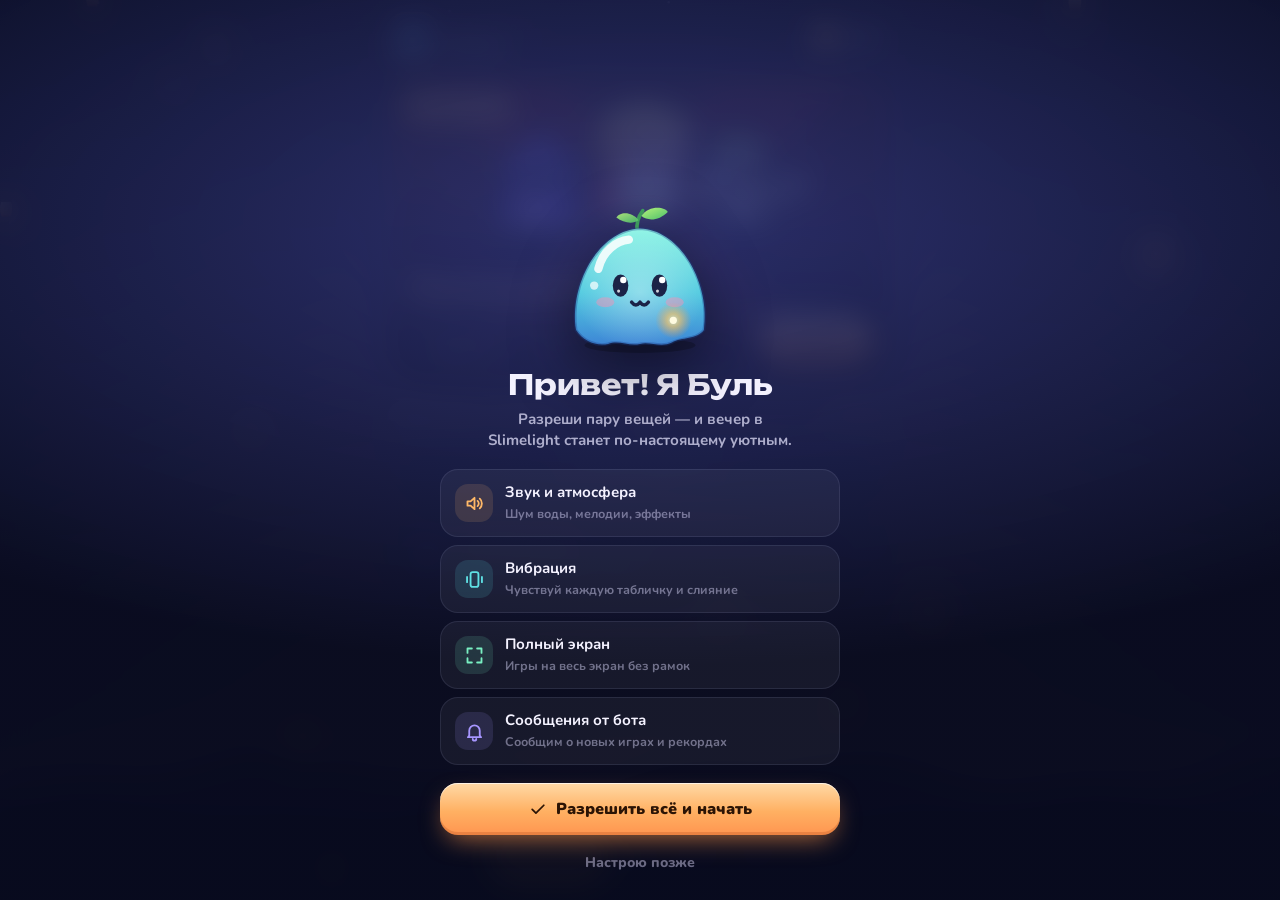
==== commit b9decf50: "Add files via upload" ====
--- a/index.html
+++ b/index.html
@@ -9,7 +9,7 @@
   <link rel="preconnect" href="https://fonts.googleapis.com" />
   <link rel="preconnect" href="https://fonts.gstatic.com" crossorigin />
   <link href="https://fonts.googleapis.com/css2?family=Nunito:wght@600;700;800;900&family=Unbounded:wght@500;600;700;800&family=Pixelify+Sans:wght@500;700&display=swap" rel="stylesheet" />
-  <link rel="stylesheet" href="styles.css" />
+  <link rel="stylesheet" href="styles.css?v=202611041156" />
   <script src="https://telegram.org/js/telegram-web-app.js?57"></script>
 </head>
 <body>
@@ -25,6 +25,6 @@
     <div class="boot-glow"></div>
     <div class="boot-word">Slimelight</div>
   </div>
-  <script src="app.js"></script>
+  <script src="app.js?v=202611041156"></script>
 </body>
 </html>
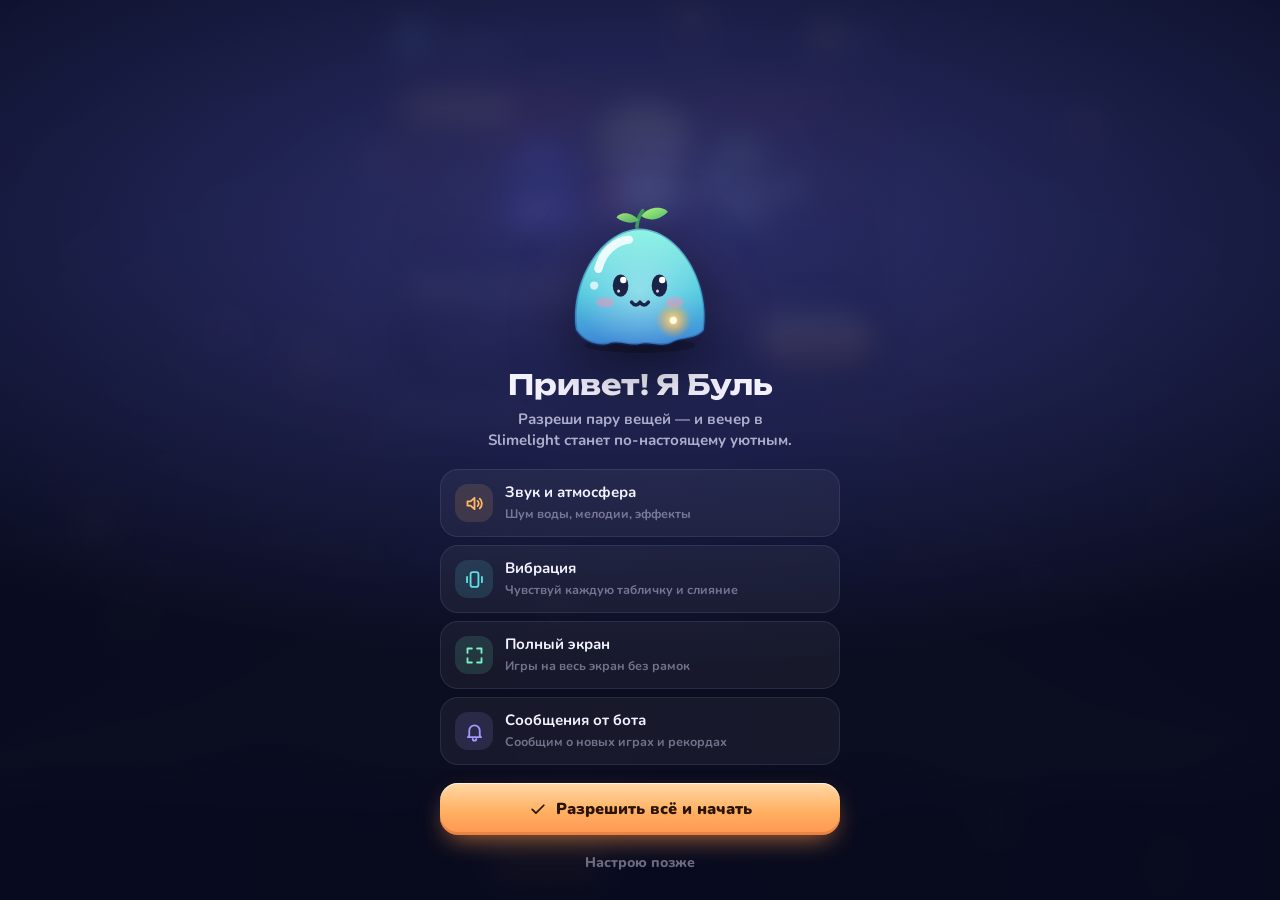
==== commit 3941f27f: "Add files via upload" ====
--- a/index.html
+++ b/index.html
@@ -9,7 +9,7 @@
   <link rel="preconnect" href="https://fonts.googleapis.com" />
   <link rel="preconnect" href="https://fonts.gstatic.com" crossorigin />
   <link href="https://fonts.googleapis.com/css2?family=Nunito:wght@600;700;800;900&family=Unbounded:wght@500;600;700;800&family=Pixelify+Sans:wght@500;700&display=swap" rel="stylesheet" />
-  <link rel="stylesheet" href="styles.css?v=202611041156" />
+  <link rel="stylesheet" href="styles.css?v=202611041219" />
   <script src="https://telegram.org/js/telegram-web-app.js?57"></script>
 </head>
 <body>
@@ -25,6 +25,6 @@
     <div class="boot-glow"></div>
     <div class="boot-word">Slimelight</div>
   </div>
-  <script src="app.js?v=202611041156"></script>
+  <script src="app.js?v=202611041219"></script>
 </body>
 </html>
--- a/styles.css
+++ b/styles.css
@@ -883,3 +883,14 @@
 .tr-card.r-common .tr-card-tag { color: #20242c; background: linear-gradient(180deg, #f2f4f8, #b8c0cc); }
 .tr-hero-art img { image-rendering: pixelated; }
 .feat-heroes img { image-rendering: pixelated; }
+
+/* --- Терновый трон: сумка с эликсирами и лавка торговца --- */
+.tr-inv { position: absolute; right: 10px; bottom: calc(var(--sa-bot) + 96px); display: flex; flex-direction: column; gap: 6px; pointer-events: none; }
+.tr-iv { width: 46px; height: 46px; padding: 3px; border-radius: 12px; border: 1px solid rgba(217,166,91,.5); background: linear-gradient(180deg, rgba(36,24,18,.86), rgba(16,10,10,.92)); box-shadow: 0 6px 14px rgba(0,0,0,.5); pointer-events: auto; cursor: pointer; animation: trIvIn .35s var(--ease-out) both; }
+.tr-iv .tr-ic { display: block; width: 100%; height: 100%; }
+.tr-iv:active { transform: scale(.92); }
+.tr-iv.empty { width: 46px; height: 46px; border-radius: 12px; border: 1px dashed rgba(217,166,91,.22); background: rgba(0,0,0,.25); pointer-events: none; }
+@keyframes trIvIn { from { transform: scale(.4); opacity: 0; } to { transform: none; opacity: 1; } }
+.tr-modal.shop .tr-m-title { font-family: 'Pixelify Sans', var(--f-display); }
+.tr-card.k-elix { --rc: #ffd27a; }
+.tr-skip { pointer-events: auto; margin-top: 14px; padding: 9px 18px; border-radius: 12px; border: 1px solid rgba(255,255,255,.18); background: rgba(0,0,0,.35); color: #e8dcc8; font-weight: 800; font-size: 13px; }
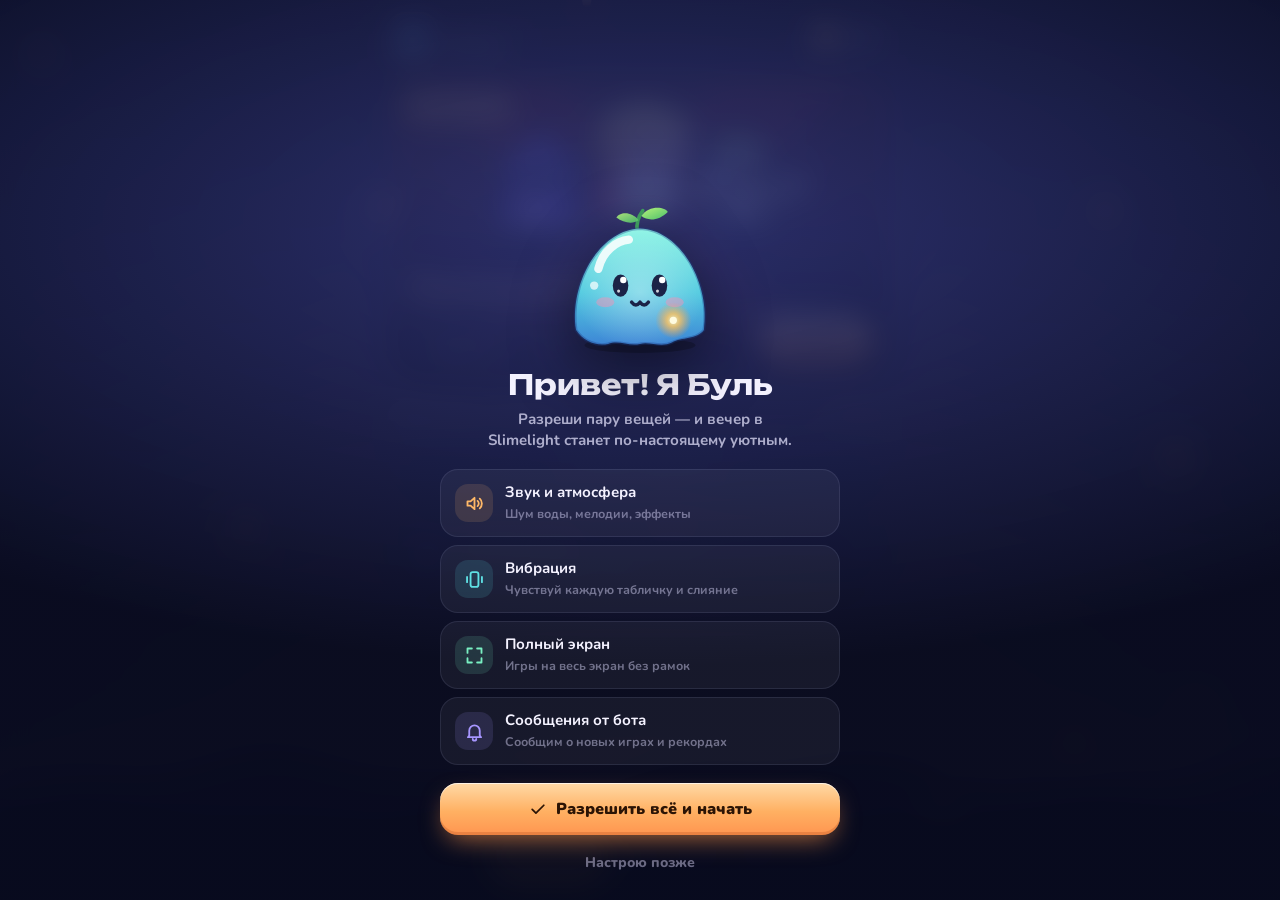
==== commit 22c395c4: "Add files via upload" ====
--- a/index.html
+++ b/index.html
@@ -9,7 +9,7 @@
   <link rel="preconnect" href="https://fonts.googleapis.com" />
   <link rel="preconnect" href="https://fonts.gstatic.com" crossorigin />
   <link href="https://fonts.googleapis.com/css2?family=Nunito:wght@600;700;800;900&family=Unbounded:wght@500;600;700;800&family=Pixelify+Sans:wght@500;700&display=swap" rel="stylesheet" />
-  <link rel="stylesheet" href="styles.css?v=202611041219" />
+  <link rel="stylesheet" href="styles.css?v=202611041303" />
   <script src="https://telegram.org/js/telegram-web-app.js?57"></script>
 </head>
 <body>
@@ -25,6 +25,6 @@
     <div class="boot-glow"></div>
     <div class="boot-word">Slimelight</div>
   </div>
-  <script src="app.js?v=202611041219"></script>
+  <script src="app.js?v=202611041303"></script>
 </body>
 </html>
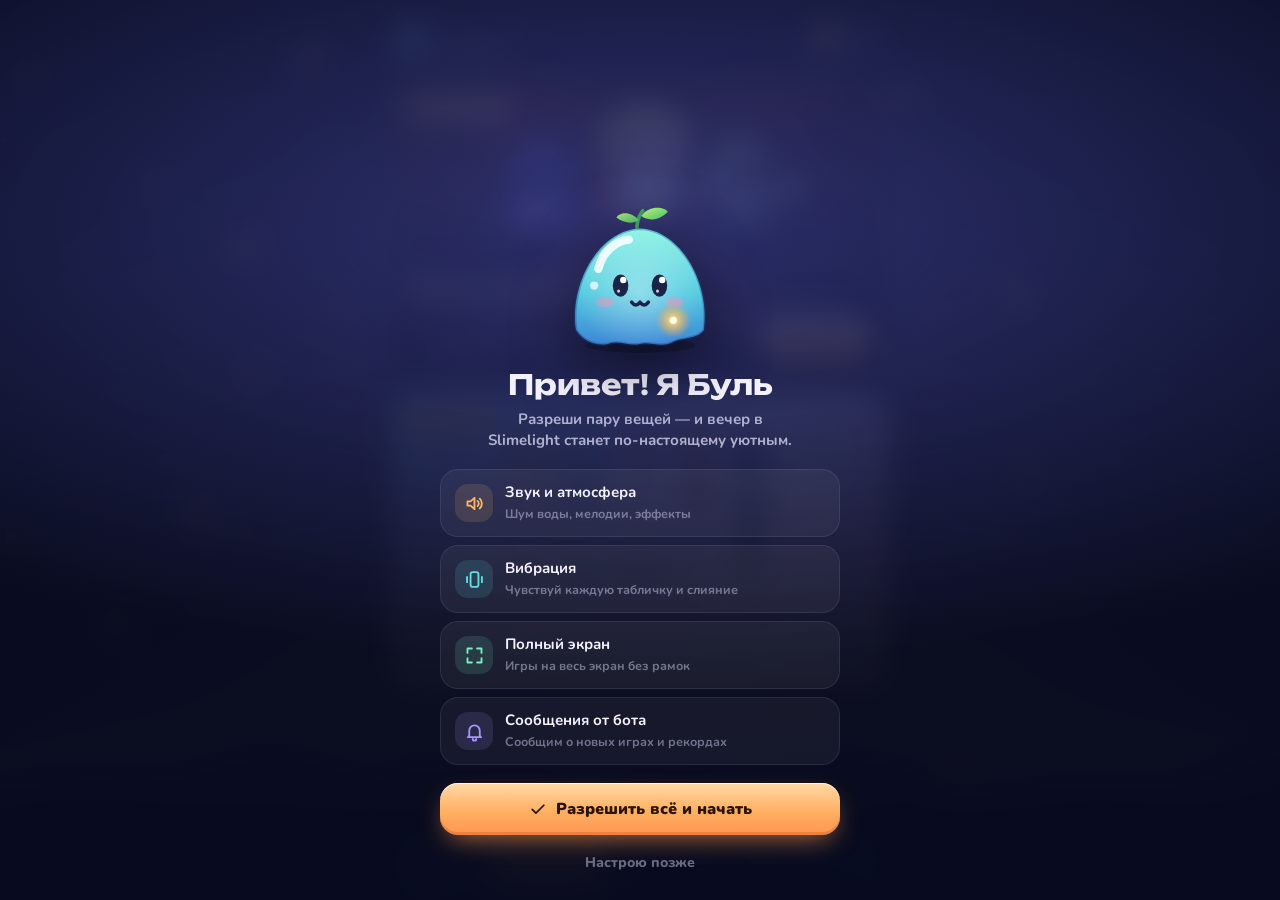
==== commit 580dce3e: "Add files via upload" ====
--- a/index.html
+++ b/index.html
@@ -9,7 +9,7 @@
   <link rel="preconnect" href="https://fonts.googleapis.com" />
   <link rel="preconnect" href="https://fonts.gstatic.com" crossorigin />
   <link href="https://fonts.googleapis.com/css2?family=Nunito:wght@600;700;800;900&family=Unbounded:wght@500;600;700;800&family=Pixelify+Sans:wght@500;700&display=swap" rel="stylesheet" />
-  <link rel="stylesheet" href="styles.css?v=202611041303" />
+  <link rel="stylesheet" href="styles.css?v=202611050744" />
   <script src="https://telegram.org/js/telegram-web-app.js?57"></script>
 </head>
 <body>
@@ -25,6 +25,6 @@
     <div class="boot-glow"></div>
     <div class="boot-word">Slimelight</div>
   </div>
-  <script src="app.js?v=202611041303"></script>
+  <script src="app.js?v=202611050744"></script>
 </body>
 </html>
--- a/styles.css
+++ b/styles.css
@@ -894,3 +894,354 @@
 .tr-modal.shop .tr-m-title { font-family: 'Pixelify Sans', var(--f-display); }
 .tr-card.k-elix { --rc: #ffd27a; }
 .tr-skip { pointer-events: auto; margin-top: 14px; padding: 9px 18px; border-radius: 12px; border: 1px solid rgba(255,255,255,.18); background: rgba(0,0,0,.35); color: #e8dcc8; font-weight: 800; font-size: 13px; }
+
+/* ==========================================================
+   ЗВЁЗДНЫЙ ОТРЯД — tower defense: яркая конфетная палитра
+   ========================================================== */
+.sd { position: absolute; inset: 0; overflow: hidden; color: #3b2731; font-family: var(--f-body); --sd-pink: #ff6fae; --sd-ink: #3b2731; --sd-out: #3b2731;
+  background: linear-gradient(180deg, #59b4ff 0%, #9fd8ff 38%, #ffe0f0 72%, #fff3d6 100%); }
+.sd * { box-sizing: border-box; }
+.sd button { color: inherit; }
+.sd .sil { filter: brightness(0) saturate(0) opacity(.42); }
+.sd-top { position: relative; z-index: 5; display: flex; align-items: center; gap: 10px; padding: calc(var(--sa-top) + 10px) 14px 6px; }
+.sd-back { width: 42px; height: 42px; border-radius: 14px; display: grid; place-items: center; background: #fff; color: var(--sd-ink); box-shadow: 0 0 0 2.5px var(--sd-out), 0 4px 0 var(--sd-out); transition: transform .12s; }
+.sd-back:active { transform: translateY(3px); box-shadow: 0 0 0 2.5px var(--sd-out), 0 1px 0 var(--sd-out); }
+.sd-ttl { flex: 1; font-family: var(--f-display); font-weight: 800; font-size: 19px; color: #fff; text-shadow: 0 2px 0 var(--sd-out), 0 0 0 var(--sd-out); -webkit-text-stroke: 1.2px var(--sd-out); paint-order: stroke fill; letter-spacing: .01em; }
+.sd-crys { display: flex; align-items: center; gap: 6px; padding: 5px 12px 5px 7px; border-radius: 999px; background: linear-gradient(180deg, #ffffff, #eef0ff); box-shadow: 0 0 0 2.5px var(--sd-out), 0 3px 0 var(--sd-out); }
+.sd-crys b { font-family: var(--f-display); font-weight: 800; font-size: 15px; font-variant-numeric: tabular-nums; }
+.ic-crys { filter: drop-shadow(0 1px 0 rgba(59,39,49,.35)); flex: none; }
+.ic-coin { flex: none; }
+
+/* --- кнопки --- */
+.sd-btn { display: flex; align-items: center; justify-content: center; gap: 8px; width: 100%; min-height: 52px; margin-top: 10px; padding: 10px 16px; border-radius: 18px; font-family: var(--f-display); font-weight: 800; font-size: 16px; color: var(--sd-ink);
+  background: linear-gradient(180deg, #fff59a, #ffd23f); box-shadow: 0 0 0 2.5px var(--sd-out), 0 5px 0 var(--sd-out), inset 0 -4px 0 rgba(200,120,0,.25), inset 0 2px 0 rgba(255,255,255,.7); transition: transform .1s, box-shadow .1s; }
+.sd-btn:active { transform: translateY(4px); box-shadow: 0 0 0 2.5px var(--sd-out), 0 1px 0 var(--sd-out), inset 0 -3px 0 rgba(200,120,0,.25); }
+.sd-btn.pink { color: #fff; background: linear-gradient(180deg, #ff9ccc, #ff5c9d); box-shadow: 0 0 0 2.5px var(--sd-out), 0 5px 0 var(--sd-out), inset 0 -4px 0 rgba(170,20,80,.3), inset 0 2px 0 rgba(255,255,255,.5); text-shadow: 0 1.5px 0 rgba(120,10,60,.5); }
+.sd-btn.ghost { background: #fff; }
+.sd-btn.dis { filter: grayscale(.7) brightness(.9); opacity: .7; }
+.sd-chmini { width: 34px; height: 28px; object-fit: contain; margin: -6px 0; }
+
+/* --- штаб --- */
+.sd-hub { position: absolute; inset: 0; display: flex; flex-direction: column; }
+.sd-sky { position: absolute; inset: 0; pointer-events: none; overflow: hidden; }
+.sd-sky i { position: absolute; display: block; width: 130px; height: 46px; border-radius: 40px; background: #fffbea; box-shadow: 0 0 0 2.5px #6a63d8; animation: sdCloud 38s linear infinite; }
+.sd-sky i::before, .sd-sky i::after { content: ''; position: absolute; background: #fffbea; border-radius: 50%; box-shadow: 0 -2.5px 0 0 #6a63d8; }
+.sd-sky i::before { width: 56px; height: 56px; left: 18px; top: -28px; }
+.sd-sky i::after { width: 42px; height: 42px; left: 62px; top: -18px; }
+.sd-sky .c1 { top: 16%; left: -20%; }
+.sd-sky .c2 { top: 30%; left: 50%; transform: scale(.7); animation-duration: 52s; animation-delay: -20s; }
+.sd-sky .c3 { top: 8%; left: 80%; transform: scale(.55); animation-duration: 46s; animation-delay: -34s; }
+@keyframes sdCloud { from { translate: -40vw 0; } to { translate: 140vw 0; } }
+.sd-logo { position: relative; z-index: 2; text-align: center; margin-top: 2px; }
+.sd-logo h1 { margin: 0; font-family: var(--f-display); font-weight: 800; line-height: .98; font-size: clamp(34px, 11vw, 46px); color: #fff; -webkit-text-stroke: 2.4px var(--sd-out); paint-order: stroke fill; text-shadow: 0 5px 0 var(--sd-out); letter-spacing: -.01em; }
+.sd-logo h1 span { display: block; }
+.sd-logo h1 span:first-child { color: #ffe066; transform: rotate(-3deg); animation: sdWob 3s ease-in-out infinite; }
+.sd-logo h1 span:last-child { color: #ff8fc4; transform: rotate(2deg); animation: sdWob 3s ease-in-out infinite -1.5s; }
+@keyframes sdWob { 50% { transform: rotate(0deg) scale(1.04); } }
+.sd-logo p { margin: 8px 0 0; display: inline-block; padding: 4px 12px; border-radius: 999px; background: #fff; font-weight: 900; font-size: 13px; box-shadow: 0 0 0 2px var(--sd-out); }
+.sd-stage { position: relative; z-index: 1; width: 100%; flex: 1; min-height: 180px; display: block; }
+.sd-hub-btns { position: relative; z-index: 2; padding: 0 16px calc(var(--sa-bot) + 16px); margin-top: -8px; background: linear-gradient(180deg, rgba(116,204,69,0), #74cc45 26px); }
+.sd-play { width: 100%; display: flex; align-items: center; gap: 12px; padding: 12px 16px; border-radius: 22px; text-align: left; color: #fff;
+  background: linear-gradient(180deg, #ff9ccc, #ff4f94); box-shadow: 0 0 0 3px var(--sd-out), 0 6px 0 var(--sd-out), inset 0 -5px 0 rgba(160,10,70,.3), inset 0 2px 0 rgba(255,255,255,.5); position: relative; overflow: hidden; transition: transform .1s; animation: sdPulse 2.2s ease-in-out infinite; }
+.sd-play::after { content: ''; position: absolute; top: 0; bottom: 0; width: 40%; left: -60%; background: linear-gradient(100deg, transparent, rgba(255,255,255,.5), transparent); animation: sdShine 3s ease-in-out infinite; }
+@keyframes sdShine { 60%, 100% { left: 130%; } }
+@keyframes sdPulse { 50% { transform: scale(1.02); } }
+.sd-play:active { transform: translateY(4px) !important; box-shadow: 0 0 0 3px var(--sd-out), 0 2px 0 var(--sd-out); }
+.pl-ic { width: 48px; height: 48px; border-radius: 16px; display: grid; place-items: center; background: #fff; color: #ff4f94; box-shadow: 0 0 0 2.5px var(--sd-out); flex: none; }
+.pl-t b { display: block; font-family: var(--f-display); font-weight: 800; font-size: 22px; text-shadow: 0 2px 0 rgba(120,10,60,.55); }
+.pl-t small { font-weight: 800; font-size: 12.5px; opacity: .95; }
+.pl-done { margin-left: auto; width: 30px; height: 30px; border-radius: 50%; display: grid; place-items: center; background: #8be86b; color: #1b5e20; font-weight: 900; box-shadow: 0 0 0 2px var(--sd-out); }
+.sd-row { display: grid; grid-template-columns: 1fr 1fr; gap: 12px; margin-top: 14px; }
+.sd-tile { position: relative; display: flex; flex-direction: column; align-items: center; padding: 8px 8px 10px; border-radius: 20px; background: #fff; box-shadow: 0 0 0 2.5px var(--sd-out), 0 5px 0 var(--sd-out); transition: transform .1s; }
+.sd-tile:active { transform: translateY(4px); box-shadow: 0 0 0 2.5px var(--sd-out), 0 1px 0 var(--sd-out); }
+.sd-tile b { font-family: var(--f-display); font-weight: 800; font-size: 15px; margin-top: 2px; }
+.sd-tile small { display: flex; align-items: center; gap: 4px; font-weight: 800; font-size: 11.5px; opacity: .7; }
+.t-chest { background: linear-gradient(180deg, #efe8ff, #fff); }
+.t-chest img { width: 84px; height: 66px; object-fit: contain; animation: sdBob 2s ease-in-out infinite; }
+@keyframes sdBob { 50% { transform: translateY(-4px) rotate(-2deg); } }
+.t-team { background: linear-gradient(180deg, #ffe9f4, #fff); }
+.tt-faces { display: flex; height: 66px; align-items: flex-end; }
+.tt-faces img { width: 48px; height: 66px; object-fit: cover; object-position: 50% 0; margin: 0 -7px; }
+
+/* --- страницы --- */
+.sd-page { position: absolute; inset: 0; overflow-y: auto; padding-bottom: calc(var(--sa-bot) + 20px); scrollbar-width: none; }
+.sd-page::-webkit-scrollbar { display: none; }
+.sd-team-sub { margin: 4px 16px 12px; padding: 10px 12px; border-radius: 16px; background: rgba(255,255,255,.75); box-shadow: 0 0 0 2px var(--sd-out); font-weight: 800; font-size: 13px; line-height: 1.35; }
+.sd-cards { display: grid; grid-template-columns: repeat(2, 1fr); gap: 14px; padding: 4px 16px; }
+.sd-card { position: relative; display: block; border-radius: 22px; overflow: hidden; text-align: left; background: linear-gradient(180deg, var(--rc), var(--rc2)); box-shadow: 0 0 0 2.5px var(--sd-out), 0 5px 0 var(--sd-out); transition: transform .12s; animation: sdIn .45s var(--ease-spring) both; }
+.sd-card:nth-child(2) { animation-delay: .05s; } .sd-card:nth-child(3) { animation-delay: .1s; } .sd-card:nth-child(4) { animation-delay: .15s; } .sd-card:nth-child(5) { animation-delay: .2s; }
+@keyframes sdIn { from { opacity: 0; transform: translateY(18px) scale(.94); } }
+.sd-card:active { transform: translateY(4px); }
+.sc-art { position: relative; height: 172px; background: radial-gradient(circle at 50% 40%, rgba(255,255,255,.6), rgba(255,255,255,0) 60%), repeating-linear-gradient(45deg, rgba(255,255,255,.08) 0 10px, rgba(255,255,255,0) 10px 20px); }
+.sc-art img { position: absolute; left: 50%; bottom: -4px; height: 178px; transform: translateX(-50%); filter: drop-shadow(0 3px 0 rgba(59,39,49,.25)); }
+.sd-card.locked .sc-art img { filter: brightness(0) opacity(.4); }
+.sd-card.locked { background: linear-gradient(180deg, #b8b2d6, #8f88b8); }
+.sc-rar { position: absolute; top: 9px; left: 9px; padding: 3px 9px; border-radius: 999px; font-size: 10.5px; font-weight: 900; color: #fff; background: rgba(59,39,49,.55); letter-spacing: .03em; text-transform: uppercase; }
+.sc-cnt { position: absolute; top: 9px; right: 9px; padding: 3px 9px; border-radius: 999px; font-family: var(--f-display); font-size: 12px; font-weight: 800; background: #fff; box-shadow: 0 0 0 2px var(--sd-out); }
+.sc-lock { position: absolute; top: 60px; left: 0; right: 0; text-align: center; font-family: var(--f-display); font-size: 44px; font-weight: 800; color: #fff; -webkit-text-stroke: 2px var(--sd-out); paint-order: stroke fill; }
+.sc-info { position: relative; padding: 8px 11px 10px; background: #fff; border-top: 2.5px solid var(--sd-out); }
+.sc-info b { display: block; font-family: var(--f-display); font-weight: 800; font-size: 16px; }
+.sc-info small { display: block; font-weight: 800; font-size: 11.5px; opacity: .7; margin-top: 1px; }
+.sc-stars, .hi-stars { display: flex; gap: 1px; margin-top: 3px; }
+.sc-stars i, .hi-stars i { font-style: normal; font-size: 14px; color: #ddd6ee; -webkit-text-stroke: 1px var(--sd-out); }
+.sc-stars i.on, .hi-stars i.on { color: #ffd23f; }
+
+/* --- модалки --- */
+.sd-modal { position: absolute; inset: 0; z-index: 40; display: grid; place-items: center; padding: 18px; background: rgba(40,20,70,.45); opacity: 0; transition: opacity .22s; }
+.sd-modal.on { opacity: 1; }
+.sd-mbox { position: relative; width: min(360px, 100%); max-height: calc(100% - 20px); overflow: auto; padding: 20px 18px 18px; border-radius: 28px; background: linear-gradient(180deg, #fff, #fff5fb); box-shadow: 0 0 0 3px var(--sd-out), 0 8px 0 var(--sd-out); text-align: center; transform: scale(.85) translateY(20px); transition: transform .35s var(--ease-spring); }
+.sd-modal.on .sd-mbox { transform: none; }
+.sd-mt { font-family: var(--f-display); font-weight: 800; font-size: 23px; }
+.sd-mp { margin: 8px 0 6px; font-weight: 800; font-size: 14px; line-height: 1.4; color: #5b4652; }
+.sd-toast { position: absolute; z-index: 60; left: 50%; top: calc(var(--sa-top) + 70px); transform: translateX(-50%); min-width: 230px; padding: 10px 16px; border-radius: 18px; background: #fff; box-shadow: 0 0 0 2.5px var(--sd-out), 0 4px 0 var(--sd-out); text-align: center; animation: sdToast .35s var(--ease-spring); }
+.sd-toast b { display: block; font-family: var(--f-display); font-weight: 800; font-size: 14px; }
+.sd-toast small { font-weight: 800; font-size: 12px; opacity: .7; }
+.sd-toast.out { opacity: 0; transition: opacity .3s; }
+@keyframes sdToast { from { transform: translate(-50%, -14px) scale(.9); opacity: 0; } }
+
+/* карточка героини */
+.sd-modal.hero .sd-mbox { padding-top: 0; overflow: hidden; }
+.sd-hi .hi-cv { display: block; margin: 0 -18px; width: calc(100% + 36px) !important; height: 230px !important; object-fit: contain; background: radial-gradient(circle at 50% 60%, rgba(255,255,255,.9), rgba(255,255,255,0) 55%), linear-gradient(180deg, var(--rc), var(--rc2)); border-bottom: 3px solid var(--sd-out); }
+.hi-rar { display: inline-block; margin-top: -14px; position: relative; padding: 4px 12px; border-radius: 999px; background: var(--rc); color: #fff; font-weight: 900; font-size: 11px; letter-spacing: .05em; text-transform: uppercase; box-shadow: 0 0 0 2.5px var(--sd-out); }
+.hi-name { margin-top: 6px; font-family: var(--f-display); font-weight: 800; font-size: 26px; }
+.hi-name small { display: block; font-family: var(--f-body); font-size: 13px; font-weight: 900; opacity: .6; }
+.hi-stars { justify-content: center; align-items: center; margin-top: 4px; }
+.hi-stars i { font-size: 18px; }
+.hi-stars span { margin-left: 6px; font-weight: 800; font-size: 11.5px; opacity: .65; }
+.hi-tag { display: inline-block; margin-top: 10px; padding: 6px 12px; border-radius: 14px; background: #fff2b3; box-shadow: 0 0 0 2px var(--sd-out); font-weight: 900; font-size: 13px; }
+.hi-desc { margin: 10px 0; font-weight: 800; font-size: 13.5px; line-height: 1.4; color: #5b4652; }
+.hi-stats { display: grid; grid-template-columns: 1fr 1fr; gap: 8px; }
+.hi-stats div { padding: 7px 8px; border-radius: 14px; background: #f3efff; box-shadow: inset 0 0 0 2px rgba(59,39,49,.15); text-align: left; }
+.hi-stats small { display: block; font-weight: 800; font-size: 10.5px; opacity: .6; }
+.hi-stats b { display: flex; align-items: center; gap: 4px; font-weight: 900; font-size: 13px; }
+
+/* --- сундуки --- */
+.ch-stage { position: relative; height: 230px; margin: 0 12px; }
+.ch-cv { width: 100%; height: 100%; display: block; }
+.ch-label { position: absolute; left: 0; right: 0; bottom: 0; text-align: center; }
+.ch-label b { display: inline-block; padding: 4px 14px; border-radius: 999px; background: #fff; font-family: var(--f-display); font-weight: 800; font-size: 15px; box-shadow: 0 0 0 2.5px var(--sd-out), 0 3px 0 var(--sd-out); }
+.ch-label small { display: block; margin-top: 6px; font-weight: 900; font-size: 12px; color: #5b4652; }
+.ch-pity { margin: 14px 16px 0; padding: 10px 12px; border-radius: 18px; background: rgba(255,255,255,.8); box-shadow: 0 0 0 2.5px var(--sd-out); }
+.pt + .pt { margin-top: 9px; }
+.pt-h { display: flex; justify-content: space-between; align-items: baseline; font-size: 12.5px; font-weight: 900; }
+.pt-h b { color: var(--rc); -webkit-text-stroke: .4px var(--sd-out); }
+.pt.r-mythic .pt-h b { color: #2a1238; -webkit-text-stroke: 0; }
+.pt-h span { opacity: .75; }
+.pt-bar { height: 10px; margin-top: 4px; border-radius: 99px; background: #ece6f6; box-shadow: inset 0 0 0 2px var(--sd-out); overflow: hidden; }
+.pt-bar i { display: block; height: 100%; min-width: 6px; border-radius: 99px; background: linear-gradient(90deg, var(--rc), #fff); box-shadow: inset 0 0 0 2px var(--sd-out); }
+.pt.r-secret .pt-bar i { background: linear-gradient(90deg, #ff3b5c, #ffb3c1, #ff3b5c); background-size: 200% 100%; animation: sdShimmer 2s linear infinite; }
+.pt.r-mythic .pt-bar i { background: linear-gradient(90deg, #120818, #6a2bd6, #120818); background-size: 200% 100%; animation: sdShimmer 2.6s linear infinite; }
+.pt small { display: block; margin-top: 3px; font-size: 11px; font-weight: 800; opacity: .65; }
+@keyframes sdShimmer { to { background-position: -200% 0; } }
+.ch-btns { display: grid; grid-template-columns: repeat(3, 1fr); gap: 10px; margin: 14px 16px 0; }
+.ch-open { display: flex; flex-direction: column; align-items: center; gap: 2px; padding: 9px 4px 10px; border-radius: 18px; background: linear-gradient(180deg, #b7a4ff, #7b5cf0); color: #fff; box-shadow: 0 0 0 2.5px var(--sd-out), 0 5px 0 var(--sd-out), inset 0 2px 0 rgba(255,255,255,.4); transition: transform .1s; }
+.ch-open:active { transform: translateY(4px); box-shadow: 0 0 0 2.5px var(--sd-out), 0 1px 0 var(--sd-out); }
+.ch-open b { font-family: var(--f-display); font-weight: 800; font-size: 22px; text-shadow: 0 2px 0 rgba(40,10,90,.55); }
+.ch-open span { display: flex; align-items: center; gap: 3px; padding: 2px 8px; border-radius: 99px; background: rgba(255,255,255,.92); color: var(--sd-ink); font-weight: 900; font-size: 12px; }
+.ch-open.dis { filter: grayscale(.8); opacity: .6; }
+.ch-custom { margin: 14px 16px 0; padding: 12px; border-radius: 20px; background: #fff; box-shadow: 0 0 0 2.5px var(--sd-out), 0 4px 0 var(--sd-out); }
+.cc-top { display: flex; justify-content: space-between; align-items: center; }
+.cc-top b { font-family: var(--f-display); font-weight: 800; font-size: 15px; }
+.cc-odds { padding: 4px 10px; border-radius: 99px; background: #f3efff; font-weight: 900; font-size: 12px; box-shadow: 0 0 0 2px var(--sd-out); }
+.cc-row { display: flex; align-items: center; gap: 8px; margin-top: 10px; }
+.cc-pm { width: 36px; height: 36px; flex: none; border-radius: 12px; background: #ffe8f3; font-family: var(--f-display); font-weight: 800; font-size: 20px; box-shadow: 0 0 0 2px var(--sd-out), 0 3px 0 var(--sd-out); }
+.cc-pm:active { transform: translateY(2px); }
+.cc-row input[type=range] { flex: 1; -webkit-appearance: none; appearance: none; height: 14px; border-radius: 99px; background: linear-gradient(90deg, #ff6fae var(--p, 0%), #efe8ff var(--p, 0%)); box-shadow: inset 0 0 0 2px var(--sd-out); outline: none; }
+.cc-row input[type=range]::-webkit-slider-thumb { -webkit-appearance: none; width: 28px; height: 28px; border-radius: 50%; background: #fff; box-shadow: 0 0 0 2.5px var(--sd-out), 0 3px 0 var(--sd-out); cursor: pointer; }
+.cc-row input[type=range]::-moz-range-thumb { width: 26px; height: 26px; border-radius: 50%; background: #fff; border: 2.5px solid var(--sd-out); }
+.cc-presets { display: flex; gap: 6px; margin-top: 10px; }
+.cc-presets button { flex: 1; padding: 6px 0; border-radius: 12px; background: #f3efff; font-weight: 900; font-size: 12.5px; box-shadow: 0 0 0 2px var(--sd-out); }
+.cc-presets button:active { transform: translateY(2px); }
+.cc-go { font-size: 15px; }
+.odds { display: flex; flex-direction: column; gap: 6px; margin-top: 12px; }
+.od { display: flex; align-items: center; gap: 10px; padding: 8px 12px; border-radius: 14px; background: #f8f5ff; box-shadow: inset 0 0 0 2px rgba(59,39,49,.15); font-weight: 900; font-size: 14px; }
+.od i { width: 16px; height: 16px; border-radius: 6px; background: var(--rc); box-shadow: 0 0 0 2px var(--sd-out); }
+.od.r-secret i { background: linear-gradient(90deg, #ff3b5c, #ffb3c1, #ff3b5c); background-size: 200% 100%; animation: sdShimmer 1.6s linear infinite; }
+.od.r-mythic i { background: linear-gradient(135deg, #000, #6a2bd6, #000); }
+.od b { flex: 1; text-align: left; }
+.od span { opacity: .7; }
+
+/* --- открытие сундука --- */
+.sd-open { position: absolute; inset: 0; z-index: 50; background: radial-gradient(circle at 50% 55%, #4a2a9a, #1a0f3d 75%); animation: sdFade .25s both; }
+.sd-open.out { opacity: 0; transition: opacity .28s; }
+@keyframes sdFade { from { opacity: 0; } }
+.op-cv { position: absolute; inset: 0; width: 100%; height: 100%; }
+.op-flash { position: absolute; inset: 0; background: #fff; opacity: 0; pointer-events: none; }
+.op-flash.go { animation: sdFlash .6s ease-out; }
+@keyframes sdFlash { 0% { opacity: .95; } 100% { opacity: 0; } }
+.op-hint { position: absolute; left: 0; right: 0; bottom: calc(var(--sa-bot) + 26px); text-align: center; color: #fff; font-weight: 900; font-size: 13px; opacity: .7; }
+.op-cards { position: absolute; inset: 0; display: flex; flex-direction: column; align-items: center; justify-content: center; padding: calc(var(--sa-top) + 30px) 16px calc(var(--sa-bot) + 20px); opacity: 0; pointer-events: none; }
+.op-cards.on { opacity: 1; pointer-events: auto; transition: opacity .2s; }
+.op-cards .op-ok { max-width: 300px; margin-top: 22px; animation: sdIn .4s .8s var(--ease-spring) both; }
+.flip { perspective: 900px; }
+.fl-in { position: relative; width: 100%; height: 100%; transform-style: preserve-3d; transition: transform .6s var(--ease-spring); transform: rotateY(180deg); }
+.flip.on .fl-in { transform: rotateY(0deg); }
+.fl-back, .fl-front { position: absolute; inset: 0; border-radius: 22px; backface-visibility: hidden; -webkit-backface-visibility: hidden; overflow: hidden; box-shadow: 0 0 0 3px var(--sd-out); }
+.fl-back { transform: rotateY(180deg); display: grid; place-items: center; background: repeating-linear-gradient(45deg, #7b5cf0 0 12px, #8f74ff 12px 24px); }
+.fl-front { background: radial-gradient(circle at 50% 45%, rgba(255,255,255,.75), rgba(255,255,255,0) 60%), linear-gradient(180deg, var(--rc), var(--rc2)); }
+.flip.on .fl-front { animation: sdGlow 1.6s ease-in-out infinite alternate .6s; }
+@keyframes sdGlow { to { box-shadow: 0 0 0 3px var(--sd-out), 0 0 34px 6px var(--rg); } }
+.fl-front img { position: absolute; left: 50%; bottom: 46px; transform: translateX(-50%); height: 78%; }
+.ff-shine { position: absolute; inset: 0; background: linear-gradient(110deg, transparent 30%, rgba(255,255,255,.65) 48%, transparent 62%); transform: translateX(-120%); }
+.flip.on .ff-shine { animation: sdSweep 1.2s .5s ease-out; }
+@keyframes sdSweep { to { transform: translateX(120%); } }
+.ff-rar { position: absolute; top: 12px; left: 12px; padding: 4px 10px; border-radius: 99px; background: rgba(59,39,49,.6); color: #fff; font-size: 11px; font-weight: 900; letter-spacing: .06em; text-transform: uppercase; }
+.ff-new { position: absolute; top: 10px; right: 10px; padding: 4px 9px; border-radius: 10px; background: #ffe066; color: var(--sd-ink); font-family: var(--f-display); font-size: 12px; font-weight: 800; box-shadow: 0 0 0 2px var(--sd-out); transform: rotate(8deg); animation: sdNew .8s ease-in-out infinite alternate; }
+@keyframes sdNew { to { transform: rotate(-4deg) scale(1.1); } }
+.ff-dup { position: absolute; top: 12px; right: 12px; padding: 4px 9px; border-radius: 99px; background: #fff; font-size: 11px; font-weight: 900; box-shadow: 0 0 0 2px var(--sd-out); }
+.ff-name { position: absolute; left: 0; right: 0; bottom: 0; padding: 8px 10px 9px; background: #fff; border-top: 3px solid var(--sd-out); font-family: var(--f-display); font-weight: 800; font-size: 20px; text-align: center; }
+.ff-name small { display: block; font-family: var(--f-body); font-size: 11.5px; font-weight: 900; opacity: .6; }
+.flip.big { width: min(270px, 74vw); height: min(390px, 56vh); animation: sdCardIn .55s var(--ease-spring) both; }
+@keyframes sdCardIn { from { transform: translateY(160px) scale(.3) rotate(-14deg); opacity: 0; } }
+.op-cards.grid { flex-flow: row wrap; align-content: center; gap: 10px; }
+.op-cards.grid .op-ok { flex-basis: 100%; }
+.flip.sm { width: calc((100% - 40px) / 5); max-width: 84px; aspect-ratio: 3 / 4.3; animation: sdCardIn .5s var(--ease-spring) both; animation-delay: var(--d); }
+.flip.sm .fl-back, .flip.sm .fl-front { border-radius: 14px; box-shadow: 0 0 0 2.5px var(--sd-out); }
+.flip.sm .fl-front img { bottom: 18px; height: 82%; }
+.flip.sm .ff-name { font-size: 11px; padding: 3px 2px 4px; border-top-width: 2px; }
+.flip.sm .ff-new { font-size: 8.5px; padding: 2px 4px; top: 4px; right: 4px; }
+.op-cards.sum .sum-h { font-family: var(--f-display); font-weight: 800; font-size: 22px; color: #fff; -webkit-text-stroke: 1.5px var(--sd-out); paint-order: stroke fill; text-shadow: 0 3px 0 var(--sd-out); margin-bottom: 14px; }
+.sum-list { width: 100%; max-width: 360px; display: flex; flex-direction: column; gap: 9px; max-height: 60vh; overflow: auto; }
+.sum-it { display: flex; align-items: center; gap: 12px; padding: 6px 14px 6px 6px; border-radius: 18px; background: #fff; box-shadow: 0 0 0 2.5px var(--sd-out), 0 4px 0 var(--sd-out); text-align: left; animation: sdIn .45s var(--ease-spring) both; animation-delay: var(--d); }
+.sum-it img { width: 56px; height: 60px; object-fit: cover; object-position: 50% 0; border-radius: 13px; background: linear-gradient(180deg, var(--rc), var(--rc2)); box-shadow: 0 0 0 2px var(--sd-out); }
+.sum-it div { flex: 1; }
+.sum-it b { display: block; font-family: var(--f-display); font-weight: 800; font-size: 16px; }
+.sum-it small { font-weight: 900; font-size: 12px; color: var(--rc2); }
+.sum-it em { font-style: normal; color: #ff4f94; }
+.sum-it span { font-family: var(--f-display); font-weight: 800; font-size: 20px; }
+
+/* --- бой --- */
+.sd-battle { position: absolute; inset: 0; background: #74cc45; touch-action: none; }
+.bt-cv { position: absolute; inset: 0; width: 100%; height: 100%; display: block; }
+.bt-hud { position: absolute; z-index: 5; left: 0; right: 0; top: 0; display: flex; align-items: center; gap: 8px; padding: calc(var(--sa-top) + 8px) 10px 0; pointer-events: none; }
+.bt-hud > * { pointer-events: auto; }
+.bt-btn { width: 40px; height: 40px; border-radius: 14px; display: grid; place-items: center; flex: none; background: #fff; font-family: var(--f-display); font-weight: 800; font-size: 14px; box-shadow: 0 0 0 2.5px var(--sd-out), 0 4px 0 var(--sd-out); }
+.bt-btn:active { transform: translateY(3px); box-shadow: 0 0 0 2.5px var(--sd-out), 0 1px 0 var(--sd-out); }
+.bt-btn.sp.on { background: #ffe066; }
+.bt-hearts { display: flex; gap: 1px; padding: 5px 7px; border-radius: 14px; background: rgba(255,255,255,.85); box-shadow: 0 0 0 2.5px var(--sd-out); }
+.bt-hearts.hit { animation: sdHit .5s; }
+@keyframes sdHit { 20% { transform: scale(1.25) rotate(-6deg); } 40% { transform: scale(.95) rotate(5deg); } }
+.ic-heart.off { opacity: .85; }
+.bt-wave { flex: 1; text-align: center; line-height: 1; }
+.bt-wave small { display: block; font-weight: 900; font-size: 10px; color: #fff; text-shadow: 0 1px 0 var(--sd-out), 1px 0 0 var(--sd-out), -1px 0 0 var(--sd-out), 0 -1px 0 var(--sd-out); }
+.bt-wave b { font-family: var(--f-display); font-weight: 800; font-size: 22px; color: #fff; -webkit-text-stroke: 1.6px var(--sd-out); paint-order: stroke fill; }
+.bt-wave i { font-style: normal; font-size: 13px; }
+.bt-coins { display: flex; align-items: center; gap: 5px; padding: 6px 10px 6px 7px; border-radius: 14px; background: #fff7d0; box-shadow: 0 0 0 2.5px var(--sd-out); }
+.bt-coins b { font-family: var(--f-display); font-weight: 800; font-size: 15px; min-width: 30px; font-variant-numeric: tabular-nums; }
+.bt-bar { position: absolute; z-index: 6; left: 0; right: 0; bottom: 0; display: flex; gap: 7px; justify-content: center; padding: 10px 10px calc(var(--sa-bot) + 10px); background: linear-gradient(180deg, #ffe7f3, #ffd0e6); border-top: 3px solid var(--sd-out); border-radius: 22px 22px 0 0; }
+.hb { position: relative; flex: 1; max-width: 76px; border-radius: 16px; background: linear-gradient(180deg, #fff, #f2ecff); box-shadow: 0 0 0 2.5px var(--sd-out), 0 4px 0 var(--sd-out); transition: transform .12s; }
+.hb:active { transform: translateY(3px); }
+.hb.on { transform: translateY(-8px); background: linear-gradient(180deg, #fff59a, #ffd23f); box-shadow: 0 0 0 3px var(--sd-out), 0 6px 0 var(--sd-out), 0 0 22px 4px rgba(255,220,70,.8); }
+.hb.poor { filter: grayscale(.75); opacity: .75; }
+.hb.lock { opacity: .7; }
+.hb-art { height: 62px; border-radius: 14px 14px 0 0; overflow: hidden; background: radial-gradient(circle at 50% 70%, rgba(255,255,255,.9), rgba(255,255,255,0) 60%), linear-gradient(180deg, var(--rc), #c9e6ff); }
+.hb-art img { width: 100%; height: 132%; object-fit: cover; object-position: 50% 6%; }
+.hb-cost { display: flex; align-items: center; justify-content: center; gap: 3px; padding: 3px 0 4px; font-family: var(--f-display); font-weight: 800; font-size: 12px; border-top: 2px solid var(--sd-out); }
+.bt-go { position: absolute; z-index: 7; left: 50%; bottom: 140px; transform: translate(-50%, 30px) scale(.8); opacity: 0; pointer-events: none; padding: 10px 26px 11px; border-radius: 20px; color: #fff; text-align: center;
+  background: linear-gradient(180deg, #ff9ccc, #ff4f94); box-shadow: 0 0 0 3px var(--sd-out), 0 6px 0 var(--sd-out), inset 0 2px 0 rgba(255,255,255,.5); transition: transform .35s var(--ease-spring), opacity .2s; white-space: nowrap; }
+.bt-go.on { opacity: 1; pointer-events: auto; transform: translate(-50%, 0); animation: sdGo 1.4s ease-in-out infinite .4s; }
+.bt-go.boss { background: linear-gradient(180deg, #ffd96b, #ff8a2b); }
+@keyframes sdGo { 50% { transform: translate(-50%, -4px) scale(1.04); } }
+.bt-go b { display: block; font-family: var(--f-display); font-weight: 800; font-size: 19px; text-shadow: 0 2px 0 rgba(120,10,60,.5); }
+.bt-go small { font-weight: 900; font-size: 12px; }
+.bt-banner { position: absolute; z-index: 8; left: 50%; top: 32%; transform: translate(-50%, -50%) scale(.6); opacity: 0; pointer-events: none; text-align: center; padding: 10px 22px 12px; border-radius: 24px; background: #fff; box-shadow: 0 0 0 3px var(--sd-out), 0 6px 0 var(--sd-out); transition: transform .4s var(--ease-spring), opacity .25s; white-space: nowrap; }
+.bt-banner.on { opacity: 1; transform: translate(-50%, -50%) scale(1); }
+.bt-banner small { display: block; font-weight: 900; font-size: 13px; opacity: .75; }
+.bt-banner b { display: flex; align-items: center; justify-content: center; gap: 4px; font-family: var(--f-display); font-weight: 800; font-size: 44px; line-height: 1.05; color: #ff4f94; -webkit-text-stroke: 2px var(--sd-out); paint-order: stroke fill; }
+.bt-banner b.sm { font-size: 20px; color: var(--sd-ink); -webkit-text-stroke: 0; }
+.bt-banner em { display: block; font-style: normal; font-weight: 900; font-size: 14px; color: #e08a12; }
+.bt-banner.boss { background: linear-gradient(180deg, #fff8d6, #ffe08a); }
+.bt-banner.ok b { margin-top: 2px; }
+.bt-banner.hint { top: 46%; padding: 9px 16px; background: #fffbe0; }
+.bt-banner.hint b { font-size: 16px; color: var(--sd-ink); -webkit-text-stroke: 0; }
+.bt-pop { position: absolute; z-index: 9; min-width: 188px; transform: translate(-50%, -100%) scale(.7); opacity: 0; pointer-events: none; padding: 9px 10px 10px; border-radius: 18px; background: #fff; box-shadow: 0 0 0 2.5px var(--sd-out), 0 4px 0 var(--sd-out); text-align: center; transition: transform .25s var(--ease-spring), opacity .15s; }
+.bt-pop.on { opacity: 1; pointer-events: auto; transform: translate(-50%, -100%) scale(1); }
+.bt-pop::after { content: ''; position: absolute; left: 50%; bottom: -8px; width: 14px; height: 14px; background: #fff; transform: translateX(-50%) rotate(45deg); box-shadow: 2.5px 2.5px 0 var(--sd-out); }
+.pp-h { display: flex; justify-content: space-between; align-items: center; }
+.pp-h b { font-family: var(--f-display); font-weight: 800; font-size: 15px; }
+.pp-h span { color: #ffc21a; font-size: 14px; -webkit-text-stroke: .6px var(--sd-out); }
+.pp-h i { font-style: normal; color: #e6e0f0; }
+.pp-s { margin: 3px 0 7px; font-weight: 800; font-size: 12px; opacity: .8; }
+.pp-b { display: flex; gap: 6px; }
+.pp-b button { flex: 1; display: flex; flex-direction: column; align-items: center; padding: 5px 4px 6px; border-radius: 12px; font-weight: 900; font-size: 12px; box-shadow: 0 0 0 2px var(--sd-out), 0 3px 0 var(--sd-out); }
+.pp-b button:active { transform: translateY(2px); }
+.pp-b span { display: flex; align-items: center; gap: 2px; font-family: var(--f-display); font-size: 12px; }
+.pp-up { background: linear-gradient(180deg, #b8ff9a, #6fdc4f); }
+.pp-up.dis { filter: grayscale(.8); opacity: .6; }
+.pp-sell { background: #ffe1ea; }
+.sd-win { position: relative; }
+.sw-stars { font-size: 40px; color: #ffd23f; -webkit-text-stroke: 2px var(--sd-out); letter-spacing: 4px; animation: sdNew .9s ease-in-out infinite alternate; }
+.sw-gain { display: flex; align-items: center; justify-content: center; flex-wrap: wrap; gap: 6px; margin: 10px 0 4px; }
+.sw-gain b { font-family: var(--f-display); font-weight: 800; font-size: 28px; }
+.sw-gain small { flex-basis: 100%; font-weight: 800; font-size: 12px; opacity: .6; }
+.sd-mbox .cf { position: absolute; top: -10px; width: 8px; height: 12px; border-radius: 2px; animation: sdConf 1.8s ease-in forwards; pointer-events: none; }
+@keyframes sdConf { to { transform: translate(var(--x), 420px) rotate(var(--r)); opacity: 0; } }
+
+/* карточка на главной */
+.feat.feat-sd { margin-top: 14px; background: linear-gradient(160deg, #6fc3ff 0%, #ff9ccc 70%, #ffd96b 100%); }
+.feat.feat-sd .feat-bg { background: radial-gradient(circle at 80% 20%, rgba(255,255,255,.55), rgba(255,255,255,0) 45%), repeating-linear-gradient(-45deg, rgba(255,255,255,.08) 0 14px, rgba(255,255,255,0) 14px 28px); }
+.feat.feat-sd h2 { color: #fff; -webkit-text-stroke: 1.4px #3b2731; paint-order: stroke fill; text-shadow: 0 3px 0 #3b2731; }
+.feat.feat-sd p { color: #3b2731; font-weight: 800; }
+.feat.feat-sd .feat-badge { background: #ffe066; color: #3b2731; }
+.feat.feat-sd .feat-play { background: #fff; color: #ff4f94; }
+.feat.feat-sd .feat-stats span { background: rgba(255,255,255,.85); color: #3b2731; }
+.feat.feat-sd .feat-bg::after { background: linear-gradient(180deg, rgba(255,255,255,0) 40%, rgba(255,240,250,.92) 100%); }
+.feat.feat-sd .feat-body h2 { background: none; -webkit-background-clip: border-box; background-clip: border-box; color: #fff; }
+.feat.feat-sd .feat-heroes { top: 4px; height: 186px; }
+.feat.feat-sd .feat-heroes img { image-rendering: auto; width: auto; height: 150px; margin: 0 -10px; filter: drop-shadow(0 6px 0 rgba(59,39,49,.25)); }
+.feat.feat-sd .feat-heroes img:nth-child(3) { height: 176px; z-index: 2; }
+.feat.feat-sd .feat-heroes img:nth-child(2), .feat.feat-sd .feat-heroes img:nth-child(4) { height: 162px; z-index: 1; }
+
+/* --- штаб v2: живая сцена --- */
+.sd-hub .hub-cv { position: absolute; inset: 0; width: 100%; height: 100%; display: block; touch-action: manipulation; }
+.hub-top { position: relative; z-index: 4; }
+.hub-logo { flex: 1; text-align: center; line-height: .92; pointer-events: none; }
+.hub-logo b { display: block; font-family: var(--f-display); font-weight: 800; font-size: 25px; color: #ffe066; -webkit-text-stroke: 2px var(--sd-out); paint-order: stroke fill; text-shadow: 0 3px 0 var(--sd-out); }
+.hub-logo b + b { color: #ff8fc4; font-size: 23px; transform: rotate(-2deg); }
+.sd-crys { position: relative; }
+.sd-crys .plus { position: absolute; right: -6px; bottom: -6px; width: 18px; height: 18px; border-radius: 50%; display: grid; place-items: center; font-style: normal; font-weight: 900; font-size: 14px; line-height: 1; color: #fff; background: #ff5c9d; box-shadow: 0 0 0 2px var(--sd-out); }
+.hub-plate { position: absolute; z-index: 3; left: 50%; top: calc(54.5% + 16px); transform: translateX(-50%); min-width: 190px; padding: 6px 16px 7px; border-radius: 18px; text-align: center; background: rgba(255,255,255,.94); box-shadow: 0 0 0 2.5px var(--sd-out), 0 4px 0 var(--sd-out); pointer-events: none; }
+.hub-plate.pop { animation: plPop .45s var(--ease-spring); }
+@keyframes plPop { from { transform: translateX(-50%) scale(.7); opacity: 0; } }
+.hub-plate b { display: block; font-family: var(--f-display); font-weight: 800; font-size: 20px; line-height: 1.1; }
+.hub-plate small { display: block; font-weight: 900; font-size: 11.5px; opacity: .65; white-space: nowrap; }
+.hp-rar { position: absolute; top: -11px; left: 50%; transform: translateX(-50%); padding: 2px 10px; border-radius: 99px; background: var(--rc); color: #fff; font-size: 10px; font-weight: 900; letter-spacing: .06em; text-transform: uppercase; box-shadow: 0 0 0 2px var(--sd-out); white-space: nowrap; }
+.hp-st { display: flex; justify-content: center; gap: 1px; margin-top: 1px; }
+.hp-st i { font-style: normal; font-size: 13px; color: #ddd6ee; -webkit-text-stroke: .8px var(--sd-out); }
+.hp-st i.on { color: #ffd23f; }
+.hub-tap { position: absolute; z-index: 3; left: 0; right: 0; top: calc(var(--sa-top) + 66px); text-align: center; font-weight: 900; font-size: 11px; color: #fff; text-shadow: 0 1px 0 var(--sd-out), 1px 0 0 var(--sd-out), -1px 0 0 var(--sd-out), 0 -1px 0 var(--sd-out); opacity: 0; animation: tapHint 7s 1.5s ease-in-out infinite; pointer-events: none; }
+@keyframes tapHint { 0%, 100% { opacity: 0; } 10%, 40% { opacity: .95; } 55% { opacity: 0; } }
+.sd-hub .sd-hub-btns { position: absolute; z-index: 4; left: 0; right: 0; bottom: 0; margin: 0; padding: 26px 14px calc(var(--sa-bot) + 14px); background: linear-gradient(180deg, rgba(95,191,60,0), rgba(95,191,60,.92) 30px, #5fbf3c); }
+.hub-soon { width: 100%; display: flex; align-items: center; gap: 6px; padding: 6px 12px; margin-bottom: 10px; border-radius: 14px; background: linear-gradient(90deg, #2a1640, #4a2a8a); color: #fff; box-shadow: 0 0 0 2.5px var(--sd-out), 0 3px 0 var(--sd-out); overflow: hidden; position: relative; }
+.hub-soon span { font-family: var(--f-display); font-weight: 800; font-size: 11.5px; white-space: nowrap; }
+.hub-soon em { font-style: normal; font-weight: 800; font-size: 10px; opacity: .7; white-space: nowrap; overflow: hidden; text-overflow: ellipsis; flex: 1; text-align: right; }
+.hub-soon::after { content: ''; position: absolute; top: 0; bottom: 0; width: 30%; left: -40%; background: linear-gradient(100deg, transparent, rgba(255,255,255,.25), transparent); animation: sdShine 3.4s ease-in-out infinite 1s; }
+.gem { width: 14px; height: 14px; flex: none; transform: rotate(45deg); border-radius: 3px; background: var(--rc); box-shadow: 0 0 0 1.6px #fff, 0 0 10px var(--rc); }
+.gem.g-secret { background: linear-gradient(90deg, #ff3b5c, #ffd0d8, #ff3b5c); background-size: 200% 100%; animation: sdShimmer 1.4s linear infinite; }
+.gem.g-mythic { background: linear-gradient(135deg, #000, #7a3bff, #000); box-shadow: 0 0 0 1.6px #fff, 0 0 12px #7a3bff; }
+.pl-t { flex: 1; min-width: 0; }
+.pl-bar { position: relative; display: block; height: 14px; margin-top: 4px; border-radius: 99px; background: rgba(120,10,60,.35); box-shadow: inset 0 0 0 1.6px rgba(59,39,49,.6); overflow: hidden; }
+.pl-bar i { position: absolute; left: 0; top: 0; bottom: 0; border-radius: 99px; background: linear-gradient(90deg, #ffe066, #fff59a); }
+.pl-bar em { position: relative; display: block; font-style: normal; font-weight: 900; font-size: 9.5px; line-height: 14px; text-align: center; color: #fff; text-shadow: 0 1px 0 rgba(59,39,49,.8); }
+.sd-tile .badge { position: absolute; top: -8px; right: -6px; min-width: 26px; height: 26px; padding: 0 6px; border-radius: 99px; display: grid; place-items: center; font-family: var(--f-display); font-weight: 800; font-size: 12px; color: #fff; background: #ff3b6b; box-shadow: 0 0 0 2.5px var(--sd-out); animation: sdNew .8s ease-in-out infinite alternate; z-index: 2; }
+.tt-bar { display: inline-block; width: 46px; height: 8px; margin-right: 4px; border-radius: 99px; background: #f1e8f6; box-shadow: inset 0 0 0 1.5px var(--sd-out); overflow: hidden; vertical-align: middle; }
+.tt-bar i { display: block; height: 100%; background: linear-gradient(90deg, #ff6fae, #ffb3d1); }
+.tt-faces img { width: 42px; height: 66px; margin: 0 -5px; }
+
+.sd .hub-soon, .sd .sd-play, .sd .ch-open, .sd .bt-go { color: #fff; }
+.hub-soon .gems { display: flex; gap: 7px; margin: 0 4px; }
+.sd-chest { background: radial-gradient(120% 70% at 50% 22%, #7a55e6 0%, #432292 45%, #1f0f4a 100%); }
+.sd-chest .ch-label small { color: #e8dcff; }
+.sd-chest .ch-label b { color: var(--sd-ink); }
+.ch-pool { margin: 14px 16px 0; }
+.cp-h { font-family: var(--f-display); font-weight: 800; font-size: 13px; color: #fff; margin-bottom: 7px; text-shadow: 0 2px 0 rgba(0,0,0,.35); }
+.cp-row { display: flex; gap: 7px; overflow-x: auto; padding: 3px 3px 8px; scrollbar-width: none; }
+.cp-row::-webkit-scrollbar { display: none; }
+.cp-c { position: relative; flex: none; width: 58px; height: 78px; border-radius: 14px; overflow: hidden; background: radial-gradient(circle at 50% 35%, rgba(255,255,255,.6), rgba(255,255,255,0) 60%), linear-gradient(180deg, var(--rc), var(--rc2)); box-shadow: 0 0 0 2.5px var(--sd-out), 0 3px 0 var(--sd-out); }
+.cp-c img { position: absolute; left: 50%; top: 2px; height: 148%; transform: translateX(-50%); }
+.cp-c.lock { display: grid; place-items: center; align-content: center; }
+.cp-c.lock b { font-family: var(--f-display); font-size: 26px; font-weight: 800; color: #fff; -webkit-text-stroke: 1.6px var(--sd-out); paint-order: stroke fill; }
+.cp-c.lock small { font-size: 8.5px; font-weight: 900; color: #fff; text-shadow: 0 1px 0 rgba(0,0,0,.5); }
+.cp-c.g-secret { background: linear-gradient(120deg, #ff3b5c, #ffb3c1, #ff3b5c, #b0123a); background-size: 300% 100%; animation: sdShimmer 2s linear infinite; }
+.cp-c.g-mythic { background: radial-gradient(circle at 50% 40%, #6a2bd6, #0c0612 70%); box-shadow: 0 0 0 2.5px var(--sd-out), 0 3px 0 var(--sd-out), 0 0 14px rgba(150,80,255,.7); }
+.cp-c.g-legendary { box-shadow: 0 0 0 2.5px var(--sd-out), 0 3px 0 var(--sd-out), 0 0 12px rgba(255,200,60,.8); }
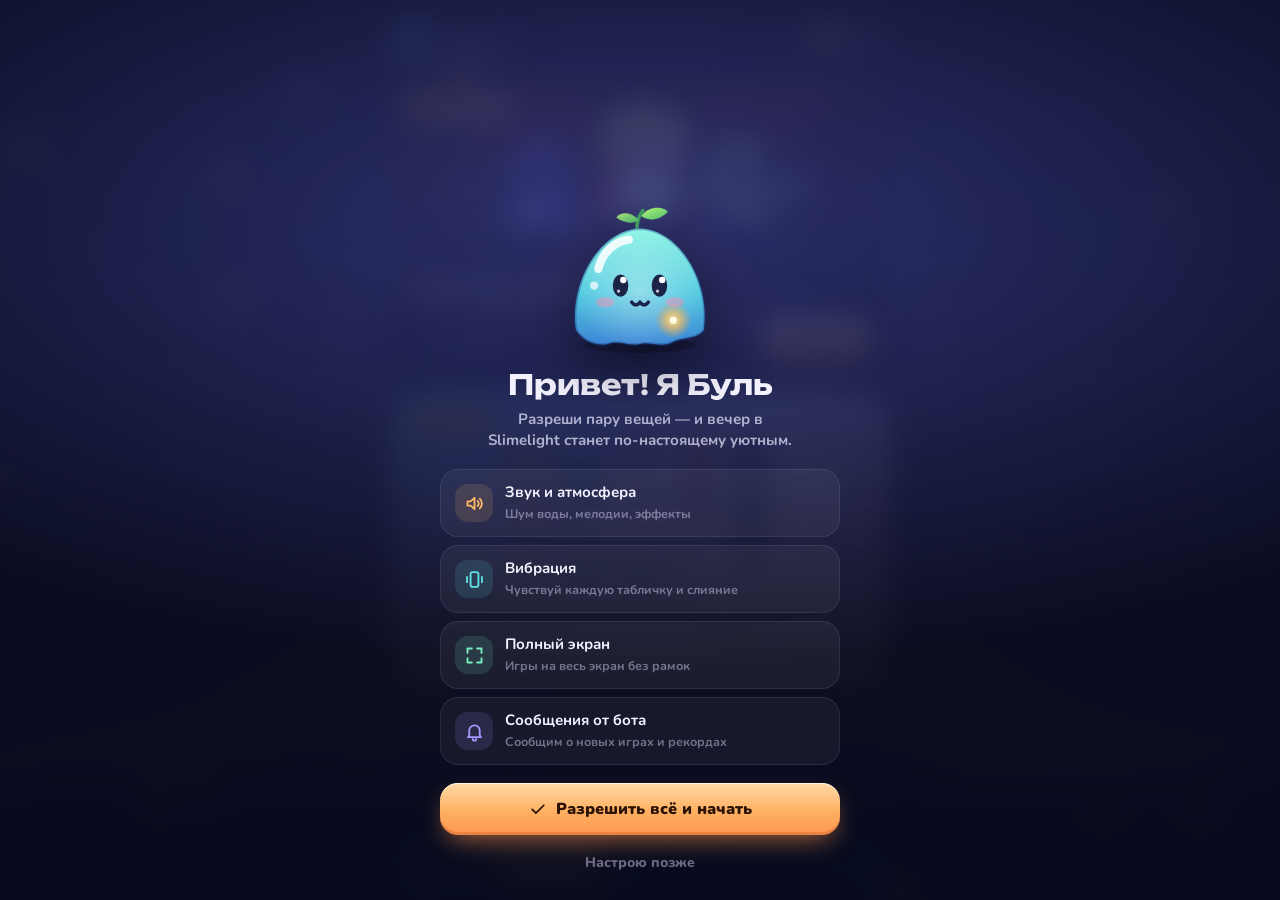
==== commit ad06877d: "update-game" ====
--- a/index.html
+++ b/index.html
@@ -9,7 +9,7 @@
   <link rel="preconnect" href="https://fonts.googleapis.com" />
   <link rel="preconnect" href="https://fonts.gstatic.com" crossorigin />
   <link href="https://fonts.googleapis.com/css2?family=Nunito:wght@600;700;800;900&family=Unbounded:wght@500;600;700;800&family=Pixelify+Sans:wght@500;700&display=swap" rel="stylesheet" />
-  <link rel="stylesheet" href="styles.css?v=202611050744" />
+  <link rel="stylesheet" href="styles.css?v=202611071700" />
   <script src="https://telegram.org/js/telegram-web-app.js?57"></script>
 </head>
 <body>
@@ -25,6 +25,6 @@
     <div class="boot-glow"></div>
     <div class="boot-word">Slimelight</div>
   </div>
-  <script src="app.js?v=202611050744"></script>
+  <script src="app.js?v=202611071700"></script>
 </body>
 </html>
--- a/styles.css
+++ b/styles.css
@@ -1245,3 +1245,24 @@
 .cp-c.g-secret { background: linear-gradient(120deg, #ff3b5c, #ffb3c1, #ff3b5c, #b0123a); background-size: 300% 100%; animation: sdShimmer 2s linear infinite; }
 .cp-c.g-mythic { background: radial-gradient(circle at 50% 40%, #6a2bd6, #0c0612 70%); box-shadow: 0 0 0 2.5px var(--sd-out), 0 3px 0 var(--sd-out), 0 0 14px rgba(150,80,255,.7); }
 .cp-c.g-legendary { box-shadow: 0 0 0 2.5px var(--sd-out), 0 3px 0 var(--sd-out), 0 0 12px rgba(255,200,60,.8); }
+
+/* ===== Звёздный отряд v2: статистика героини, режимы, рамен ===== */
+.pp-st2 { display: flex; gap: 5px; margin: 6px 0 4px; }
+.pp-st2 span { flex: 1; min-width: 0; padding: 3px 4px 4px; border-radius: 9px; background: rgba(255,255,255,.78); box-shadow: 0 0 0 1.5px var(--sd-out, #3b2731); text-align: center; line-height: 1.1; }
+.pp-st2 small { display: block; font-weight: 800; font-size: 8.5px; opacity: .65; white-space: nowrap; }
+.pp-st2 b { display: block; font-family: var(--f-display); font-weight: 800; font-size: 13px; font-variant-numeric: tabular-nums; }
+.md-list { display: grid; gap: 10px; margin: 10px 0 4px; }
+.md-c { text-align: left; padding: 12px 14px 12px; border-radius: 18px; color: #3b2731; background: #fff; box-shadow: 0 0 0 2.5px var(--sd-out, #3b2731), 0 5px 0 var(--sd-out, #3b2731); transition: transform .1s, box-shadow .1s; }
+.md-c:active { transform: translateY(4px); box-shadow: 0 0 0 2.5px var(--sd-out, #3b2731), 0 1px 0 var(--sd-out, #3b2731); }
+.md-c.easy { background: linear-gradient(180deg, #e9ffe0, #fff); }
+.md-c.hard { background: linear-gradient(180deg, #ffe0e6, #fff); }
+.md-c b { display: block; font-family: var(--f-display); font-weight: 800; font-size: 18px; }
+.md-c small { display: block; font-weight: 800; font-size: 12px; opacity: .7; margin: 1px 0 6px; }
+.md-c ul { margin: 0; padding: 0; list-style: none; display: grid; gap: 4px; }
+.md-c li { display: flex; align-items: center; gap: 6px; font-weight: 800; font-size: 12.5px; line-height: 1.25; }
+.sw-extra { display: flex; align-items: center; justify-content: center; gap: 6px; margin: 6px 0 -2px; font-family: var(--f-display); font-weight: 800; font-size: 15px; }
+.ramen-row { margin-bottom: 6px; font-weight: 900; }
+.hi-feed { display: block; width: 100%; margin: 8px 0 2px; padding: 9px 12px; border-radius: 14px; text-align: left; font-weight: 900; font-size: 14px; color: #3b2731; background: linear-gradient(180deg, #fff1c9, #ffd98a); box-shadow: 0 0 0 2.5px #3b2731, 0 4px 0 #3b2731; }
+.hi-feed:active { transform: translateY(3px); box-shadow: 0 0 0 2.5px #3b2731, 0 1px 0 #3b2731; }
+.hi-feed span { float: right; font-size: 12px; opacity: .8; }
+.hi-feed small { display: block; font-weight: 800; font-size: 11px; opacity: .7; margin-top: 2px; }
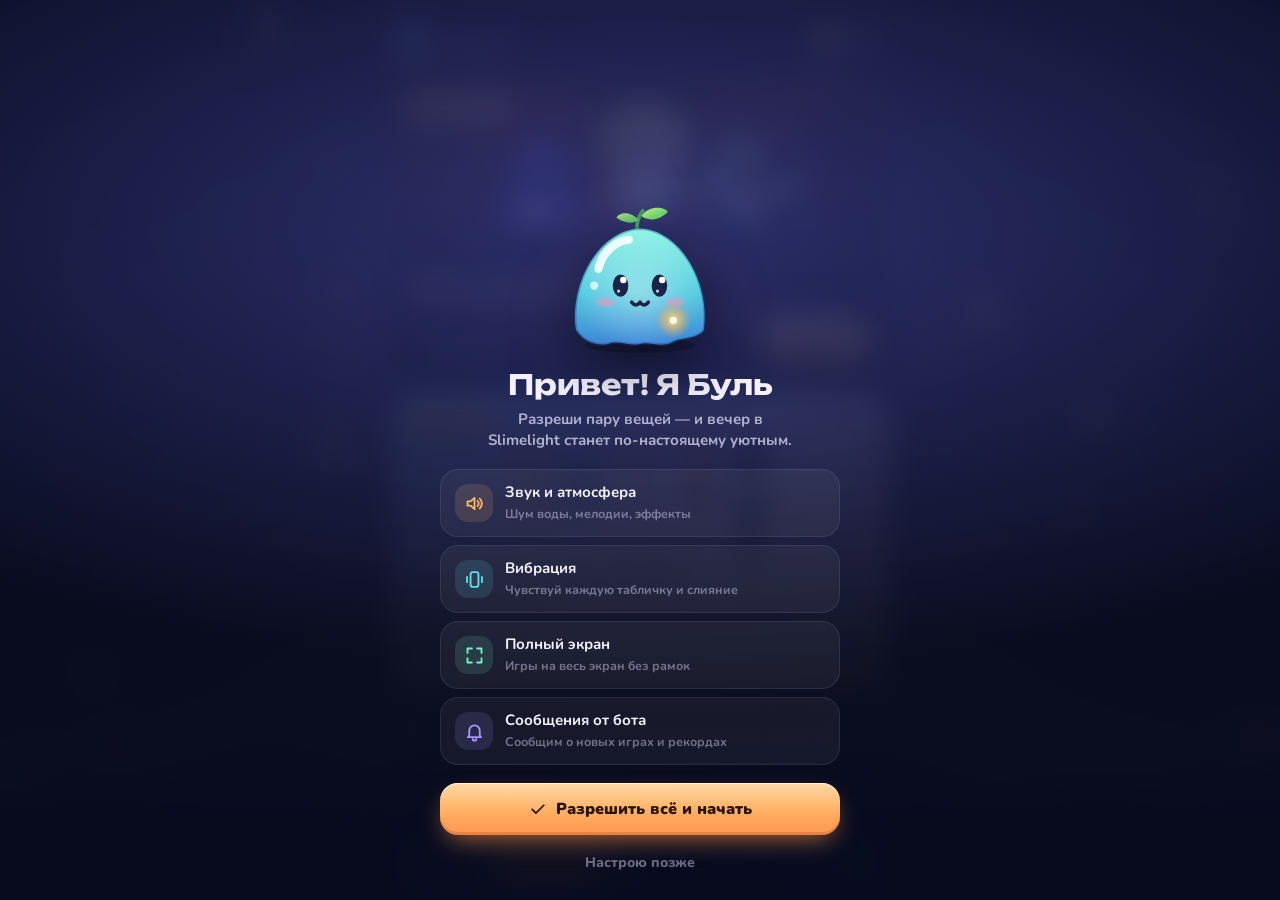
==== commit 6c97fff0: "update-game" ====
--- a/index.html
+++ b/index.html
@@ -9,7 +9,7 @@
   <link rel="preconnect" href="https://fonts.googleapis.com" />
   <link rel="preconnect" href="https://fonts.gstatic.com" crossorigin />
   <link href="https://fonts.googleapis.com/css2?family=Nunito:wght@600;700;800;900&family=Unbounded:wght@500;600;700;800&family=Pixelify+Sans:wght@500;700&display=swap" rel="stylesheet" />
-  <link rel="stylesheet" href="styles.css?v=202611071700" />
+  <link rel="stylesheet" href="styles.css?v=202611071900" />
   <script src="https://telegram.org/js/telegram-web-app.js?57"></script>
 </head>
 <body>
@@ -25,6 +25,6 @@
     <div class="boot-glow"></div>
     <div class="boot-word">Slimelight</div>
   </div>
-  <script src="app.js?v=202611071700"></script>
+  <script src="app.js?v=202611071900"></script>
 </body>
 </html>
--- a/styles.css
+++ b/styles.css
@@ -1266,3 +1266,190 @@
 .hi-feed:active { transform: translateY(3px); box-shadow: 0 0 0 2.5px #3b2731, 0 1px 0 #3b2731; }
 .hi-feed span { float: right; font-size: 12px; opacity: .8; }
 .hi-feed small { display: block; font-weight: 800; font-size: 11px; opacity: .7; margin-top: 2px; }
+
+/* ================= v3: снежная карта, HUD как в референсе ================= */
+.sd-battle { background: #6f9fe0; }
+.sd-battle .bt-hud { display: grid; grid-template-columns: 40px 1fr 40px; align-items: start; gap: 8px; padding: calc(var(--sa-top) + 6px) 8px 0; }
+.sd-battle .bt-btn { width: 38px; height: 38px; border-radius: 12px; background: rgba(15,25,45,.72); color: #fff; box-shadow: 0 0 0 1.5px rgba(255,255,255,.25); }
+.sd-battle .bt-btn.sp.on { background: #ffcf3a; color: #2a1a00; }
+.bt-stage { min-width: 0; text-align: center; }
+.bt-sname { display: flex; justify-content: center; gap: 6px; font-family: var(--f-display); font-weight: 800; font-size: 14px; line-height: 1.1; white-space: nowrap; }
+.bt-sname span { color: #6dff4a; -webkit-text-stroke: 3px #10220a; paint-order: stroke fill; }
+.bt-sname .act { color: #ffe95a; -webkit-text-stroke: 3px #2a1f00; }
+.sd-battle .bt-hearts { position: relative; display: block; height: 18px; margin: 3px 0 0; padding: 0; border-radius: 4px; background: #1b2a1a; box-shadow: 0 0 0 2px #0a0f0a; overflow: hidden; }
+.sd-battle .bt-hearts i { position: absolute; left: 0; top: 0; bottom: 0; background: linear-gradient(180deg, #7dff5a, #22c51e 60%, #129a12); transition: width .35s; }
+.sd-battle .bt-hearts span { position: relative; display: block; text-align: center; font-family: var(--f-display); font-weight: 800; font-size: 12px; line-height: 18px; color: #fff; -webkit-text-stroke: 2.4px #0b1a0b; paint-order: stroke fill; }
+.bt-row2 { display: flex; justify-content: space-between; align-items: center; margin-top: 3px; }
+.sd-battle .bt-wave { flex: none; text-align: left; font-family: var(--f-display); font-weight: 800; font-size: 17px; color: #fff; -webkit-text-stroke: 3px #13203a; paint-order: stroke fill; }
+.sd-battle .bt-wave b { font-size: 21px; color: #fff; -webkit-text-stroke: 3px #13203a; }
+.sd-battle .bt-wave i { font-style: normal; font-size: 12px; opacity: .85; }
+.bt-left { font-family: var(--f-display); font-weight: 800; font-size: 15px; color: #fff; -webkit-text-stroke: 3px #3a0710; paint-order: stroke fill; }
+.bt-left i { font-style: normal; -webkit-text-stroke: 0; margin-right: 2px; }
+.sd-battle .bt-bar { display: block; padding: 6px 6px calc(var(--sa-bot) + 6px); background: linear-gradient(180deg, rgba(10,25,55,0), rgba(10,25,55,.55) 30%, rgba(8,18,40,.85)); border: 0; border-radius: 0; }
+.hb-row { display: flex; gap: 5px; justify-content: center; overflow-x: auto; scrollbar-width: none; padding: 8px 2px 4px; }
+.hb-row::-webkit-scrollbar { display: none; }
+.sd-battle .hb, .hb-e { position: relative; flex: 0 0 auto; width: calc((100% - 30px) / 6); max-width: 70px; min-width: 52px; aspect-ratio: 1 / 1.08; border-radius: 9px; overflow: hidden; background: linear-gradient(180deg, #3b7fe0, #173c8a); box-shadow: 0 0 0 2px #0b1630, inset 0 0 0 2px rgba(120,200,255,.55); transition: transform .12s; }
+.sd-battle .hb.r-secret { background: linear-gradient(180deg, #a25bff, #3a1478); box-shadow: 0 0 0 2px #0b1630, inset 0 0 0 2px rgba(220,170,255,.7), 0 0 10px rgba(180,107,255,.6); }
+.sd-battle .hb.r-mythic { background: linear-gradient(180deg, #2fb8ff, #0b2a63); box-shadow: 0 0 0 2px #0b1630, inset 0 0 0 2px rgba(150,230,255,.8), 0 0 12px rgba(60,190,255,.7); }
+.sd-battle .hb.on { transform: translateY(-7px); box-shadow: 0 0 0 2px #0b1630, inset 0 0 0 2.5px #ffe95a, 0 0 16px 3px rgba(255,230,90,.85); background: linear-gradient(180deg, #3b7fe0, #173c8a); }
+.sd-battle .hb.poor { filter: grayscale(.7) brightness(.8); opacity: 1; }
+.sd-battle .hb-art { position: absolute; inset: 0; height: auto; border-radius: 0; background: radial-gradient(circle at 50% 30%, rgba(255,255,255,.35), rgba(255,255,255,0) 60%); }
+.sd-battle .hb-art img { width: 100%; height: 100%; object-fit: cover; object-position: 50% 12%; }
+.hb-lv { position: absolute; left: 4px; top: 2px; font-family: var(--f-display); font-weight: 800; font-size: 10px; color: #fff; -webkit-text-stroke: 2.4px #0b1630; paint-order: stroke fill; }
+.sd-battle .hb-cost { position: absolute; right: 3px; bottom: 15px; display: flex; align-items: center; gap: 1px; padding: 0; border: 0; font-family: var(--f-display); font-weight: 800; font-size: 10.5px; color: #ffe95a; -webkit-text-stroke: 2.4px #2a1a00; paint-order: stroke fill; }
+.sd-battle .hb-cost em { font-style: normal; display: inline-flex; -webkit-text-stroke: 0; }
+.hb-nm { position: absolute; left: 0; right: 0; bottom: 1px; text-align: center; font-family: var(--f-display); font-weight: 800; font-size: 10px; color: #fff; -webkit-text-stroke: 2.6px #0b1630; paint-order: stroke fill; white-space: nowrap; overflow: hidden; text-overflow: ellipsis; padding: 0 2px; }
+.hb-e { background: linear-gradient(180deg, #2a3550, #161d30); box-shadow: 0 0 0 2px #0b1630, inset 0 0 0 2px rgba(255,255,255,.08); }
+.hb-e i { position: absolute; left: 50%; bottom: 0; width: 56%; height: 64%; transform: translateX(-50%); background: #0e1424; border-radius: 50% 50% 8px 8px / 42% 42% 8px 8px; opacity: .8; }
+.hb-e i::before { content: ''; position: absolute; left: 50%; top: -34%; width: 64%; aspect-ratio: 1; transform: translateX(-50%); border-radius: 50%; background: #0e1424; }
+.bt-lvl { position: relative; display: flex; justify-content: center; align-items: center; gap: 6px; margin: 4px 4px 0; height: 20px; border-radius: 4px; background: #0d1530; box-shadow: 0 0 0 1.5px rgba(255,255,255,.18); font-family: var(--f-display); font-weight: 800; font-size: 12px; color: #fff; }
+.bt-lvl small { font-size: 11px; opacity: .8; font-weight: 800; }
+.bt-lvl b { color: #ffe95a; font-variant-numeric: tabular-nums; }
+.bt-lvl span { display: inline-flex; }
+.sd-battle .bt-go { bottom: 128px; border-radius: 14px; background: linear-gradient(180deg, #7dff5a, #22b81e); box-shadow: 0 0 0 2.5px #0b2a0a, 0 5px 0 #0b2a0a; }
+.sd-battle .bt-go b { color: #fff; -webkit-text-stroke: 2.4px #0b2a0a; paint-order: stroke fill; text-shadow: none; }
+.sd-battle .bt-go small { color: #0b2a0a; }
+.sd-battle .bt-go.boss { background: linear-gradient(180deg, #ffd96b, #ff8a2b); }
+.bt-banner.wc { top: 66%; width: 100%; padding: 6px 0 8px; border-radius: 0; background: linear-gradient(90deg, rgba(60,200,90,0), rgba(60,200,90,.55) 25%, rgba(60,200,90,.55) 75%, rgba(60,200,90,0)); box-shadow: none; }
+.bt-banner.wc .wc-t { display: block; font-style: normal; font-family: var(--f-display); font-weight: 800; font-size: 26px; color: #8dff3a; -webkit-text-stroke: 3.4px #0f3a08; paint-order: stroke fill; }
+.bt-banner.wc .wc-g { font-size: 22px; color: #ffe95a; -webkit-text-stroke: 3px #3a2a00; margin-top: 2px; }
+
+/* ================= Баннер призыва ================= */
+.bn { background: #12061c; color: #fff; overflow-x: hidden; }
+.bn-bg { position: absolute; inset: 0 0 auto; height: 640px; overflow: hidden; pointer-events: none; background: radial-gradient(120% 70% at 50% 18%, #5a1f6e 0%, #2a0c3a 45%, #12061c 80%); }
+.bn-moon { position: absolute; left: 50%; top: 92px; width: 230px; height: 230px; transform: translateX(-50%); border-radius: 50%; background: radial-gradient(circle at 42% 40%, #ffe9fb, #f3b8e6 45%, #c87ac8 75%, #8a3f96); box-shadow: 0 0 60px 20px rgba(255,140,230,.45), 0 0 140px 50px rgba(200,80,200,.25); opacity: .95; }
+.bn-moon::after { content: ''; position: absolute; inset: 0; border-radius: 50%; background: radial-gradient(circle at 30% 60%, rgba(160,80,160,.35) 0 12%, transparent 13%), radial-gradient(circle at 64% 34%, rgba(160,80,160,.3) 0 9%, transparent 10%), radial-gradient(circle at 58% 70%, rgba(160,80,160,.25) 0 7%, transparent 8%); }
+.bn-castle { position: absolute; left: 0; right: 0; top: 150px; width: 100%; height: 260px; fill: #1a0826; filter: drop-shadow(0 0 10px rgba(255,90,220,.35)); }
+.bn-fog { position: absolute; left: 0; right: 0; top: 330px; height: 320px; background: linear-gradient(180deg, rgba(18,6,28,0), #12061c 60%); }
+.bn-petal { position: absolute; top: -20px; width: 9px; height: 12px; border-radius: 80% 10% 80% 10%; background: #ff5fc8; opacity: .8; animation: bnPetal linear infinite; }
+@keyframes bnPetal { to { transform: translate(-60px, 700px) rotate(540deg); } }
+.bn-top { position: relative; z-index: 3; display: flex; align-items: center; gap: 10px; padding: calc(var(--sa-top) + 10px) 12px 4px; }
+.bn-top .sd-back { background: rgba(255,255,255,.12); color: #fff; box-shadow: 0 0 0 1.5px rgba(255,255,255,.35); }
+.bn-ttl { flex: 1; display: flex; align-items: center; gap: 9px; }
+.bn-card { width: 34px; height: 44px; display: grid; place-items: center; border-radius: 5px; background: linear-gradient(160deg, #fff, #e6dcef); color: #1a0826; font-size: 20px; box-shadow: 0 0 0 2px #1a0826, 0 0 0 3.5px rgba(255,255,255,.6); transform: rotate(-8deg); }
+.bn-ttl b { display: block; font-family: var(--f-display); font-weight: 800; font-size: 24px; line-height: 1; color: #fff; text-shadow: 0 2px 10px rgba(255,90,220,.5); }
+.bn-ttl small { display: block; margin-top: 2px; font-weight: 900; font-size: 14px; color: #ff6fd0; }
+.bn-crys { display: flex; align-items: center; gap: 5px; padding: 5px 11px 5px 7px; border-radius: 999px; background: rgba(0,0,0,.45); box-shadow: 0 0 0 1.5px rgba(255,255,255,.3); font-family: var(--f-display); font-weight: 800; font-size: 14px; }
+.bn-meta { position: relative; z-index: 3; padding: 4px 12px 0; }
+.bn-timer { display: inline-flex; align-items: center; gap: 6px; padding: 4px 12px; border-radius: 999px; background: rgba(10,0,16,.75); box-shadow: 0 0 0 1.5px rgba(255,255,255,.3); font-weight: 900; font-size: 13px; }
+.bn-timer b { color: #ff4a6a; font-family: var(--f-display); font-variant-numeric: tabular-nums; }
+.bn-note { margin: 7px 0 0; font-weight: 800; font-size: 13px; font-style: italic; text-shadow: 0 1px 4px #000; }
+.bn-pills { display: flex; flex-wrap: wrap; gap: 6px; margin-top: 8px; }
+.bn-pill { padding: 5px 11px; border-radius: 999px; background: rgba(20,4,30,.82); color: #fff; font-weight: 800; font-size: 12px; box-shadow: 0 0 0 1.5px rgba(255,255,255,.35); }
+.bn-pill.wide { flex-basis: 100%; text-align: center; }
+.bn-stage { position: relative; z-index: 2; height: 330px; margin-top: 4px; }
+.bn-h { position: absolute; bottom: 0; display: flex; justify-content: center; }
+.bn-h img { height: 100%; width: auto; filter: drop-shadow(0 0 14px rgba(255,90,220,.45)); animation: bnIdle 3.6s ease-in-out infinite; transform-origin: 50% 100%; }
+.bn-h.h1 { left: -16%; width: 64%; height: 82%; } .bn-h.h1 img { animation-delay: -1.2s; }
+.bn-h.h3 { right: -16%; width: 64%; height: 86%; } .bn-h.h3 img { animation-delay: -2.1s; }
+.bn-h.h2 { left: 18%; width: 64%; height: 100%; z-index: 2; } .bn-h.h2 img { filter: drop-shadow(0 0 18px rgba(80,180,255,.6)); }
+@keyframes bnIdle { 0%,100% { transform: translateY(0) scaleY(1); } 50% { transform: translateY(-4px) scaleY(1.012); } }
+.bn-lb { position: absolute; bottom: 10px; left: 0; right: 0; text-align: center; text-shadow: 0 2px 6px #000, 0 0 2px #000; }
+.bn-lb b { display: block; font-family: var(--f-display); font-weight: 800; font-size: 16px; }
+.bn-lb small { display: block; font-weight: 900; font-size: 12px; color: #ff4fd8; }
+.bn-lb.big { bottom: 14px; }
+.bn-lb.big b { font-size: 24px; }
+.bn-lb.big small { font-size: 15px; }
+.bn-feat { display: block; font-family: var(--f-display); font-weight: 800; font-style: italic; font-size: 17px; color: #ff6fd0; }
+.bn-pity { position: relative; z-index: 3; margin: 6px 12px 0; display: grid; gap: 5px; }
+.bp { display: grid; grid-template-columns: 16px auto 1fr auto; align-items: center; gap: 7px; font-weight: 900; font-size: 13px; }
+.bp i { font-style: normal; color: var(--rc); }
+.bp-bar { height: 7px; border-radius: 99px; background: rgba(255,255,255,.14); overflow: hidden; }
+.bp-bar em { display: block; height: 100%; background: linear-gradient(90deg, var(--rc), #fff); }
+.bp > span:last-child { font-family: var(--f-display); font-size: 12px; font-variant-numeric: tabular-nums; }
+.bn-tabs { position: relative; z-index: 3; display: flex; gap: 8px; margin: 10px 12px 0; }
+.bn-tab { position: relative; width: 112px; height: 56px; border-radius: 6px; overflow: hidden; background: linear-gradient(135deg, #5a1f6e, #1a0826); box-shadow: 0 0 0 1.5px rgba(255,255,255,.3); }
+.bn-tab.on { box-shadow: 0 0 0 2px #ff6fd0, 0 0 12px rgba(255,111,208,.6); }
+.bn-tab img { position: absolute; right: -4px; top: -6px; height: 140%; }
+.bn-tab span { position: absolute; left: 6px; bottom: 4px; font-weight: 900; font-size: 11.5px; text-shadow: 0 1px 3px #000; }
+.bn-btns.ch-btns { position: relative; z-index: 3; grid-template-columns: 1fr 1fr 1fr; margin: 12px 12px 0; gap: 8px; }
+.bn-btns .ch-open, .bn-auto { display: flex; flex-direction: column; align-items: center; justify-content: center; gap: 3px; padding: 8px 4px; border-radius: 8px; background: rgba(15,4,24,.85); color: #fff; box-shadow: 0 0 0 1.5px rgba(255,255,255,.4); }
+.bn-btns .ch-open b, .bn-auto b { font-family: var(--f-body); font-weight: 900; font-size: 14px; text-shadow: none; }
+.bn-btns .ch-open span { background: transparent; color: #fff; padding: 0; font-size: 12px; }
+.bn-auto span { font-weight: 800; font-size: 11px; opacity: .8; }
+.bn-btns .ch-open.x10 { background: linear-gradient(180deg, #ff6fd0, #a11f8a); box-shadow: 0 0 0 1.5px #ffd1f2, 0 0 14px rgba(255,111,208,.5); }
+.bn .ch-custom { position: relative; z-index: 3; color: var(--sd-ink); }
+.bn-hide { display: none !important; }
+
+/* ================= Анимация выпадения ================= */
+.dc { position: absolute; inset: 0; z-index: 80; background: #000; overflow: hidden; animation: dcIn .35s ease; }
+.dc.out { opacity: 0; transition: opacity .35s; }
+@keyframes dcIn { from { opacity: 0; } }
+.dc canvas { position: absolute; inset: 0; width: 100%; height: 100%; }
+.dc-txt { position: absolute; left: 0; right: 0; top: 30%; text-align: center; font-family: var(--f-display); font-weight: 800; font-size: 40px; color: #fff; opacity: 0; transform: scale(.6); transition: transform .25s cubic-bezier(.3,1.6,.5,1), opacity .2s; -webkit-text-stroke: 3px #000; paint-order: stroke fill; pointer-events: none; }
+.dc-txt.on { opacity: 1; transform: scale(1); }
+.dc-vortex .dc-txt { color: #6ff6ff; } .dc-rin0 .dc-txt { color: #9fdcff; font-size: 30px; letter-spacing: .1em; } .dc-hime .dc-txt { color: #e3b8ff; }
+.dc-name { position: absolute; left: 0; right: 0; bottom: calc(var(--sa-bot) + 70px); text-align: center; opacity: 0; transform: translateY(20px); transition: opacity .5s, transform .5s; pointer-events: none; }
+.dc-name.on { opacity: 1; transform: none; }
+.dc-name small { display: inline-block; padding: 3px 12px; border-radius: 999px; font-weight: 900; font-size: 12px; letter-spacing: .14em; text-transform: uppercase; color: #fff; background: linear-gradient(90deg, #ff3b5c, #ff6fd0); }
+.dc-rin0 .dc-name small { background: linear-gradient(90deg, #1d4dff, #3fd0ff); }
+.dc-name b { display: block; margin-top: 6px; font-family: var(--f-display); font-weight: 800; font-size: 40px; line-height: 1; color: #fff; text-shadow: 0 0 20px rgba(255,255,255,.5); }
+.dc-name em { display: block; font-style: normal; font-weight: 900; font-size: 18px; color: #e3b8ff; }
+.dc-vortex .dc-name em { color: #6ff6ff; } .dc-rin0 .dc-name em { color: #9fdcff; }
+.dc-name i { display: block; margin-top: 8px; font-style: normal; font-weight: 900; font-size: 12px; letter-spacing: .2em; color: #ffe95a; }
+.dc-skip { position: absolute; left: 0; right: 0; bottom: calc(var(--sa-bot) + 22px); text-align: center; font-weight: 800; font-size: 12px; color: rgba(255,255,255,.6); pointer-events: none; }
+
+/* ================= Режимы игры (соты) ================= */
+.mh { background: linear-gradient(180deg, #3f7fd6 0%, #79b3ec 40%, #cfe4f7 100%); color: #fff; }
+.mh-sky { position: absolute; inset: 0; pointer-events: none; background: radial-gradient(60% 30% at 20% 10%, rgba(255,255,255,.5), transparent), radial-gradient(50% 25% at 85% 25%, rgba(255,255,255,.35), transparent); }
+.mh .sd-top { position: relative; }
+.mh .sd-ttl { color: #fff; }
+.mh-sub { position: relative; margin: -4px 16px 8px 66px; font-weight: 800; font-size: 13px; opacity: .9; text-shadow: 0 1px 3px rgba(0,0,0,.4); }
+.mh-grid { position: relative; padding: 4px 0 20px; }
+.mh-row { display: flex; justify-content: center; gap: 6px; margin-bottom: -18px; }
+.mh-row.odd { transform: translateX(0); }
+.mh-h { position: relative; width: 104px; height: 118px; animation: sdIn .45s var(--ease-spring) both; animation-delay: var(--d); }
+.mh-h::before { content: ''; position: absolute; inset: 0; clip-path: polygon(50% 0, 100% 25%, 100% 75%, 50% 100%, 0 75%, 0 25%); background: linear-gradient(180deg, #ffe6a0, #b5832c 50%, #6e4a12); }
+.mh-in { position: absolute; inset: 5px; clip-path: polygon(50% 0, 100% 25%, 100% 75%, 50% 100%, 0 75%, 0 25%); background: radial-gradient(circle at 50% 35%, rgba(255,255,255,.35), transparent 50%), linear-gradient(180deg, #4f8ed9, #1a3f7c 70%, #0f2550); display: flex; flex-direction: column; align-items: center; justify-content: center; gap: 2px; padding: 10px 6px 0; text-align: center; }
+.mh-h.off .mh-in { filter: saturate(.55) brightness(.75); }
+.mh-star { font-size: 26px; color: #ffe08a; text-shadow: 0 0 8px rgba(255,220,120,.9); }
+.mh-in b { font-weight: 900; font-size: 12px; line-height: 1.1; text-shadow: 0 1px 2px #000, 0 0 4px var(--c); }
+.mh-h.on .mh-in b { color: #ffd9f3; }
+.mh-in small { font-weight: 800; font-size: 10px; opacity: .75; }
+.mh-gem { position: absolute; left: 50%; top: -6px; width: 16px; height: 16px; transform: translateX(-50%) rotate(45deg); background: var(--c); box-shadow: 0 0 0 2px #6e4a12, 0 0 10px var(--c); z-index: 2; }
+.mh-gem.b { top: auto; bottom: -6px; width: 11px; height: 11px; }
+.mh-h:active { transform: scale(.95); }
+
+/* ================= Выбор этапа ================= */
+.st { background: #1a0f2e; color: #fff; }
+.st-bg { position: absolute; inset: 0; pointer-events: none; background: radial-gradient(80% 40% at 30% 20%, rgba(90,60,200,.45), transparent), radial-gradient(60% 40% at 90% 60%, rgba(150,60,200,.35), transparent), linear-gradient(180deg, #2a1d55, #150c26 60%); }
+.st .sd-top { position: relative; } .st .sd-ttl { color: #fff; }
+.st-sub { position: relative; margin: -4px 16px 6px 66px; font-weight: 800; font-size: 13px; color: #e6d6ff; }
+.st-portal { position: relative; width: 168px; height: 268px; margin: 6px auto 0; }
+.st-arch { position: absolute; inset: 0; clip-path: polygon(50% 0, 62% 6%, 80% 16%, 92% 30%, 100% 46%, 100% 100%, 0 100%, 0 46%, 8% 30%, 20% 16%, 38% 6%); background: linear-gradient(180deg, #9bff6a, #23c12c 40%, #0f6a1a); filter: drop-shadow(0 0 14px rgba(110,255,80,.75)); }
+.st-arch::before { content: ''; position: absolute; inset: 5px; clip-path: inherit; background: linear-gradient(180deg, #2a2f3d, #12141c); }
+.st-prev { position: absolute; inset: 11px; width: calc(100% - 22px); height: calc(100% - 22px); clip-path: polygon(50% 0, 62% 6%, 80% 16%, 92% 30%, 100% 46%, 100% 100%, 0 100%, 0 46%, 8% 30%, 20% 16%, 38% 6%); }
+.st-glass { position: absolute; inset: 11px; clip-path: polygon(50% 0, 62% 6%, 80% 16%, 92% 30%, 100% 46%, 100% 100%, 0 100%, 0 46%, 8% 30%, 20% 16%, 38% 6%); background: linear-gradient(120deg, rgba(255,255,255,.25), transparent 40%, transparent 70%, rgba(255,255,255,.12)); pointer-events: none; }
+.st-sp { position: absolute; width: 16px; height: 16px; background: #7dff5a; transform: rotate(45deg); box-shadow: 0 0 12px #7dff5a; }
+.st-sp.s1 { left: 50%; top: -12px; margin-left: -8px; width: 20px; height: 20px; margin-left: -10px; }
+.st-sp.s2 { left: -7px; top: 44%; } .st-sp.s3 { right: -7px; top: 44%; }
+.st-info { position: relative; margin: 14px 14px 0; }
+.st-info h2 { margin: 0; font-weight: 700; font-size: 26px; color: #f0e8ff; text-shadow: 0 2px 12px rgba(180,120,255,.6); }
+.st-chips { display: flex; gap: 6px; margin-top: 6px; }
+.st-chips span { padding: 3px 10px; border-radius: 999px; background: rgba(110,60,200,.55); box-shadow: 0 0 0 1px rgba(200,160,255,.5); font-weight: 800; font-size: 11.5px; }
+.st-lab { margin: 12px 0 5px; font-weight: 800; font-size: 13px; color: #e6d6ff; border-bottom: 1px solid rgba(200,170,255,.25); padding-bottom: 3px; }
+.st-act { width: 100%; display: flex; align-items: center; gap: 10px; padding: 10px 14px; border-radius: 10px; background: linear-gradient(90deg, #8a4fe0, #6a2bd6); box-shadow: 0 0 0 1.5px #d6b8ff; color: #fff; font-weight: 900; font-size: 15px; }
+.st-act i { width: 14px; height: 14px; border-radius: 50%; box-shadow: 0 0 0 2px #fff; background: radial-gradient(circle, #fff 0 35%, transparent 40%); }
+.st-md { display: grid; grid-template-columns: 1fr 1fr; gap: 8px; }
+.st-md button { padding: 9px 0; border-radius: 10px; background: rgba(255,255,255,.08); box-shadow: 0 0 0 1.5px rgba(255,255,255,.25); color: #fff; font-weight: 900; font-size: 14px; }
+.st-md button.on[data-md=easy] { background: linear-gradient(180deg, #7dff5a, #22b81e); color: #0b2a0a; box-shadow: 0 0 0 1.5px #c9ffb8, 0 0 12px rgba(110,255,80,.5); }
+.st-md button.on[data-md=hard] { background: linear-gradient(180deg, #ff6b6b, #c41d3a); box-shadow: 0 0 0 1.5px #ffc2c2, 0 0 12px rgba(255,80,80,.5); }
+.st-prog { height: 8px; border-radius: 99px; background: rgba(255,255,255,.12); overflow: hidden; }
+.st-prog i { display: block; height: 100%; min-width: 4px; background: linear-gradient(90deg, #c38bff, #f0e2ff); }
+.st-pt { display: flex; justify-content: space-between; margin-top: 4px; font-weight: 800; font-size: 11.5px; opacity: .85; }
+.st-rw { display: grid; grid-template-columns: repeat(auto-fill, minmax(70px, 1fr)); gap: 7px; }
+.rw { position: relative; aspect-ratio: 1; border-radius: 8px; display: flex; flex-direction: column; align-items: center; justify-content: center; gap: 2px; box-shadow: 0 0 0 2px rgba(255,255,255,.5), inset 0 0 14px rgba(0,0,0,.35); }
+.rw.r-leg { background: linear-gradient(160deg, #ffcf5a, #c4730e); }
+.rw.r-gold { background: linear-gradient(160deg, #ffe36a, #b7840c); }
+.rw.r-ep { background: linear-gradient(160deg, #c38bff, #5a20b0); }
+.rw em { position: absolute; right: 4px; top: 3px; font-style: normal; font-family: var(--f-display); font-weight: 800; font-size: 11px; color: #fff; -webkit-text-stroke: 2.2px #2a1a00; paint-order: stroke fill; }
+.rw small { font-weight: 900; font-size: 9px; text-align: center; line-height: 1.05; text-shadow: 0 1px 2px #000; padding: 0 3px; }
+.rm-ic { font-size: 26px; line-height: 1; }
+.st-note { margin: 8px 0 0; font-weight: 800; font-size: 12px; color: #ffe08a; }
+.st-go { display: block; width: 62%; margin: 16px auto 0; padding: 13px 0; border-radius: 999px; background: linear-gradient(180deg, #9bff6a, #2fcf3a 55%, #18a224); color: #fff; font-family: var(--f-display); font-weight: 800; font-size: 20px; -webkit-text-stroke: 2.6px #0b3a0a; paint-order: stroke fill; box-shadow: 0 0 0 2px #c9ffb8, 0 6px 0 #0d5a12, 0 0 20px rgba(110,255,80,.45); }
+.st-go:active { transform: translateY(4px); box-shadow: 0 0 0 2px #c9ffb8, 0 2px 0 #0d5a12; }
+.mh .sd-back, .st .sd-back { color: #3b2731; }
+.mh .sd-crys, .st .sd-crys { color: #3b2731; }
+.st-rw .st-note { grid-column: 1 / -1; }
+.mh-row { margin-bottom: -10px; }
+.sd-battle .bt-go { left: 41%; }
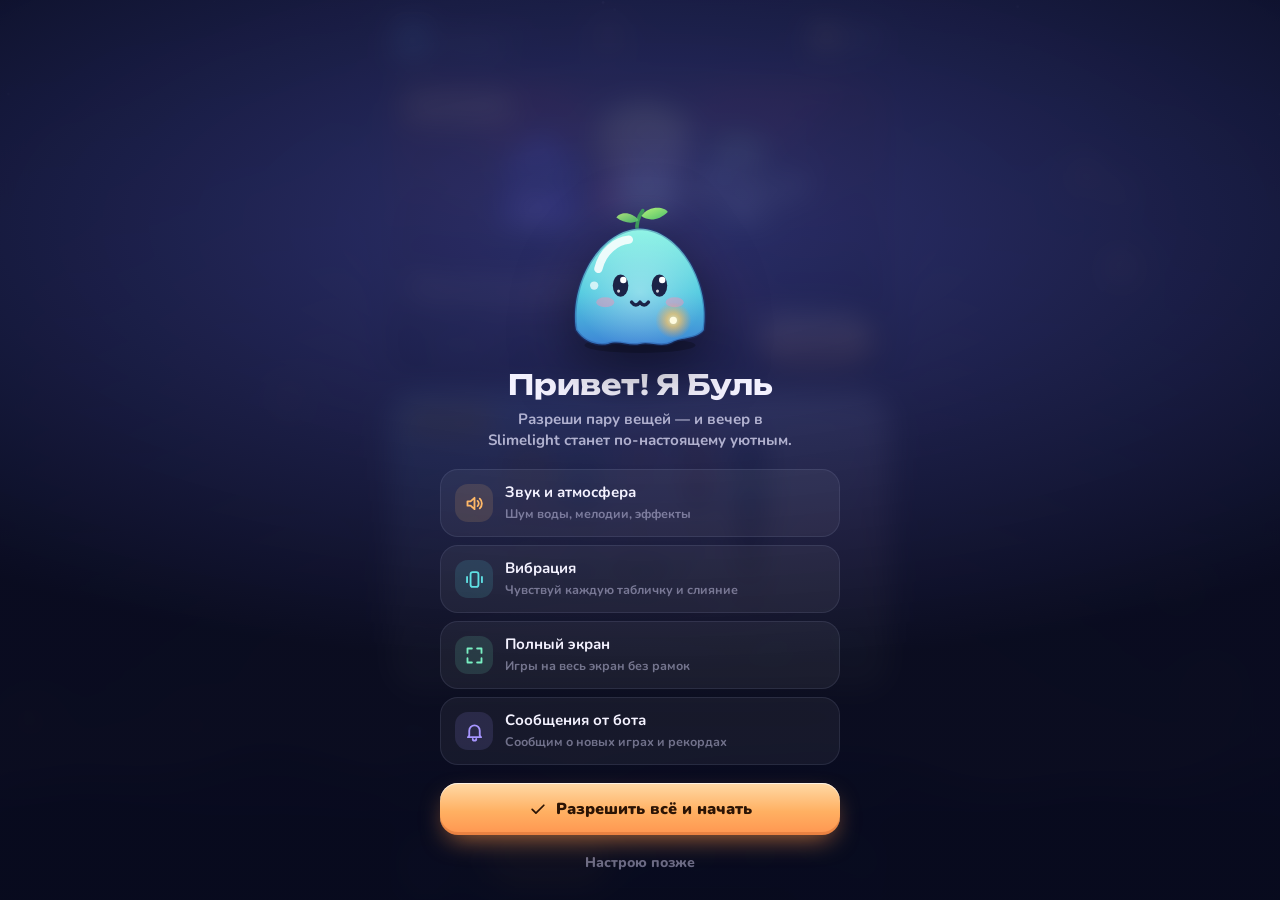
==== commit 8fe33ffa: "update-game" ====
--- a/index.html
+++ b/index.html
@@ -9,7 +9,7 @@
   <link rel="preconnect" href="https://fonts.googleapis.com" />
   <link rel="preconnect" href="https://fonts.gstatic.com" crossorigin />
   <link href="https://fonts.googleapis.com/css2?family=Nunito:wght@600;700;800;900&family=Unbounded:wght@500;600;700;800&family=Pixelify+Sans:wght@500;700&display=swap" rel="stylesheet" />
-  <link rel="stylesheet" href="styles.css?v=202611071900" />
+  <link rel="stylesheet" href="styles.css?v=202611072000" />
   <script src="https://telegram.org/js/telegram-web-app.js?57"></script>
 </head>
 <body>
@@ -25,6 +25,6 @@
     <div class="boot-glow"></div>
     <div class="boot-word">Slimelight</div>
   </div>
-  <script src="app.js?v=202611071900"></script>
+  <script src="app.js?v=202611072000"></script>
 </body>
 </html>
--- a/styles.css
+++ b/styles.css
@@ -1314,62 +1314,93 @@
 .bt-banner.wc .wc-t { display: block; font-style: normal; font-family: var(--f-display); font-weight: 800; font-size: 26px; color: #8dff3a; -webkit-text-stroke: 3.4px #0f3a08; paint-order: stroke fill; }
 .bt-banner.wc .wc-g { font-size: 22px; color: #ffe95a; -webkit-text-stroke: 3px #3a2a00; margin-top: 2px; }
 
-/* ================= Баннер призыва ================= */
-.bn { background: #12061c; color: #fff; overflow-x: hidden; }
-.bn-bg { position: absolute; inset: 0 0 auto; height: 640px; overflow: hidden; pointer-events: none; background: radial-gradient(120% 70% at 50% 18%, #5a1f6e 0%, #2a0c3a 45%, #12061c 80%); }
-.bn-moon { position: absolute; left: 50%; top: 92px; width: 230px; height: 230px; transform: translateX(-50%); border-radius: 50%; background: radial-gradient(circle at 42% 40%, #ffe9fb, #f3b8e6 45%, #c87ac8 75%, #8a3f96); box-shadow: 0 0 60px 20px rgba(255,140,230,.45), 0 0 140px 50px rgba(200,80,200,.25); opacity: .95; }
-.bn-moon::after { content: ''; position: absolute; inset: 0; border-radius: 50%; background: radial-gradient(circle at 30% 60%, rgba(160,80,160,.35) 0 12%, transparent 13%), radial-gradient(circle at 64% 34%, rgba(160,80,160,.3) 0 9%, transparent 10%), radial-gradient(circle at 58% 70%, rgba(160,80,160,.25) 0 7%, transparent 8%); }
-.bn-castle { position: absolute; left: 0; right: 0; top: 150px; width: 100%; height: 260px; fill: #1a0826; filter: drop-shadow(0 0 10px rgba(255,90,220,.35)); }
-.bn-fog { position: absolute; left: 0; right: 0; top: 330px; height: 320px; background: linear-gradient(180deg, rgba(18,6,28,0), #12061c 60%); }
-.bn-petal { position: absolute; top: -20px; width: 9px; height: 12px; border-radius: 80% 10% 80% 10%; background: #ff5fc8; opacity: .8; animation: bnPetal linear infinite; }
-@keyframes bnPetal { to { transform: translate(-60px, 700px) rotate(540deg); } }
-.bn-top { position: relative; z-index: 3; display: flex; align-items: center; gap: 10px; padding: calc(var(--sa-top) + 10px) 12px 4px; }
-.bn-top .sd-back { background: rgba(255,255,255,.12); color: #fff; box-shadow: 0 0 0 1.5px rgba(255,255,255,.35); }
-.bn-ttl { flex: 1; display: flex; align-items: center; gap: 9px; }
-.bn-card { width: 34px; height: 44px; display: grid; place-items: center; border-radius: 5px; background: linear-gradient(160deg, #fff, #e6dcef); color: #1a0826; font-size: 20px; box-shadow: 0 0 0 2px #1a0826, 0 0 0 3.5px rgba(255,255,255,.6); transform: rotate(-8deg); }
-.bn-ttl b { display: block; font-family: var(--f-display); font-weight: 800; font-size: 24px; line-height: 1; color: #fff; text-shadow: 0 2px 10px rgba(255,90,220,.5); }
-.bn-ttl small { display: block; margin-top: 2px; font-weight: 900; font-size: 14px; color: #ff6fd0; }
-.bn-crys { display: flex; align-items: center; gap: 5px; padding: 5px 11px 5px 7px; border-radius: 999px; background: rgba(0,0,0,.45); box-shadow: 0 0 0 1.5px rgba(255,255,255,.3); font-family: var(--f-display); font-weight: 800; font-size: 14px; }
-.bn-meta { position: relative; z-index: 3; padding: 4px 12px 0; }
-.bn-timer { display: inline-flex; align-items: center; gap: 6px; padding: 4px 12px; border-radius: 999px; background: rgba(10,0,16,.75); box-shadow: 0 0 0 1.5px rgba(255,255,255,.3); font-weight: 900; font-size: 13px; }
-.bn-timer b { color: #ff4a6a; font-family: var(--f-display); font-variant-numeric: tabular-nums; }
-.bn-note { margin: 7px 0 0; font-weight: 800; font-size: 13px; font-style: italic; text-shadow: 0 1px 4px #000; }
-.bn-pills { display: flex; flex-wrap: wrap; gap: 6px; margin-top: 8px; }
-.bn-pill { padding: 5px 11px; border-radius: 999px; background: rgba(20,4,30,.82); color: #fff; font-weight: 800; font-size: 12px; box-shadow: 0 0 0 1.5px rgba(255,255,255,.35); }
-.bn-pill.wide { flex-basis: 100%; text-align: center; }
-.bn-stage { position: relative; z-index: 2; height: 330px; margin-top: 4px; }
-.bn-h { position: absolute; bottom: 0; display: flex; justify-content: center; }
-.bn-h img { height: 100%; width: auto; filter: drop-shadow(0 0 14px rgba(255,90,220,.45)); animation: bnIdle 3.6s ease-in-out infinite; transform-origin: 50% 100%; }
-.bn-h.h1 { left: -16%; width: 64%; height: 82%; } .bn-h.h1 img { animation-delay: -1.2s; }
-.bn-h.h3 { right: -16%; width: 64%; height: 86%; } .bn-h.h3 img { animation-delay: -2.1s; }
-.bn-h.h2 { left: 18%; width: 64%; height: 100%; z-index: 2; } .bn-h.h2 img { filter: drop-shadow(0 0 18px rgba(80,180,255,.6)); }
-@keyframes bnIdle { 0%,100% { transform: translateY(0) scaleY(1); } 50% { transform: translateY(-4px) scaleY(1.012); } }
-.bn-lb { position: absolute; bottom: 10px; left: 0; right: 0; text-align: center; text-shadow: 0 2px 6px #000, 0 0 2px #000; }
-.bn-lb b { display: block; font-family: var(--f-display); font-weight: 800; font-size: 16px; }
-.bn-lb small { display: block; font-weight: 900; font-size: 12px; color: #ff4fd8; }
-.bn-lb.big { bottom: 14px; }
-.bn-lb.big b { font-size: 24px; }
-.bn-lb.big small { font-size: 15px; }
-.bn-feat { display: block; font-family: var(--f-display); font-weight: 800; font-style: italic; font-size: 17px; color: #ff6fd0; }
-.bn-pity { position: relative; z-index: 3; margin: 6px 12px 0; display: grid; gap: 5px; }
-.bp { display: grid; grid-template-columns: 16px auto 1fr auto; align-items: center; gap: 7px; font-weight: 900; font-size: 13px; }
-.bp i { font-style: normal; color: var(--rc); }
-.bp-bar { height: 7px; border-radius: 99px; background: rgba(255,255,255,.14); overflow: hidden; }
-.bp-bar em { display: block; height: 100%; background: linear-gradient(90deg, var(--rc), #fff); }
-.bp > span:last-child { font-family: var(--f-display); font-size: 12px; font-variant-numeric: tabular-nums; }
-.bn-tabs { position: relative; z-index: 3; display: flex; gap: 8px; margin: 10px 12px 0; }
-.bn-tab { position: relative; width: 112px; height: 56px; border-radius: 6px; overflow: hidden; background: linear-gradient(135deg, #5a1f6e, #1a0826); box-shadow: 0 0 0 1.5px rgba(255,255,255,.3); }
-.bn-tab.on { box-shadow: 0 0 0 2px #ff6fd0, 0 0 12px rgba(255,111,208,.6); }
-.bn-tab img { position: absolute; right: -4px; top: -6px; height: 140%; }
-.bn-tab span { position: absolute; left: 6px; bottom: 4px; font-weight: 900; font-size: 11.5px; text-shadow: 0 1px 3px #000; }
-.bn-btns.ch-btns { position: relative; z-index: 3; grid-template-columns: 1fr 1fr 1fr; margin: 12px 12px 0; gap: 8px; }
-.bn-btns .ch-open, .bn-auto { display: flex; flex-direction: column; align-items: center; justify-content: center; gap: 3px; padding: 8px 4px; border-radius: 8px; background: rgba(15,4,24,.85); color: #fff; box-shadow: 0 0 0 1.5px rgba(255,255,255,.4); }
-.bn-btns .ch-open b, .bn-auto b { font-family: var(--f-body); font-weight: 900; font-size: 14px; text-shadow: none; }
-.bn-btns .ch-open span { background: transparent; color: #fff; padding: 0; font-size: 12px; }
-.bn-auto span { font-weight: 800; font-size: 11px; opacity: .8; }
-.bn-btns .ch-open.x10 { background: linear-gradient(180deg, #ff6fd0, #a11f8a); box-shadow: 0 0 0 1.5px #ffd1f2, 0 0 14px rgba(255,111,208,.5); }
-.bn .ch-custom { position: relative; z-index: 3; color: var(--sd-ink); }
+/* ================= Баннер призыва (как в референсе) ================= */
+.bn { background: #14040f; color: #fff; overflow: hidden; }
+.bn-cv { position: absolute; inset: 0; width: 100%; height: 100%; display: block; }
+.bn-petals { position: absolute; inset: 0; pointer-events: none; overflow: hidden; z-index: 1; }
+.bn-petal { position: absolute; top: -20px; width: 10px; height: 13px; border-radius: 80% 10% 80% 10%; background: linear-gradient(135deg, #ff9ae0, #e0358f); opacity: .85; animation: bnPetal linear infinite; }
+@keyframes bnPetal { to { transform: translate(-80px, 110vh) rotate(600deg); } }
+.bn-left { position: absolute; z-index: 4; left: 14px; top: calc(var(--sa-top) + 10px); width: min(330px, 42vw); }
+.bn-ttl { display: flex; align-items: center; gap: 10px; }
+.bn-back { width: 36px; height: 36px; flex: none; display: grid; place-items: center; border-radius: 50%; background: rgba(0,0,0,.5); color: #fff; box-shadow: 0 0 0 1.5px rgba(255,255,255,.4); }
+.bn-card { width: 38px; height: 50px; flex: none; display: grid; place-items: center; border-radius: 5px; background: linear-gradient(160deg, #ffffff, #e6dcef); color: #1a0826; font-size: 22px; box-shadow: 0 0 0 2px #1a0826, 0 0 0 3.5px rgba(255,255,255,.7); transform: rotate(-8deg); }
+.bn-ttl b { display: block; font-weight: 400; font-size: clamp(22px, 3.2vw, 34px); line-height: 1; color: #fff; text-shadow: 0 2px 10px rgba(0,0,0,.6); }
+.bn-ttl small { display: block; margin-top: 3px; font-weight: 600; font-size: clamp(14px, 1.8vw, 20px); color: #ff5fd0; }
+.bn-timer { display: inline-flex; align-items: center; gap: 7px; margin-top: 10px; padding: 4px 14px; border-radius: 999px; background: rgba(8,0,10,.85); box-shadow: 0 0 0 1.5px rgba(255,255,255,.35); font-weight: 900; font-size: 14px; }
+.bn-timer b { color: #ff3b55; font-variant-numeric: tabular-nums; }
+.bn-note { margin: 8px 0 0; font-weight: 700; font-size: 14px; font-style: italic; line-height: 1.25; text-shadow: 0 1px 4px #000; }
+.bn-pill { display: block; padding: 6px 12px; border-radius: 999px; background: rgba(20,4,24,.88); color: #fff; font-weight: 700; font-size: 13px; text-align: center; box-shadow: 0 0 0 1.5px rgba(255,170,230,.55); }
+.bn-pill.wide { margin-top: 9px; }
+.bn-pills { display: flex; gap: 6px; margin-top: 6px; } .bn-pills .bn-pill { flex: 1; font-size: 12px; padding: 6px 6px; }
+.bn-luck { display: none; margin-top: 8px; padding: 5px 10px; border-radius: 10px; background: rgba(30,140,60,.75); font-weight: 800; font-size: 12px; box-shadow: 0 0 0 1.5px #a9ffb8; }
+.bn-luck.on { display: inline-block; }
+.bn-right { position: absolute; z-index: 4; right: 12px; top: calc(var(--sa-top) + 10px); width: 118px; display: flex; flex-direction: column; gap: 8px; align-items: stretch; }
+.bn-topr { display: flex; justify-content: flex-end; gap: 8px; align-items: center; margin-bottom: 18px; }
+.bn-gem { width: 34px; height: 34px; display: grid; place-items: center; border-radius: 9px; background: linear-gradient(135deg, #ff7ad9, #a3237f); font-size: 18px; box-shadow: 0 0 10px rgba(255,90,210,.6); transform: rotate(10deg); }
+.bn-x { width: 34px; height: 34px; display: grid; place-items: center; border-radius: 8px; background: linear-gradient(135deg, #ff4d6a, #b0123a); color: #fff; font-weight: 900; font-size: 16px; clip-path: polygon(50% 0, 100% 85%, 0 85%); padding-top: 8px; }
+.bn-boost { position: relative; display: flex; flex-direction: column; align-items: center; padding: 6px 6px 8px; border-radius: 10px; text-align: center; overflow: hidden; }
+.bn-boost.g { background: linear-gradient(180deg, #2fbf6a, #0d6b38); box-shadow: 0 0 0 2px #0a2f18, inset 0 0 0 2px rgba(180,255,200,.5), 0 0 14px rgba(60,220,120,.35); }
+.bn-boost.v { background: linear-gradient(180deg, #a35be8, #4b1c86); box-shadow: 0 0 0 2px #1e0a36, inset 0 0 0 2px rgba(230,190,255,.55), 0 0 14px rgba(180,100,255,.4); }
+.bb-p { display: flex; align-items: center; gap: 3px; padding: 1px 10px; border-radius: 999px; background: rgba(0,0,0,.45); font-weight: 900; font-size: 12px; }
+.bn-boost img { height: 52px; margin: 2px 0; filter: drop-shadow(0 2px 4px rgba(0,0,0,.6)); }
+.bn-boost b { font-weight: 800; font-size: 13px; text-shadow: 0 1px 2px #000; }
+.bn-boost small { font-weight: 800; font-size: 11px; opacity: .95; }
+.bn-boost button { margin-top: 4px; width: 86%; padding: 4px 0; border-radius: 999px; background: linear-gradient(180deg, #6cff7d, #1eae36); color: #fff; font-weight: 900; font-size: 13px; text-shadow: 0 1px 1px #064; box-shadow: 0 0 0 1.5px #063d14; }
+.bn-boost.v button { background: linear-gradient(180deg, #d9a4ff, #8a3ad8); box-shadow: 0 0 0 1.5px #2c0c52; }
+.bn-more { padding: 7px 0; border-radius: 8px; background: rgba(15,4,20,.88); color: #fff; font-weight: 700; font-size: 13px; box-shadow: 0 0 0 1.5px rgba(255,255,255,.35); }
+.bn-stage { position: absolute; z-index: 2; left: 16%; right: 13%; top: 3%; bottom: 128px; }
+.bn-h { position: absolute; bottom: 0; display: flex; justify-content: center; align-items: flex-end; }
+.bn-h img { height: 100%; width: auto; max-width: 140%; object-fit: contain; animation: bnIdle 3.6s ease-in-out infinite; transform-origin: 50% 100%; filter: drop-shadow(0 0 16px rgba(255,90,220,.5)) drop-shadow(0 6px 10px rgba(0,0,0,.6)); }
+.bn-h.h1 { left: -2%; width: 40%; height: 88%; } .bn-h.h1 img { animation-delay: -1.2s; }
+.bn-h.h3 { right: -2%; width: 40%; height: 92%; } .bn-h.h3 img { animation-delay: -2.1s; }
+.bn-h.h2 { left: 29%; width: 42%; height: 94%; z-index: 2; } .bn-h.h2 img { filter: drop-shadow(0 0 18px rgba(80,180,255,.65)) drop-shadow(0 6px 10px rgba(0,0,0,.6)); }
+@keyframes bnIdle { 0%,100% { transform: translateY(0) scaleY(1); } 50% { transform: translateY(-5px) scaleY(1.012); } }
+.bn-lb { position: absolute; z-index: 5; left: 0; right: 0; top: 40%; text-align: center; text-shadow: 0 2px 6px #000, 0 0 3px #000; pointer-events: none; }
+.bn-lb b { display: block; font-weight: 600; font-size: clamp(14px, 1.7vw, 19px); }
+.bn-lb small { display: block; font-weight: 800; font-size: clamp(12px, 1.4vw, 16px); color: #ff4fd8; }
+.bn-h.h1 .bn-lb { left: -10%; right: 45%; } .bn-h.h3 .bn-lb { left: 45%; right: -10%; }
+.bn-lb.big { top: 34%; } .bn-lb.big b { font-size: clamp(22px, 3vw, 34px); } .bn-lb.big small { font-size: clamp(16px, 2.2vw, 26px); }
+.bn-feat { display: block; font-weight: 800; font-style: italic; font-size: clamp(18px, 2.6vw, 30px); color: #fff; text-shadow: 0 0 10px #ff4fd8, 0 2px 4px #000; }
+.bn-bottom { position: absolute; z-index: 4; left: 0; right: 0; bottom: 0; padding: 0 12px calc(var(--sa-bot) + 10px); display: grid; grid-template-columns: auto 1fr; grid-template-rows: auto auto; gap: 8px 12px; align-items: end; background: linear-gradient(180deg, rgba(20,4,15,0), rgba(20,4,15,.7) 40%); }
+.bn-pity { grid-column: 1; grid-row: 1; display: grid; gap: 4px; }
+.bp { display: grid; grid-template-columns: 14px auto 18px auto; align-items: center; gap: 7px; font-weight: 700; font-size: 13px; text-shadow: 0 1px 3px #000; }
+.bp i { font-style: normal; color: #ff6fd0; }
+.bp-ring { width: 18px; height: 18px; border-radius: 50%; background: conic-gradient(#ff4fd8 var(--p), rgba(255,255,255,.2) 0); box-shadow: 0 0 0 1.5px rgba(255,255,255,.6); }
+.bp > span:last-child { font-variant-numeric: tabular-nums; }
+.bn-tabs { grid-column: 1; grid-row: 2; display: flex; gap: 6px; }
+.bn-tab { position: relative; width: 112px; height: 66px; border-radius: 6px; overflow: hidden; background: linear-gradient(135deg, #5a1f6e, #1a0826); box-shadow: 0 0 0 1.5px rgba(255,255,255,.35); }
+.bn-tab.on { box-shadow: 0 0 0 2px #ff6fd0, 0 0 14px rgba(255,111,208,.6); }
+.bn-tab img { position: absolute; left: 50%; top: -6px; height: 170%; transform: translateX(-50%); }
+.bn-tab em { position: absolute; left: 50%; top: 3px; transform: translateX(-50%); padding: 0 6px; border-radius: 99px; background: rgba(0,0,0,.75); color: #ff4a6a; font-style: normal; font-weight: 900; font-size: 9.5px; font-variant-numeric: tabular-nums; }
+.bn-tab span { position: absolute; left: 0; right: 0; bottom: 0; padding: 2px 0 3px; background: linear-gradient(180deg, rgba(0,0,0,0), rgba(0,0,0,.8)); font-weight: 800; font-size: 11px; text-align: center; }
+.bn-buy { grid-column: 2; grid-row: 1 / span 2; display: flex; flex-direction: column; align-items: flex-end; gap: 8px; }
+.bn-auto-l { display: flex; gap: 12px; font-weight: 600; font-size: 13px; text-shadow: 0 1px 3px #000; }
+.bn-bal { display: inline-flex; align-items: center; gap: 6px; padding: 6px 14px; border-radius: 999px; background: rgba(0,0,0,.75); font-weight: 800; font-size: 16px; box-shadow: 0 0 0 1.5px rgba(255,255,255,.3); }
+.bn-btns.ch-btns { display: grid; grid-template-columns: repeat(3, minmax(96px, 150px)); gap: 8px; margin: 0; }
+.bn-btns .ch-open, .bn-auto { display: flex; flex-direction: row; align-items: center; justify-content: center; gap: 8px; padding: 10px 8px; border-radius: 10px; background: rgba(12,2,16,.9); color: #fff; box-shadow: 0 0 0 1.5px rgba(255,255,255,.45); }
+.bn-btns .ch-open b, .bn-auto b { font-family: var(--f-body); font-weight: 700; font-size: 14px; text-shadow: none; }
+.bn-btns .ch-open span, .bn-auto span { display: inline-flex; align-items: center; gap: 3px; padding: 2px 8px; border-radius: 999px; background: rgba(255,255,255,.12); color: #fff; font-weight: 800; font-size: 12px; box-shadow: 0 0 0 1px rgba(255,255,255,.35); }
+.bn-btns .ch-open.x10 { box-shadow: 0 0 0 1.5px #ffb3ea, 0 0 12px rgba(255,111,208,.45); }
+.bn-btns .ch-open.dis { filter: grayscale(.6); opacity: .65; }
+.bn .ch-custom.bn-cc { position: absolute; z-index: 20; left: 50%; top: 50%; transform: translate(-50%, -50%); width: min(360px, 92vw); margin: 0; color: var(--sd-ink); }
 .bn-hide { display: none !important; }
+@media (max-aspect-ratio: 1/1) {
+  .bn-left { width: auto; right: 140px; }
+  .bn-note { font-size: 12.5px; }
+  .bn-pills { flex-direction: column; }
+  .bn-right { width: 112px; }
+  .bn-topr { margin-bottom: 6px; }
+  .bn-boost img { height: 40px; }
+  .bn-stage { left: -4%; right: -4%; top: 290px; bottom: 236px; }
+  .bn-bottom { grid-template-columns: 1fr; }
+  .bn-buy { grid-column: 1; grid-row: 3; align-items: stretch; }
+  .bn-auto-l { display: none; }
+  .bn-bal { align-self: flex-end; }
+  .bn-btns.ch-btns { grid-template-columns: repeat(3, 1fr); }
+  .bn-btns .ch-open, .bn-auto { flex-direction: column; gap: 3px; padding: 8px 4px; }
+  .bn-tab { width: 25%; height: 54px; }
+  .bn-h.h1 .bn-lb { left: 4%; right: 30%; } .bn-h.h3 .bn-lb { left: 30%; right: 4%; }
+}
 
 /* ================= Анимация выпадения ================= */
 .dc { position: absolute; inset: 0; z-index: 80; background: #000; overflow: hidden; animation: dcIn .35s ease; }
@@ -1453,3 +1484,21 @@
 .st-rw .st-note { grid-column: 1 / -1; }
 .mh-row { margin-bottom: -10px; }
 .sd-battle .bt-go { left: 41%; }
+
+.st-body { position: relative; }
+.st-portal { width: min(70vw, 300px); height: calc(min(70vw, 300px) * 1.55); }
+@media (min-aspect-ratio: 5/4) {
+  .st-body { display: grid; grid-template-columns: minmax(0, 46%) minmax(0, 1fr); gap: 3vw; align-items: center; padding: 0 3vw; min-height: calc(100% - 90px); }
+  .st-portal { width: min(42vw, calc((100vh - 120px) / 1.45)); height: calc(min(42vw, calc((100vh - 120px) / 1.45)) * 1.45); margin: 0 auto; }
+  .st-info { margin: 0; max-width: 560px; }
+  .st-info h2 { font-size: 34px; }
+}
+.sd-battle .bt-banner:not(.wc):not(.hint) { top: 22%; transform: translate(-50%, -50%) scale(.5); }
+.sd-battle .bt-banner.on:not(.wc):not(.hint) { transform: translate(-50%, -50%) scale(.8); opacity: .92; }
+@media (min-aspect-ratio: 1/1) {
+  .sd-battle .bt-hud { grid-template-columns: 44px minmax(0, 720px) 44px; justify-content: space-between; }
+  .bt-stage { justify-self: center; width: min(720px, 70vw); }
+  .bt-sname { font-size: 17px; }
+  .sd-battle .hb, .hb-e { width: 78px; max-width: 78px; }
+  .sd-battle .bt-go { left: 50%; bottom: 130px; }
+}
